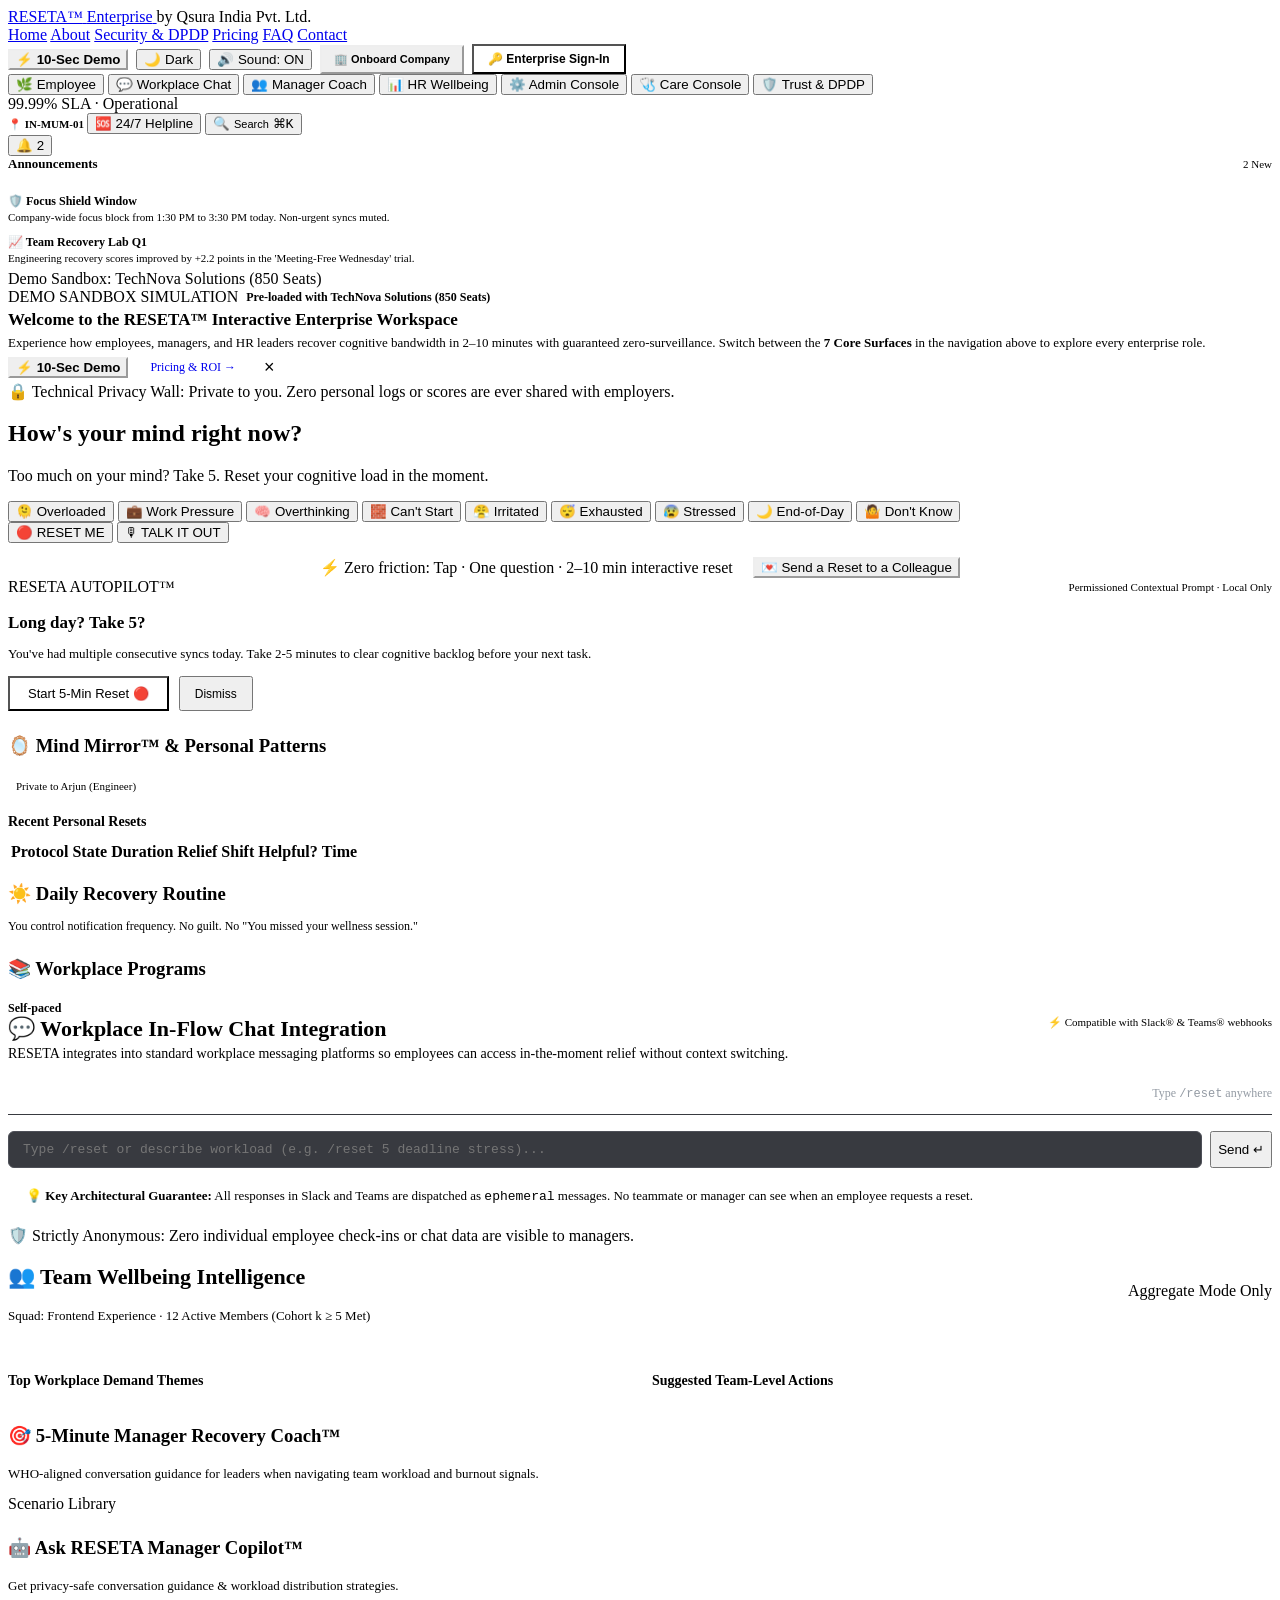
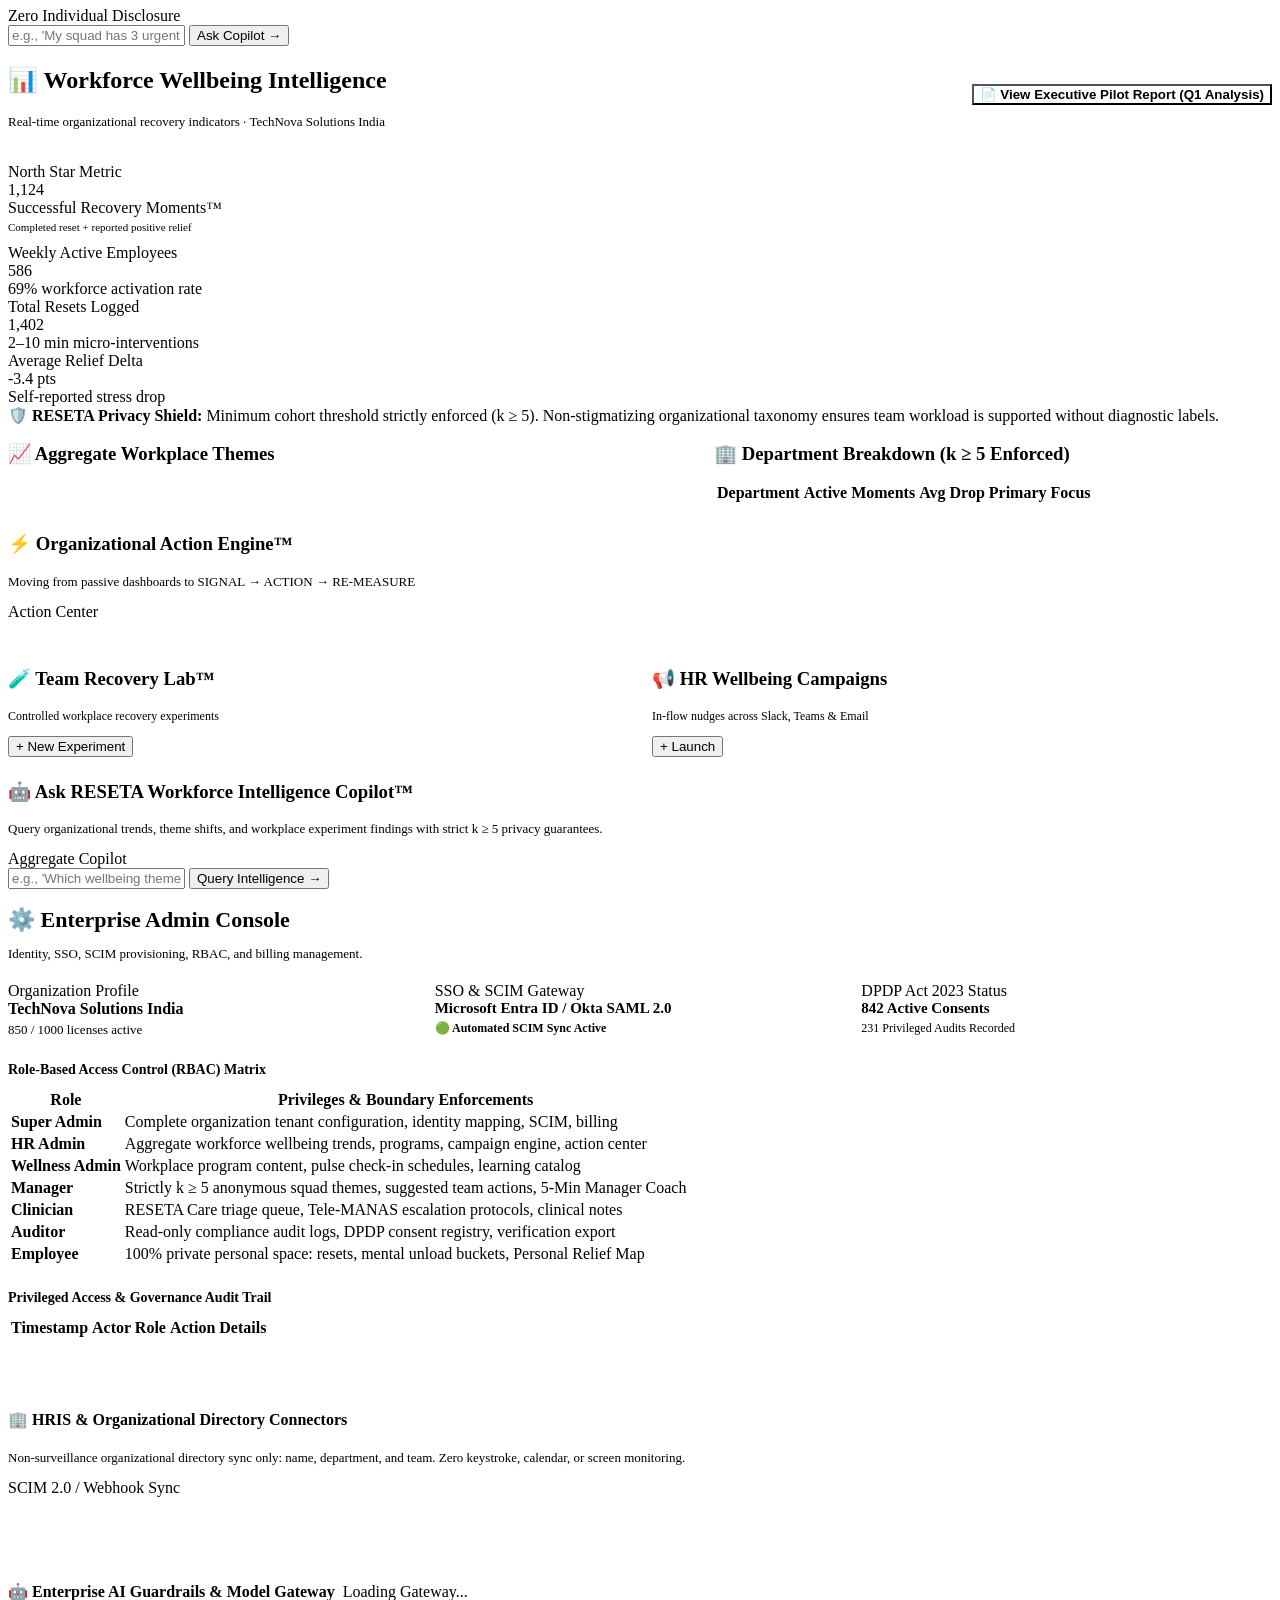
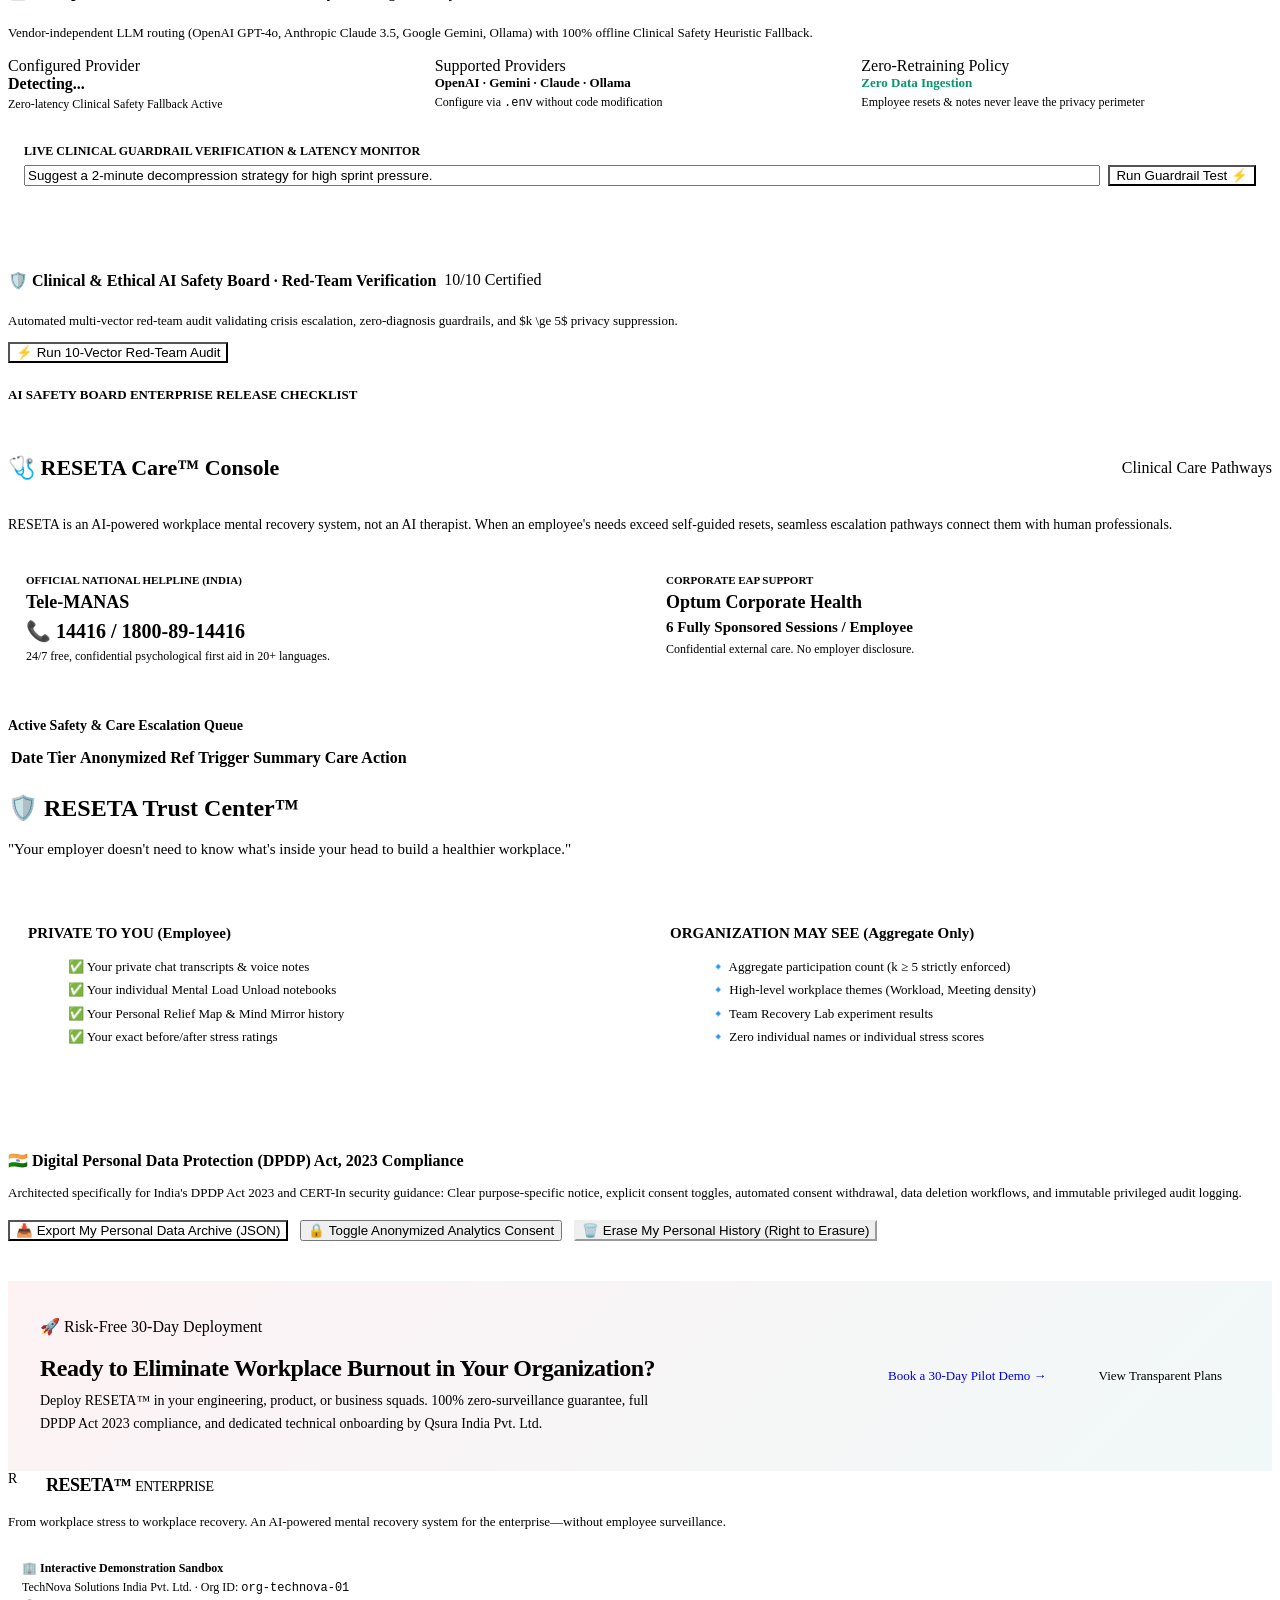
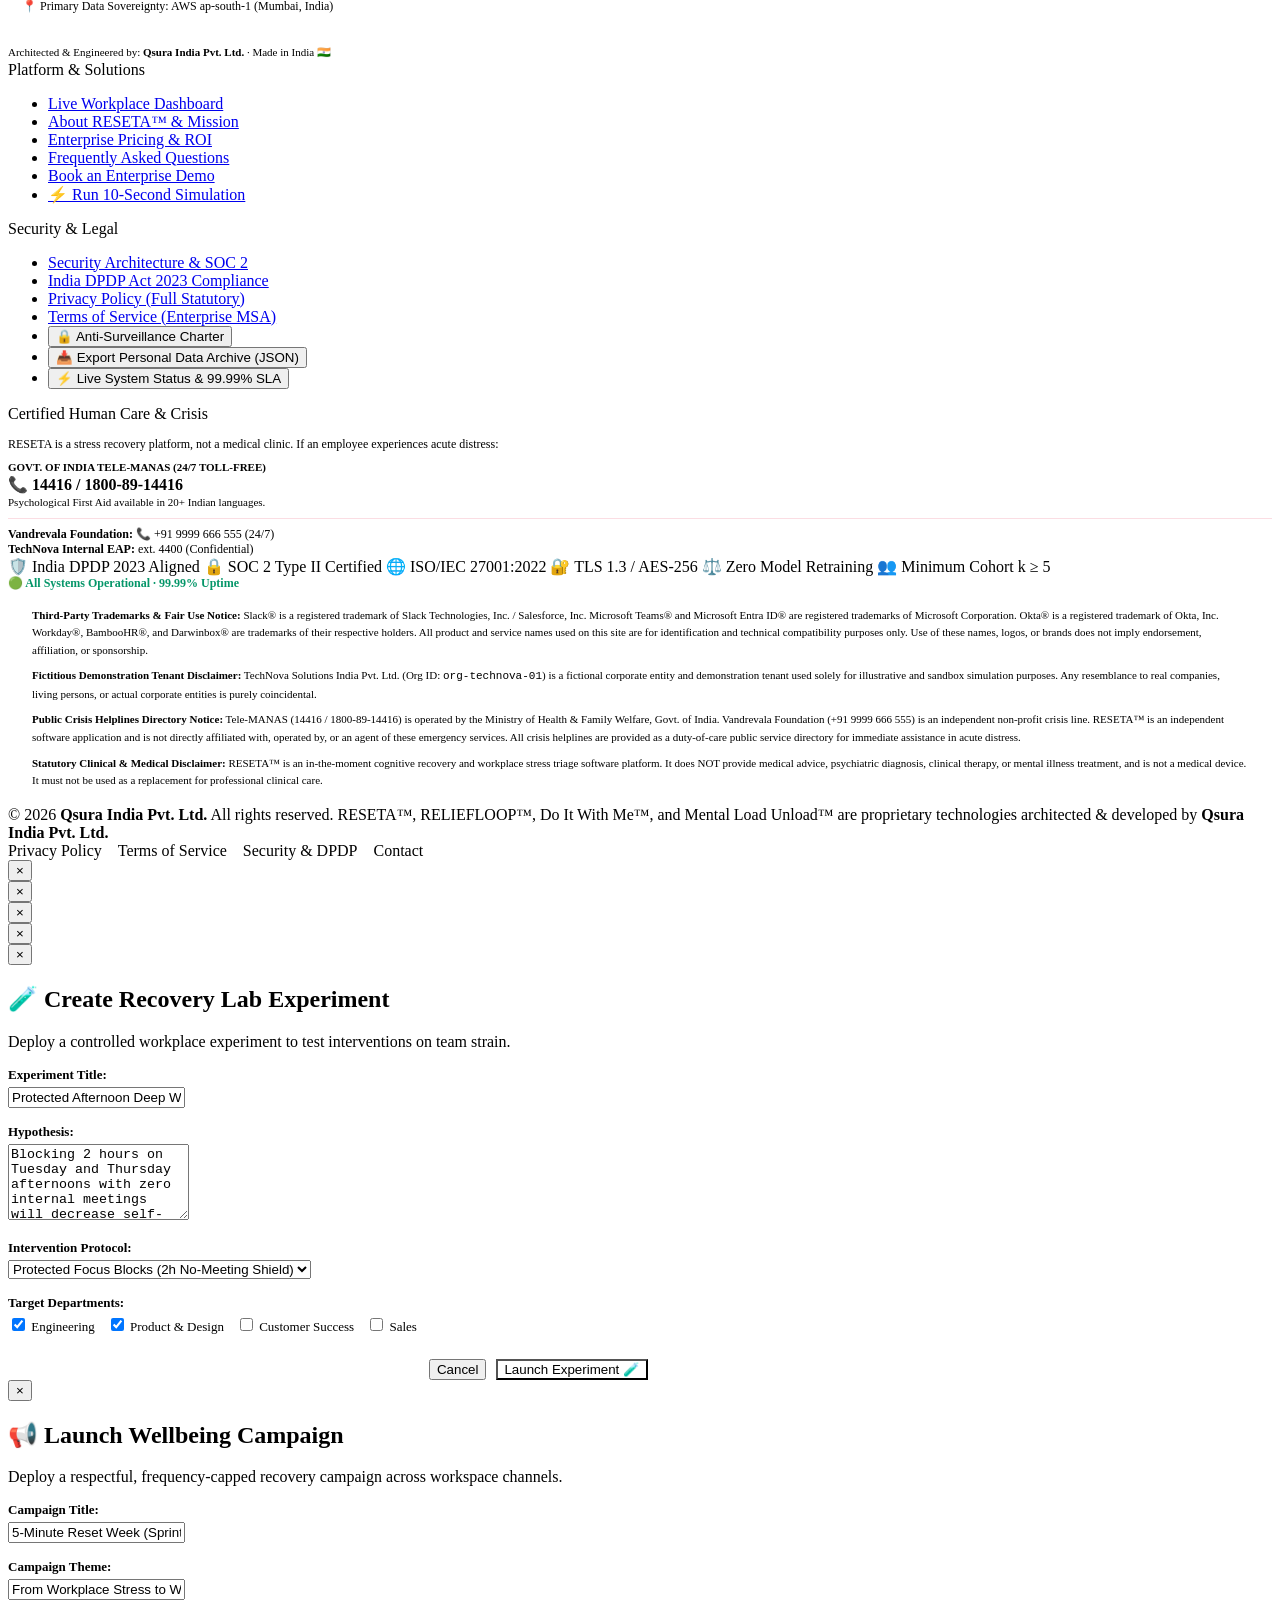
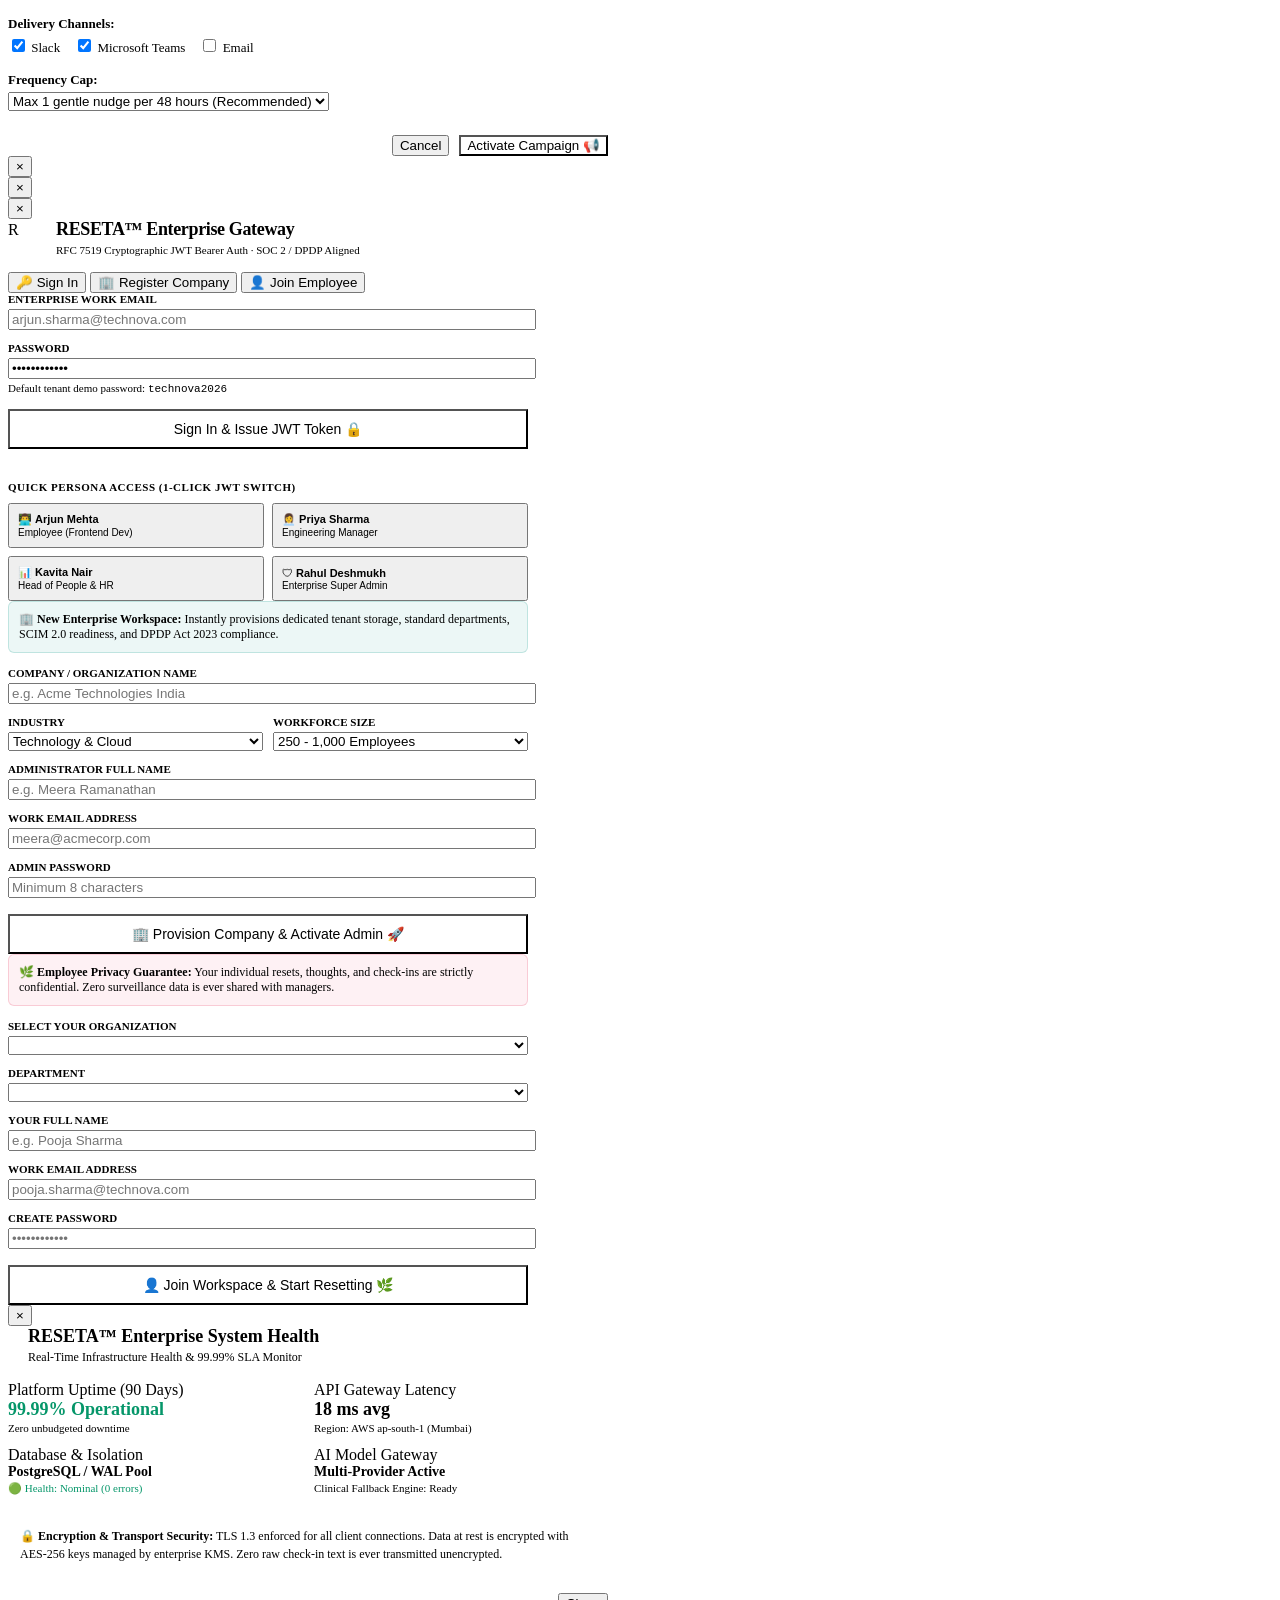
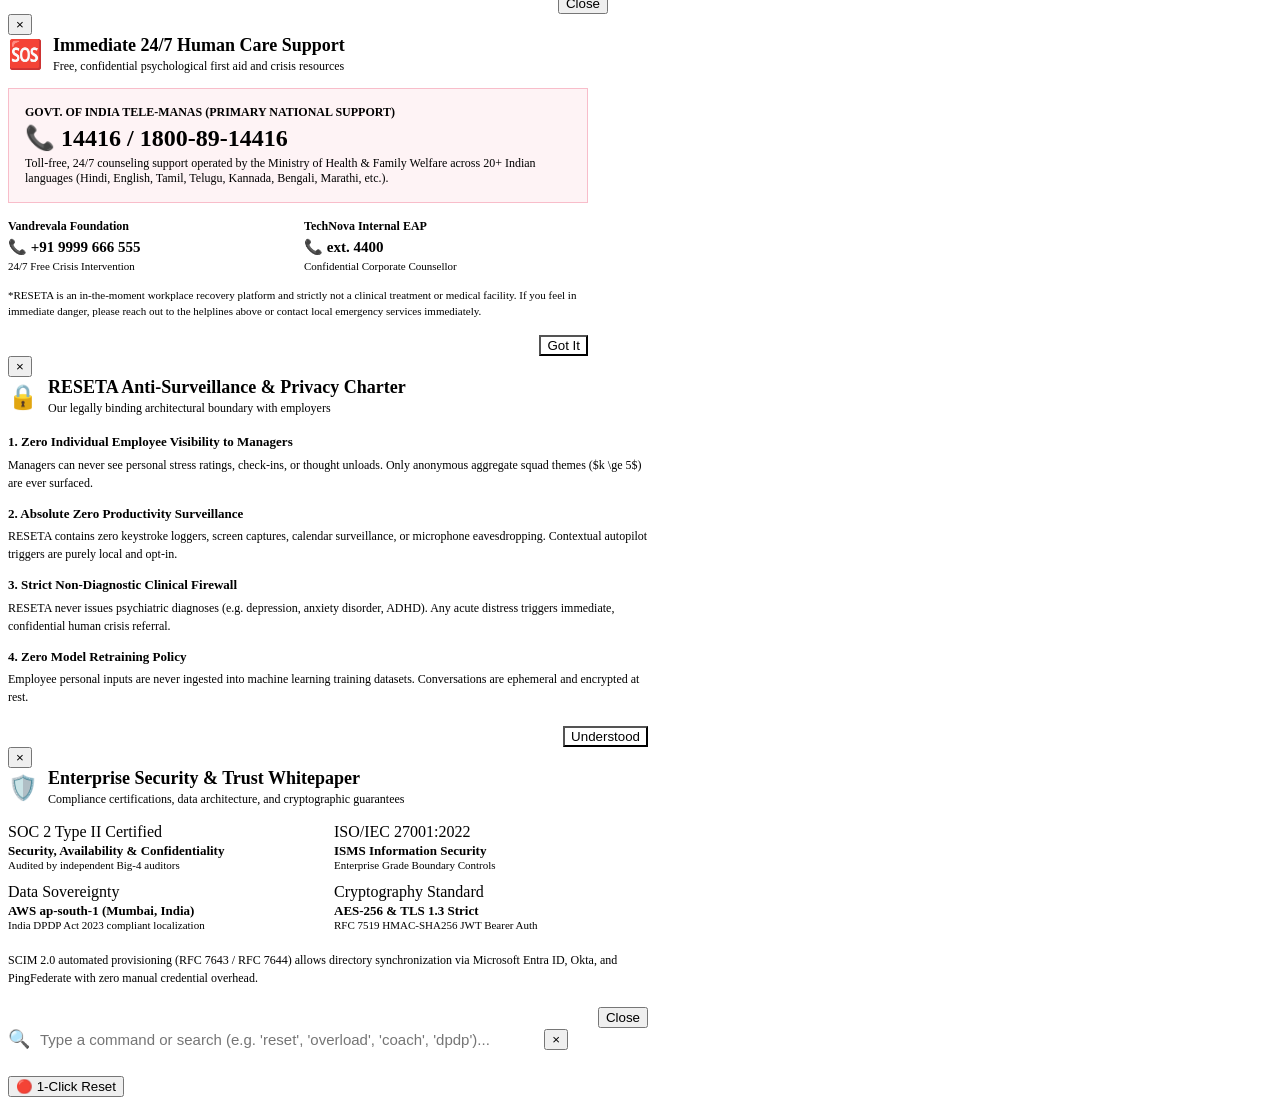
==== frontend/index.html @ ccdf159c "feat(security): implement RBAC authentication gates for confidential dashboards (manager, hr, admin," ====
<!DOCTYPE html>
<html lang="en">
<head>
  <meta charset="UTF-8">
  <meta name="viewport" content="width=device-width, initial-scale=1.0">
  <meta name="author" content="Qsura India Pvt. Ltd.">
  <meta name="publisher" content="Qsura India Pvt. Ltd.">
  <meta name="copyright" content="© 2026 Qsura India Pvt. Ltd.">
  <title>RESETA™ Enterprise · Workplace Mental Wellness & Stress Recovery Platform</title>
  <link rel="stylesheet" href="/static/css/styles.css">
</head>
<body>
  <!-- Global App Header -->
  <header class="app-header">
    <!-- Primary Top Bar: Brand, Direct Modular Page Navigation & Global Actions -->
    <div class="top-primary-bar">
      <div class="brand-section">
        <a href="/" class="brand-logo" onclick="App.switchSurface('employee'); return false;">
          <span class="brand-badge">RESETA™</span>
          <span class="brand-title">Enterprise</span>
        </a>
        <span class="brand-tagline">by Qsura India Pvt. Ltd.</span>
      </div>

      <!-- Enterprise Direct Modular Links -->
      <nav class="enterprise-nav-links">
        <a href="/" class="nav-link active">Home</a>
        <a href="/about" class="nav-link">About</a>
        <a href="/security" class="nav-link">Security & DPDP</a>
        <a href="/pricing" class="nav-link">Pricing</a>
        <a href="/faq" class="nav-link">FAQ</a>
        <a href="/contact" class="nav-link">Contact</a>
      </nav>

      <!-- Utility & Access Controls -->
      <div style="display: flex; align-items: center; gap: 8px;">
        <button class="btn-small-pill" style="border-color: var(--brand-reset); color: var(--brand-reset); font-weight: 700;" onclick="App.run10SecondDemo()">
          ⚡ 10-Sec Demo
        </button>

        <button id="themeToggleBtn" class="theme-toggle-btn" onclick="App.toggleTheme()">
          🌙 Dark
        </button>

        <button id="soundToggleBtn" class="theme-toggle-btn" style="cursor: pointer;" onclick="App.toggleSound()" title="Toggle audio chimes and continuous acoustic sound">
          🔊 Sound: ON
        </button>

        <!-- State 1: Logged Out Controls -->
        <div id="loggedOutControls" style="display: flex; align-items: center; gap: 8px;">
          <button class="btn-small-pill" onclick="App.openLoginModal('company')" style="font-size: 11px; padding: 6px 12px; font-weight: 700; border-color: var(--recovery-teal); color: var(--recovery-teal);" title="Register a new company workspace">
            🏢 Onboard Company
          </button>
          <button id="openLoginModalBtn" class="btn-primary" onclick="App.openLoginModal('signin')" style="font-size: 12px; padding: 6px 14px; font-weight: 600; background: var(--brand-reset);">
            🔑 Enterprise Sign-In
          </button>
        </div>

        <!-- State 2: Authenticated Session Controls (Unlocked post-login) -->
        <div id="loggedInControls" style="display: none; align-items: center; gap: 10px;">
          <span id="jwtAuthBadge" style="display: inline-flex; align-items: center; gap: 5px; padding: 4px 10px; border-radius: 12px; background: rgba(16, 185, 129, 0.12); color: #059669; font-size: 11px; font-weight: 700; cursor: pointer; border: 1px solid rgba(16, 185, 129, 0.25);" title="Click to view RFC 7519 JWT Cryptographic Details" onclick="App.showJwtDetails()">
            <span style="display: inline-block; width: 7px; height: 7px; border-radius: 50%; background: #10B981;"></span>
            JWT Active
          </span>

          <div id="userProfileChip" style="display: flex; align-items: center; gap: 8px; padding: 3px 10px; background: var(--bg-card); border: 1px solid var(--border-light); border-radius: 20px;">
            <img id="userAvatarImg" src="" alt="Avatar" style="width: 22px; height: 22px; border-radius: 50%; object-fit: cover;">
            <span id="userDisplayName" style="font-size: 12px; font-weight: 700; color: var(--text-main);"></span>
            <span id="userRoleBadge" class="brand-badge" style="font-size: 10px; padding: 2px 7px;"></span>
          </div>

          <div style="display: flex; align-items: center; gap: 6px;">
            <label for="personaSelect" style="font-size: 10px; color: var(--text-muted); font-weight: 700; text-transform: uppercase;">Switch Role:</label>
            <select id="personaSelect" class="persona-select" style="font-size: 11px; padding: 4px 8px;">
              <!-- Populated by App.loadPersonas() -->
            </select>
          </div>

          <button class="btn-small-pill" onclick="App.logout()" style="font-size: 11px; padding: 4px 10px; color: var(--text-muted); border-color: var(--border-light);" title="Sign out of enterprise session">
            Sign Out
          </button>
        </div>
      </div>
    </div>

    <!-- Secondary Sub Bar: 7 Interactive Role Surfaces & Enterprise Health Signals -->
    <div class="surface-sub-bar">
      <!-- Surface Navigation Switcher (7 Core Surfaces) -->
      <nav class="surface-nav">
        <button class="surface-tab active" data-surface="employee">🌿 Employee</button>
        <button class="surface-tab" data-surface="teams-slack">💬 Workplace Chat</button>
        <button class="surface-tab" data-surface="manager">👥 Manager Coach</button>
        <button class="surface-tab" data-surface="hr">📊 HR Wellbeing</button>
        <button class="surface-tab" data-surface="admin">⚙️ Admin Console</button>
        <button class="surface-tab" data-surface="care">🩺 Care Console</button>
        <button class="surface-tab" data-surface="trust">🛡️ Trust & DPDP</button>
      </nav>

      <!-- Persona & Operational Signals -->
      <div class="user-tenant-bar" style="gap: 10px; flex-wrap: nowrap;">
        <!-- Live Enterprise SLA Indicator -->
        <div class="topbar-status-pill" onclick="App.openSystemStatusModal()" title="Click to view 99.99% SLA Health & API Latency">
          <span class="pulse-dot"></span>
          <span>99.99% SLA · Operational</span>
        </div>

        <!-- Data Sovereignty Residency Tag -->
        <span class="tenant-badge" style="font-size: 11px; font-weight: 700;" title="Data stored strictly in India (AWS ap-south-1 Mumbai)">
          📍 IN-MUM-01
        </span>

        <!-- 24/7 Crisis Support Trigger -->
        <button class="topbar-crisis-btn" onclick="App.openCrisisModal()" title="Instant 24/7 Tele-MANAS & Crisis Support">
          🆘 24/7 Helpline
        </button>

        <!-- Quick Command Jump (⌘K) -->
        <button class="command-search-trigger" onclick="App.openCommandPalette()" title="Press ⌘K or Ctrl+K to quick jump">
          🔍 <span style="font-size: 11px;">Search</span> <kbd class="cmd-kbd">⌘K</kbd>
        </button>

        <!-- Notification Bell -->
        <div style="position: relative;">
          <button class="notification-bell-btn" onclick="App.toggleNotifications()" title="Enterprise Announcements">
            🔔
            <span class="bell-badge">2</span>
          </button>
          <div id="notificationPopover" class="notification-popover">
            <div style="display: flex; justify-content: space-between; align-items: center; margin-bottom: 10px; border-bottom: 1px solid var(--border-light); padding-bottom: 6px;">
              <strong style="font-size: 13px;">Announcements</strong>
              <span style="font-size: 11px; color: var(--text-muted);">2 New</span>
            </div>
            <div style="padding: 6px 0; border-bottom: 1px solid var(--border-light);">
              <div style="font-size: 12px; font-weight: 700; color: var(--recovery-teal);">🛡️ Focus Shield Window</div>
              <div style="font-size: 11px; color: var(--text-muted); margin-top: 2px;">Company-wide focus block from 1:30 PM to 3:30 PM today. Non-urgent syncs muted.</div>
            </div>
            <div style="padding: 6px 0;">
              <div style="font-size: 12px; font-weight: 700; color: var(--brand-reset);">📈 Team Recovery Lab Q1</div>
              <div style="font-size: 11px; color: var(--text-muted); margin-top: 2px;">Engineering recovery scores improved by +2.2 points in the 'Meeting-Free Wednesday' trial.</div>
            </div>
          </div>
        </div>

        <div class="tenant-badge" title="Simulated corporate demonstration workspace">
          <span class="tenant-dot"></span>
          <span id="tenantOrgDisplay">Demo Sandbox: TechNova Solutions (850 Seats)</span>
        </div>
      </div>
    </div>
  </header>

  <!-- Main Content Surfaces -->
  <main class="main-content">
    
    <!-- Enterprise Workspace Orientation Hero Banner -->
    <div id="enterpriseWelcomeBanner" class="welcome-guide-banner">
      <div class="welcome-guide-left">
        <div style="display: flex; align-items: center; gap: 8px; margin-bottom: 4px;">
          <span class="brand-badge" style="background: var(--brand-reset);">DEMO SANDBOX SIMULATION</span>
          <span style="font-size: 12px; color: var(--text-muted); font-weight: 600;">Pre-loaded with TechNova Solutions (850 Seats)</span>
        </div>
        <h2 style="font-size: 17px; font-weight: 800; margin: 4px 0 3px; color: var(--text-main);">
          Welcome to the RESETA™ Interactive Enterprise Workspace
        </h2>
        <p style="font-size: 13px; color: var(--text-muted); line-height: 1.5; margin: 0;">
          Experience how employees, managers, and HR leaders recover cognitive bandwidth in 2–10 minutes with guaranteed zero-surveillance. Switch between the <strong>7 Core Surfaces</strong> in the navigation above to explore every enterprise role.
        </p>
      </div>
      <div style="display: flex; gap: 8px; align-items: center; flex-wrap: wrap;">
        <button class="btn-small-pill" onclick="App.run10SecondDemo()" style="border-color: var(--brand-reset); color: var(--brand-reset); font-weight: 700; white-space: nowrap;">
          ⚡ 10-Sec Demo
        </button>
        <a href="/pricing" class="btn-primary" style="font-size: 12px; padding: 7px 14px; text-decoration: none; white-space: nowrap;">
          Pricing & ROI →
        </a>
        <button onclick="document.getElementById('enterpriseWelcomeBanner').style.display='none'" style="background: none; border: none; font-size: 18px; color: var(--text-muted); cursor: pointer; padding: 4px 6px;" title="Dismiss banner">&times;</button>
      </div>
    </div>

    <!-- SURFACE 1: EMPLOYEE APP & WEB -->
    <section id="view-employee" class="view-panel active">
      <div class="employee-hero-card">
        <div class="privacy-banner-pill">
          🔒 Technical Privacy Wall: Private to you. Zero personal logs or scores are ever shared with employers.
        </div>

        <h1 class="employee-heading">How's your mind right now?</h1>
        <p class="employee-subheading">Too much on your mind? Take 5. Reset your cognitive load in the moment.</p>

        <!-- State Chips -->
        <div class="state-selector-grid">
          <button class="state-chip" onclick="App.quickCheckIn('overloaded')">🫠 Overloaded</button>
          <button class="state-chip" onclick="App.quickCheckIn('work_pressure')">💼 Work Pressure</button>
          <button class="state-chip" onclick="App.quickCheckIn('racing_thoughts')">🧠 Overthinking</button>
          <button class="state-chip" onclick="App.quickCheckIn('cant_start')">🧱 Can't Start</button>
          <button class="state-chip" onclick="App.quickCheckIn('frustration')">😤 Irritated</button>
          <button class="state-chip" onclick="App.quickCheckIn('low_energy')">😴 Exhausted</button>
          <button class="state-chip" onclick="App.quickCheckIn('general_tension')">😰 Stressed</button>
          <button class="state-chip" onclick="App.quickCheckIn('night_stress')">🌙 End-of-Day</button>
          <button class="state-chip" onclick="App.quickCheckIn('general_tension')">🤷 Don't Know</button>
        </div>

        <!-- Hero Actions -->
        <div class="hero-cta-group">
          <button id="heroResetBtn" class="btn-reset-hero">
            🔴 RESET ME
          </button>
          <button id="heroTalkBtn" class="btn-talk-hero">
            🎙 TALK IT OUT
          </button>
        </div>

        <div style="margin-top: 14px; display: flex; justify-content: center; gap: 20px; align-items: center;">
          <span class="zero-friction-footnote">⚡ Zero friction: Tap · One question · 2–10 min interactive reset</span>
          <button id="sendResetBtn" class="btn-small-pill" style="border-color: var(--recovery-teal); color: var(--recovery-teal);">
            💌 Send a Reset to a Colleague
          </button>
        </div>
      </div>

      <!-- Autopilot Contextual Signal Card -->
      <div id="autopilotCard" class="content-card" style="margin-bottom: 24px; border-left: 4px solid var(--recovery-teal);">
        <div style="display: flex; justify-content: space-between; align-items: center; margin-bottom: 8px;">
          <span class="brand-badge" style="background: var(--recovery-teal);">RESETA AUTOPILOT™</span>
          <span style="font-size: 11px; color: var(--text-muted);">Permissioned Contextual Prompt · Local Only</span>
        </div>
        <h3 id="autopilotHeadline" style="font-size: 17px; font-weight: 700; margin-bottom: 4px;">Long day? Take 5?</h3>
        <p id="autopilotSubtext" style="font-size: 13px; color: var(--text-muted); margin-bottom: 14px;">
          You've had multiple consecutive syncs today. Take 2-5 minutes to clear cognitive backlog before your next task.
        </p>
        <div style="display: flex; gap: 10px;">
          <button id="autopilotActionBtn" class="btn-primary" style="background: var(--brand-reset); padding: 8px 18px; font-size: 13px;" onclick="ResetModal.open('overloaded')">
            Start 5-Min Reset 🔴
          </button>
          <button class="btn-secondary" style="padding: 8px 14px; font-size: 12px;" onclick="document.getElementById('autopilotCard').style.display='none'">
            Dismiss
          </button>
        </div>
      </div>

      <!-- Employee Lower Dashboard Grid -->
      <div class="employee-grid">
        <!-- Left: Mind Mirror™ & Personal History -->
        <div class="content-card">
          <div class="card-header-flex">
            <h3 class="card-title">🪞 Mind Mirror™ & Personal Patterns</h3>
            <span style="font-size: 11px; background: var(--bg-subtle); padding: 3px 8px; border-radius: var(--radius-full); color: var(--text-muted);">
              Private to <span id="currentUserName">Arjun</span> (<span id="currentUserRole" style="text-transform: capitalize;">Engineer</span>)
            </span>
          </div>

          <div id="mindMirrorBox">
            <!-- Populated dynamically -->
          </div>

          <h4 style="font-size: 14px; font-weight: 700; margin: 20px 0 10px;">Recent Personal Resets</h4>
          <div style="overflow-x: auto;">
            <table class="data-table">
              <thead>
                <tr>
                  <th>Protocol</th>
                  <th>State</th>
                  <th>Duration</th>
                  <th>Relief Shift</th>
                  <th>Helpful?</th>
                  <th>Time</th>
                </tr>
              </thead>
              <tbody id="personalHistoryTable">
                <!-- Populated dynamically -->
              </tbody>
            </table>
          </div>
        </div>

        <!-- Right: Daily Routine & Workplace Programs -->
        <div>
          <!-- Daily Routine -->
          <div class="content-card" style="margin-bottom: 24px;">
            <h3 class="card-title" style="margin-bottom: 14px;">☀️ Daily Recovery Routine</h3>
            <div id="dailyRoutineBox" class="daily-routine-box">
              <!-- Populated dynamically -->
            </div>
            <p style="font-size: 12px; color: var(--text-muted);">
              You control notification frequency. No guilt. No "You missed your wellness session."
            </p>
          </div>

          <!-- Programs -->
          <div class="content-card">
            <div class="card-header-flex">
              <h3 class="card-title">📚 Workplace Programs</h3>
              <span style="font-size: 12px; color: var(--recovery-teal); font-weight: 600;">Self-paced</span>
            </div>
            <div id="workplaceProgramsList">
              <!-- Populated dynamically -->
            </div>
          </div>
        </div>
      </div>
    </section>

    <!-- ========================================================
         SURFACE 2: WORKPLACE CHAT INTEGRATION
         ======================================================== -->
    <section id="view-teams-slack" class="view-panel">
      <div class="content-card">
        <div style="display: flex; justify-content: space-between; align-items: flex-start; margin-bottom: 8px;">
          <div>
            <h2 style="font-size: 22px; font-weight: 700; margin: 0;">💬 Workplace In-Flow Chat Integration</h2>
            <p style="font-size: 14px; color: var(--text-muted); margin-top: 4px;">
              RESETA integrates into standard workplace messaging platforms so employees can access in-the-moment relief without context switching.
            </p>
          </div>
          <span class="cert-pill" style="font-size: 11px; white-space: nowrap;">⚡ Compatible with Slack® & Teams® webhooks</span>
        </div>

        <div class="workplace-chat-frame">
          <div style="border-bottom: 1px solid #383a40; padding-bottom: 12px; margin-bottom: 16px; display: flex; justify-content: space-between; align-items: center;">
            <span style="font-weight: 700; color: #fff;"># engineering-sprint · Workplace Chat Webhook Sandbox</span>
            <span style="font-size: 12px; color: #949ba4;">Type <code>/reset</code> anywhere</span>
          </div>

          <div id="teamsSlackChatContainer">
            <!-- Rendered by App.loadTeamsSlackData() -->
          </div>

          <div style="display: flex; gap: 8px; margin-top: 16px;">
            <input type="text" id="slackCommandInput" placeholder="Type /reset or describe workload (e.g. /reset 5 deadline stress)..." style="flex: 1; background: #383a40; border: 1px solid #4e5058; padding: 10px 14px; border-radius: 6px; color: #fff; font-family: monospace; font-size: 13px;" onkeydown="if(event.key==='Enter') App.sendSlackCommand()">
            <button class="chat-action-btn primary" onclick="App.sendSlackCommand()">Send ↵</button>
          </div>
        </div>

        <div style="background: var(--bg-subtle); padding: 18px; border-radius: var(--radius-sm); font-size: 13px; line-height: 1.6;">
          💡 <strong>Key Architectural Guarantee:</strong> All responses in Slack and Teams are dispatched as <code>ephemeral</code> messages. No teammate or manager can see when an employee requests a reset.
        </div>
      </div>
    </section>

    <!-- ========================================================
         SURFACE 3: MANAGER EXPERIENCE & COACH
         ======================================================== -->
    <section id="view-manager" class="view-panel">
      <!-- Role-Protected Authentication Gate -->
      <div id="managerAuthGate" style="display: none;"></div>

      <div id="managerProtectedContent">
        <div class="content-card" style="margin-bottom: 24px;">
          <div class="privacy-wall-callout">
            🛡️ <span id="managerPrivacyBanner">Strictly Anonymous: Zero individual employee check-ins or chat data are visible to managers.</span>
          </div>

          <div style="display: flex; justify-content: space-between; align-items: center; margin-bottom: 18px;">
            <div>
              <h2 style="font-size: 22px; font-weight: 700;">👥 Team Wellbeing Intelligence</h2>
              <p style="font-size: 13px; color: var(--text-muted);">Squad: Frontend Experience · 12 Active Members (Cohort k ≥ 5 Met)</p>
            </div>
            <span class="brand-badge" style="background: var(--recovery-teal);">Aggregate Mode Only</span>
          </div>

          <div style="display: grid; grid-template-columns: 1fr 1fr; gap: 24px; margin-bottom: 24px;">
            <div>
              <h4 style="font-size: 14px; font-weight: 700; margin-bottom: 12px;">Top Workplace Demand Themes</h4>
              <div id="managerThemesList">
                <!-- Populated dynamically -->
              </div>
            </div>
            <div>
              <h4 style="font-size: 14px; font-weight: 700; margin-bottom: 12px;">Suggested Team-Level Actions</h4>
              <div id="managerSuggestedActions">
                <!-- Populated dynamically -->
              </div>
            </div>
          </div>
        </div>

        <!-- 5-Minute Manager Coach -->
        <div class="content-card">
          <div class="card-header-flex">
            <div>
              <h3 class="card-title">🎯 5-Minute Manager Recovery Coach™</h3>
              <p style="font-size: 13px; color: var(--text-muted); margin-top: 2px;">
                WHO-aligned conversation guidance for leaders when navigating team workload and burnout signals.
              </p>
            </div>
            <span class="brand-badge" style="background: var(--text-main);">Scenario Library</span>
          </div>
          <div id="managerCoachScenariosList">
            <!-- Populated dynamically -->
          </div>
        </div>

        <!-- Manager Copilot -->
        <div class="content-card" style="margin-top: 24px;">
          <div class="card-header-flex">
            <div>
              <h3 class="card-title">🤖 Ask RESETA Manager Copilot™</h3>
              <p style="font-size: 13px; color: var(--text-muted);">
                Get privacy-safe conversation guidance & workload distribution strategies.
              </p>
            </div>
            <span class="brand-badge" style="background: var(--recovery-teal);">Zero Individual Disclosure</span>
          </div>
          <div class="copilot-input-row">
            <input type="text" id="managerCopilotInput" class="copilot-input" placeholder="e.g., 'My squad has 3 urgent release deadlines this week. How should I structure protected focus blocks?'">
            <button class="btn-primary" onclick="App.askManagerCopilot()">Ask Copilot →</button>
          </div>
          <div id="managerCopilotAnswer" class="copilot-answer-card"></div>
        </div>
      </div>
    </section>

    <!-- ========================================================
         SURFACE 4: HR / PEOPLE DASHBOARD
         ======================================================== -->
    <section id="view-hr" class="view-panel">
      <!-- Role-Protected Authentication Gate -->
      <div id="hrAuthGate" style="display: none;"></div>

      <div id="hrProtectedContent">
        <div style="display: flex; justify-content: space-between; align-items: center; margin-bottom: 20px;">
          <div>
            <h2 style="font-size: 24px; font-weight: 800;">📊 Workforce Wellbeing Intelligence</h2>
            <p style="font-size: 13px; color: var(--text-muted);">Real-time organizational recovery indicators · TechNova Solutions India</p>
          </div>
        <button class="btn-primary" style="background: var(--recovery-teal); font-weight: 700;" onclick="App.openPilotReport()">
          📄 View Executive Pilot Report (Q1 Analysis)
        </button>
      </div>

      <!-- North Star KPI Row -->
      <div class="metrics-summary-grid">
        <div class="metric-stat-card hero-metric">
          <div class="metric-label">North Star Metric</div>
          <div id="hrMetricRecoveryMoments" class="metric-value">1,124</div>
          <div class="metric-delta">Successful Recovery Moments™</div>
          <p style="font-size: 11px; color: var(--text-muted); margin-top: 4px;">Completed reset + reported positive relief</p>
        </div>
        <div class="metric-stat-card">
          <div class="metric-label">Weekly Active Employees</div>
          <div id="hrMetricWAU" class="metric-value">586</div>
          <div class="metric-delta">69% workforce activation rate</div>
        </div>
        <div class="metric-stat-card">
          <div class="metric-label">Total Resets Logged</div>
          <div id="hrMetricTotalResets" class="metric-value">1,402</div>
          <div class="metric-delta">2–10 min micro-interventions</div>
        </div>
        <div class="metric-stat-card">
          <div class="metric-label">Average Relief Delta</div>
          <div id="hrMetricAvgRelief" class="metric-value">-3.4 pts</div>
          <div class="metric-delta">Self-reported stress drop</div>
        </div>
      </div>

      <div class="privacy-wall-callout">
        🛡️ <strong>RESETA Privacy Shield:</strong> Minimum cohort threshold strictly enforced (k ≥ 5). Non-stigmatizing organizational taxonomy ensures team workload is supported without diagnostic labels.
      </div>

      <!-- HR Themes and Benchmarks -->
      <div style="display: grid; grid-template-columns: 1.1fr 0.9fr; gap: 24px; margin-bottom: 28px;">
        <div class="content-card">
          <h3 class="card-title" style="margin-bottom: 16px;">📈 Aggregate Workplace Themes</h3>
          <div id="hrAggregateThemesList">
            <!-- Populated dynamically -->
          </div>
        </div>
        <div class="content-card">
          <h3 class="card-title" style="margin-bottom: 16px;">🏢 Department Breakdown (k ≥ 5 Enforced)</h3>
          <div style="overflow-x: auto;">
            <table class="data-table">
              <thead>
                <tr>
                  <th>Department</th>
                  <th>Active</th>
                  <th>Moments</th>
                  <th>Avg Drop</th>
                  <th>Primary Focus</th>
                </tr>
              </thead>
              <tbody id="hrDeptBenchmarksTable">
                <!-- Populated dynamically -->
              </tbody>
            </table>
          </div>
        </div>
      </div>

      <!-- Organizational Action Engine™ -->
      <div class="content-card" style="margin-bottom: 28px;">
        <div class="card-header-flex">
          <div>
            <h3 class="card-title">⚡ Organizational Action Engine™</h3>
            <p style="font-size: 13px; color: var(--text-muted);">Moving from passive dashboards to SIGNAL → ACTION → RE-MEASURE</p>
          </div>
          <span class="brand-badge" style="background: var(--brand-reset);">Action Center</span>
        </div>
        <div id="hrActionEngineList">
          <!-- Populated dynamically -->
        </div>
      </div>

      <!-- Team Recovery Lab™ & HR Campaign Engine -->
      <div style="display: grid; grid-template-columns: 1fr 1fr; gap: 24px;">
        <!-- Recovery Lab Experiments -->
        <div class="content-card">
          <div class="card-header-flex">
            <div>
              <h3 class="card-title">🧪 Team Recovery Lab™</h3>
              <p style="font-size: 12px; color: var(--text-muted);">Controlled workplace recovery experiments</p>
            </div>
            <button class="btn-small-pill" onclick="App.openExperimentModal()">+ New Experiment</button>
          </div>
          <div id="teamRecoveryLabList">
            <!-- Populated dynamically -->
          </div>
        </div>

        <!-- HR Campaigns -->
        <div class="content-card">
          <div class="card-header-flex">
            <div>
              <h3 class="card-title">📢 HR Wellbeing Campaigns</h3>
              <p style="font-size: 12px; color: var(--text-muted);">In-flow nudges across Slack, Teams & Email</p>
            </div>
            <button class="btn-small-pill" onclick="App.openCampaignModal()">+ Launch</button>
          </div>
          <div id="hrCampaignsList">
            <!-- Populated dynamically -->
          </div>
        </div>
      </div>

      <!-- Workforce Intelligence Copilot -->
      <div class="content-card" style="margin-top: 24px;">
        <div class="card-header-flex">
          <div>
            <h3 class="card-title">🤖 Ask RESETA Workforce Intelligence Copilot™</h3>
            <p style="font-size: 13px; color: var(--text-muted);">
              Query organizational trends, theme shifts, and workplace experiment findings with strict k ≥ 5 privacy guarantees.
            </p>
          </div>
          <span class="brand-badge" style="background: var(--brand-reset);">Aggregate Copilot</span>
        </div>
        <div class="copilot-input-row">
          <input type="text" id="hrCopilotInput" class="copilot-input" placeholder="e.g., 'Which wellbeing themes are increasing this quarter? How did Meeting-Free Wednesday impact Engineering?'">
          <button class="btn-primary" onclick="App.askHrCopilot()">Query Intelligence →</button>
        </div>
        <div id="hrCopilotAnswer" class="copilot-answer-card"></div>
      </div>
      </div>
    </section>

    <!-- ========================================================
         SURFACE 5: ENTERPRISE ADMIN CONSOLE
         ======================================================== -->
    <section id="view-admin" class="view-panel">
      <!-- Role-Protected Authentication Gate -->
      <div id="adminAuthGate" style="display: none;"></div>

      <div id="adminProtectedContent">
        <div class="content-card" style="margin-bottom: 24px;">
        <h2 style="font-size: 22px; font-weight: 700; margin-bottom: 6px;">⚙️ Enterprise Admin Console</h2>
        <p style="font-size: 13px; color: var(--text-muted); margin-bottom: 20px;">Identity, SSO, SCIM provisioning, RBAC, and billing management.</p>

        <div style="display: grid; grid-template-columns: repeat(auto-fit, minmax(240px, 1fr)); gap: 16px; margin-bottom: 24px;">
          <div class="action-card">
            <div class="action-signal">Organization Profile</div>
            <div id="adminOrgName" style="font-size: 16px; font-weight: 700;">TechNova Solutions India</div>
            <div id="adminOrgLicenses" style="font-size: 13px; color: var(--text-muted); margin-top: 4px;">850 / 1000 licenses active</div>
          </div>
          <div class="action-card">
            <div class="action-signal">SSO & SCIM Gateway</div>
            <div id="adminSsoStatus" style="font-size: 15px; font-weight: 600;">Microsoft Entra ID / Okta SAML 2.0</div>
            <div style="font-size: 12px; color: var(--recovery-emerald); font-weight: 700; margin-top: 4px;">🟢 Automated SCIM Sync Active</div>
          </div>
          <div class="action-card">
            <div class="action-signal">DPDP Act 2023 Status</div>
            <div id="adminDpdpConsents" style="font-size: 15px; font-weight: 600;">842 Active Consents</div>
            <div id="adminDpdpAuditCount" style="font-size: 12px; color: var(--text-muted); margin-top: 4px;">231 Privileged Audits Recorded</div>
          </div>
        </div>

        <h4 style="font-size: 14px; font-weight: 700; margin: 20px 0 10px;">Role-Based Access Control (RBAC) Matrix</h4>
        <div style="overflow-x: auto; margin-bottom: 24px;">
          <table class="data-table">
            <thead>
              <tr>
                <th>Role</th>
                <th>Privileges & Boundary Enforcements</th>
              </tr>
            </thead>
            <tbody>
              <tr><td><strong>Super Admin</strong></td><td>Complete organization tenant configuration, identity mapping, SCIM, billing</td></tr>
              <tr><td><strong>HR Admin</strong></td><td>Aggregate workforce wellbeing trends, programs, campaign engine, action center</td></tr>
              <tr><td><strong>Wellness Admin</strong></td><td>Workplace program content, pulse check-in schedules, learning catalog</td></tr>
              <tr><td><strong>Manager</strong></td><td>Strictly k ≥ 5 anonymous squad themes, suggested team actions, 5-Min Manager Coach</td></tr>
              <tr><td><strong>Clinician</strong></td><td>RESETA Care triage queue, Tele-MANAS escalation protocols, clinical notes</td></tr>
              <tr><td><strong>Auditor</strong></td><td>Read-only compliance audit logs, DPDP consent registry, verification export</td></tr>
              <tr><td><strong>Employee</strong></td><td>100% private personal space: resets, mental unload buckets, Personal Relief Map</td></tr>
            </tbody>
          </table>
        </div>

        <h4 style="font-size: 14px; font-weight: 700; margin: 20px 0 10px;">Privileged Access & Governance Audit Trail</h4>
        <div style="overflow-x: auto; margin-bottom: 24px;">
          <table class="data-table">
            <thead>
              <tr>
                <th>Timestamp</th>
                <th>Actor Role</th>
                <th>Action</th>
                <th>Details</th>
              </tr>
            </thead>
            <tbody id="adminAuditLogsTable">
              <!-- Populated dynamically -->
            </tbody>
          </table>
        </div>

        <!-- HRIS & Enterprise Directory Connectors -->
        <div style="border-top: 1px solid var(--border-light); padding-top: 24px; margin-top: 24px;">
          <div class="card-header-flex">
            <div>
              <h4 style="font-size: 16px; font-weight: 700;">🏢 HRIS & Organizational Directory Connectors</h4>
              <p style="font-size: 13px; color: var(--text-muted); margin-top: 2px;">
                Non-surveillance organizational directory sync only: name, department, and team. Zero keystroke, calendar, or screen monitoring.
              </p>
            </div>
            <span class="brand-badge" style="background: var(--recovery-teal);">SCIM 2.0 / Webhook Sync</span>
          </div>
          <div id="hrisConnectorsList" style="display: grid; grid-template-columns: repeat(auto-fit, minmax(280px, 1fr)); gap: 16px; margin-top: 16px;">
            <!-- Populated dynamically -->
          </div>
        </div>

        <!-- 🤖 AI Model Gateway & Live LLM Configuration -->
        <div style="border-top: 1px solid var(--border-light); padding-top: 24px; margin-top: 24px;">
          <div class="card-header-flex" style="flex-wrap: wrap; gap: 12px;">
            <div>
              <div style="display: flex; align-items: center; gap: 8px;">
                <h4 style="font-size: 16px; font-weight: 700;">🤖 Enterprise AI Guardrails & Model Gateway</h4>
                <span id="adminLlmStatusBadge" class="brand-badge" style="background: var(--recovery-teal);">Loading Gateway...</span>
              </div>
              <p style="font-size: 13px; color: var(--text-muted); margin-top: 2px;">
                Vendor-independent LLM routing (OpenAI GPT-4o, Anthropic Claude 3.5, Google Gemini, Ollama) with 100% offline Clinical Safety Heuristic Fallback.
              </p>
            </div>
          </div>

          <div style="display: grid; grid-template-columns: repeat(auto-fit, minmax(260px, 1fr)); gap: 16px; margin-top: 16px;">
            <div class="action-card">
              <div class="action-signal">Configured Provider</div>
              <div id="llmActiveProviderName" style="font-size: 16px; font-weight: 700; color: var(--brand-reset);">Detecting...</div>
              <div id="llmActiveProviderDesc" style="font-size: 12px; color: var(--text-muted); margin-top: 4px;">Zero-latency Clinical Safety Fallback Active</div>
            </div>
            <div class="action-card">
              <div class="action-signal">Supported Providers</div>
              <div style="font-size: 13px; font-weight: 600;">OpenAI · Gemini · Claude · Ollama</div>
              <div style="font-size: 12px; color: var(--text-muted); margin-top: 4px;">Configure via <code>.env</code> without code modification</div>
            </div>
            <div class="action-card">
              <div class="action-signal">Zero-Retraining Policy</div>
              <div style="font-size: 13px; font-weight: 600; color: #059669;">Zero Data Ingestion</div>
              <div style="font-size: 12px; color: var(--text-muted); margin-top: 4px;">Employee resets & notes never leave the privacy perimeter</div>
            </div>
          </div>

          <!-- Live Model Test Console -->
          <div style="margin-top: 16px; background: var(--bg-card); border: 1px solid var(--border-light); border-radius: 8px; padding: 16px;">
            <div style="font-size: 12px; font-weight: 700; color: var(--text-muted); text-transform: uppercase; margin-bottom: 6px;">Live Clinical Guardrail Verification & Latency Monitor</div>
            <div style="display: flex; gap: 8px;">
              <input type="text" id="llmTestPrompt" class="copilot-input" value="Suggest a 2-minute decompression strategy for high sprint pressure." style="flex: 1;">
              <button class="btn-primary" style="background: var(--recovery-teal); white-space: nowrap;" onclick="App.runLlmInferenceTest()">
                Run Guardrail Test ⚡
              </button>
            </div>
            <div id="llmTestResultBox" style="margin-top: 12px; display: none; padding: 12px; background: var(--bg-subtle); border-radius: 6px; font-size: 13px; border-left: 3px solid var(--recovery-teal);">
              <div style="display: flex; justify-content: space-between; font-size: 11px; color: var(--text-muted); margin-bottom: 6px;">
                <span id="llmTestMeta"></span>
                <span id="llmTestStatus" style="font-weight: 700;"></span>
              </div>
              <p id="llmTestResponse" style="line-height: 1.5; color: var(--text-dark); margin: 0;"></p>
            </div>
          </div>
        </div>

        <!-- Clinical & Ethical AI Safety Board / Red-Team Runner -->
        <div style="border-top: 1px solid var(--border-light); padding-top: 24px; margin-top: 24px;">
          <div class="card-header-flex" style="flex-wrap: wrap; gap: 12px;">
            <div>
              <div style="display: flex; align-items: center; gap: 8px;">
                <h4 style="font-size: 16px; font-weight: 700;">🛡️ Clinical & Ethical AI Safety Board · Red-Team Verification</h4>
                <span class="brand-badge" style="background: var(--recovery-emerald);">10/10 Certified</span>
              </div>
              <p style="font-size: 13px; color: var(--text-muted); margin-top: 2px;">
                Automated multi-vector red-team audit validating crisis escalation, zero-diagnosis guardrails, and $k \ge 5$ privacy suppression.
              </p>
            </div>
            <button class="btn-primary" style="background: var(--brand-reset);" onclick="App.runRedTeamAudit()">
              ⚡ Run 10-Vector Red-Team Audit
            </button>
          </div>

          <div id="redTeamAuditSummary" style="display: none; margin-top: 16px; background: var(--bg-subtle); border-radius: var(--radius-sm); padding: 16px; border-left: 4px solid var(--recovery-emerald);">
            <div style="display: flex; justify-content: space-between; align-items: center; margin-bottom: 8px;">
              <strong id="redTeamCertStatus" style="font-size: 14px; color: var(--recovery-emerald);">APPROVED FOR ENTERPRISE DEPLOYMENT</strong>
              <span id="redTeamPassRate" style="font-size: 13px; font-weight: 700; background: var(--recovery-emerald); color: white; padding: 2px 8px; border-radius: 12px;">100% Pass Rate</span>
            </div>
            <div id="redTeamVectorsList" style="display: grid; grid-template-columns: 1fr; gap: 8px; margin-top: 12px;">
              <!-- Populated dynamically -->
            </div>
          </div>

          <h5 style="font-size: 13px; font-weight: 700; margin: 24px 0 10px; color: var(--text-muted); text-transform: uppercase;">
            AI Safety Board Enterprise Release Checklist
          </h5>
          <div id="aiReleaseChecklistContainer" style="overflow-x: auto;">
            <!-- Populated dynamically -->
          </div>
        </div>
      </div>
      </div>
    </section>

    <!-- SURFACE 6: CARE CONSOLE -->
    <section id="view-care" class="view-panel">
      <!-- Role-Protected Authentication Gate -->
      <div id="careAuthGate" style="display: none;"></div>

      <div id="careProtectedContent">
        <div class="content-card" style="margin-bottom: 24px;">
        <div style="display: flex; justify-content: space-between; align-items: center; margin-bottom: 12px;">
          <h2 style="font-size: 22px; font-weight: 700;">🩺 RESETA Care™ Console</h2>
          <span class="brand-badge" style="background: var(--brand-reset);">Clinical Care Pathways</span>
        </div>
        <p style="font-size: 14px; color: var(--text-muted); margin-bottom: 20px; line-height: 1.6;">
          RESETA is an AI-powered workplace mental recovery system, not an AI therapist. When an employee's needs exceed self-guided resets, seamless escalation pathways connect them with human professionals.
        </p>

        <div style="display: grid; grid-template-columns: repeat(auto-fit, minmax(280px, 1fr)); gap: 16px; margin-bottom: 24px;">
          <div style="background: var(--bg-subtle); border-radius: var(--radius-sm); padding: 18px; border-left: 4px solid var(--red-crisis);">
            <div style="font-size: 11px; text-transform: uppercase; font-weight: 700; color: var(--red-crisis);">Official National Helpline (India)</div>
            <div style="font-size: 18px; font-weight: 800; margin: 6px 0;">Tele-MANAS</div>
            <div style="font-size: 20px; font-weight: 800; color: var(--brand-reset);">📞 14416 / 1800-89-14416</div>
            <p style="font-size: 12px; color: var(--text-muted); margin-top: 6px;">24/7 free, confidential psychological first aid in 20+ languages.</p>
          </div>

          <div style="background: var(--bg-subtle); border-radius: var(--radius-sm); padding: 18px; border-left: 4px solid var(--amber-warn);">
            <div style="font-size: 11px; text-transform: uppercase; font-weight: 700; color: var(--amber-warn);">Corporate EAP Support</div>
            <div style="font-size: 18px; font-weight: 800; margin: 6px 0;">Optum Corporate Health</div>
            <div style="font-size: 15px; font-weight: 600;">6 Fully Sponsored Sessions / Employee</div>
            <p style="font-size: 12px; color: var(--text-muted); margin-top: 6px;">Confidential external care. No employer disclosure.</p>
          </div>
        </div>

        <h4 style="font-size: 14px; font-weight: 700; margin-bottom: 12px;">Active Safety & Care Escalation Queue</h4>
        <div style="overflow-x: auto;">
          <table class="data-table">
            <thead>
              <tr>
                <th>Date</th>
                <th>Tier</th>
                <th>Anonymized Ref</th>
                <th>Trigger Summary</th>
                <th>Care Action</th>
              </tr>
            </thead>
            <tbody id="careTriageTable">
              <!-- Populated dynamically -->
            </tbody>
          </table>
        </div>
      </div>
      </div>
    </section>

    <!-- ========================================================
         SURFACE 7: TRUST CENTER & DPDP
         ======================================================== -->
    <section id="view-trust" class="view-panel">
      <div class="content-card">
        <h2 style="font-size: 24px; font-weight: 800; margin-bottom: 8px;">🛡️ RESETA Trust Center™</h2>
        <p style="font-size: 15px; color: var(--text-muted); max-width: 720px; margin-bottom: 24px; line-height: 1.6;">
          "Your employer doesn't need to know what's inside your head to build a healthier workplace."
        </p>

        <div style="display: grid; grid-template-columns: 1fr 1fr; gap: 20px; margin-bottom: 28px;">
          <div style="background: var(--bg-subtle); border-radius: var(--radius-sm); padding: 20px;">
            <h4 style="font-size: 15px; font-weight: 700; color: var(--brand-reset); margin-bottom: 8px;">PRIVATE TO YOU (Employee)</h4>
            <ul style="list-style: none; font-size: 13px; line-height: 1.8; color: var(--text-main);">
              <li>✅ Your private chat transcripts & voice notes</li>
              <li>✅ Your individual Mental Load Unload notebooks</li>
              <li>✅ Your Personal Relief Map & Mind Mirror history</li>
              <li>✅ Your exact before/after stress ratings</li>
            </ul>
          </div>
          <div style="background: var(--bg-subtle); border-radius: var(--radius-sm); padding: 20px;">
            <h4 style="font-size: 15px; font-weight: 700; color: var(--recovery-teal); margin-bottom: 8px;">ORGANIZATION MAY SEE (Aggregate Only)</h4>
            <ul style="list-style: none; font-size: 13px; line-height: 1.8; color: var(--text-main);">
              <li>🔹 Aggregate participation count (k ≥ 5 strictly enforced)</li>
              <li>🔹 High-level workplace themes (Workload, Meeting density)</li>
              <li>🔹 Team Recovery Lab experiment results</li>
              <li>🔹 Zero individual names or individual stress scores</li>
            </ul>
          </div>
        </div>

        <div style="border-top: 1px solid var(--border-light); padding-top: 20px;">
          <h4 style="font-size: 16px; font-weight: 700; margin-bottom: 10px;">🇮🇳 Digital Personal Data Protection (DPDP) Act, 2023 Compliance</h4>
          <p style="font-size: 13px; color: var(--text-muted); line-height: 1.6; margin-bottom: 16px;">
            Architected specifically for India's DPDP Act 2023 and CERT-In security guidance: Clear purpose-specific notice, explicit consent toggles, automated consent withdrawal, data deletion workflows, and immutable privileged audit logging.
          </p>

          <div style="display: flex; flex-wrap: wrap; gap: 12px;">
            <button class="btn-primary" style="background: var(--recovery-teal);" onclick="App.openDpdpExport()">
              📥 Export My Personal Data Archive (JSON)
            </button>
            <button class="btn-secondary" onclick="App.toggleSampleConsent()">
              🔒 Toggle Anonymized Analytics Consent
            </button>
            <button class="btn-small-pill" style="border-color: var(--red-crisis); color: var(--red-crisis);" onclick="App.requestDataErasure()">
              🗑️ Erase My Personal History (Right to Erasure)
            </button>
          </div>
        </div>
      </div>
    </section>

    <!-- High-Converting Enterprise Pilot CTA Section -->
    <section class="enterprise-cta-card" style="margin-top: 40px; background: linear-gradient(135deg, rgba(225,29,72,0.06), rgba(13,148,136,0.06)); border: 1px solid var(--border-light); border-radius: var(--radius-lg); padding: 36px 32px; display: flex; justify-content: space-between; align-items: center; flex-wrap: wrap; gap: 24px;">
      <div style="max-width: 640px;">
        <span class="privacy-banner-pill" style="margin-bottom: 8px;">🚀 Risk-Free 30-Day Deployment</span>
        <h2 style="font-size: 24px; font-weight: 800; letter-spacing: -0.02em; margin-bottom: 8px; color: var(--text-main);">
          Ready to Eliminate Workplace Burnout in Your Organization?
        </h2>
        <p style="font-size: 14px; color: var(--text-muted); line-height: 1.6; margin: 0;">
          Deploy RESETA™ in your engineering, product, or business squads. 100% zero-surveillance guarantee, full DPDP Act 2023 compliance, and dedicated technical onboarding by Qsura India Pvt. Ltd.
        </p>
      </div>
      <div style="display: flex; gap: 12px; flex-wrap: wrap; align-items: center;">
        <a href="/contact" class="btn-primary" style="font-size: 13px; padding: 11px 22px; text-decoration: none; background: var(--brand-reset);">
          Book a 30-Day Pilot Demo →
        </a>
        <a href="/pricing" class="btn-small-pill" style="font-size: 13px; padding: 9px 18px; text-decoration: none; border-color: var(--border-strong); color: var(--text-main);">
          View Transparent Plans
        </a>
      </div>
    </section>

  </main>

  <!-- ==========================================================
       ENTERPRISE GLOBAL FOOTER (Trust, Compliance & Safety)
       ========================================================== -->
  <footer class="enterprise-footer">
    <div class="footer-main-grid" style="grid-template-columns: repeat(auto-fit, minmax(240px, 1fr));">
      <!-- Col 1: Platform & Tenant Profile -->
      <div>
        <div style="display: flex; align-items: center; gap: 10px; margin-bottom: 12px;">
          <div class="brand-symbol" style="width: 28px; height: 28px; font-size: 14px;">R</div>
          <span style="font-size: 18px; font-weight: 800; letter-spacing: -0.5px;">RESETA™ <span style="font-weight: 400; font-size: 14px; color: var(--text-muted);">ENTERPRISE</span></span>
        </div>
        <p style="font-size: 13px; color: var(--text-muted); line-height: 1.6; margin-bottom: 16px;">
          From workplace stress to workplace recovery. An AI-powered mental recovery system for the enterprise—without employee surveillance.
        </p>
        <div style="background: var(--bg-subtle); border: 1px solid var(--border-light); border-radius: var(--radius-sm); padding: 12px 14px; font-size: 12px;">
          <div style="font-weight: 700; color: var(--text-main); margin-bottom: 4px;">🏢 Interactive Demonstration Sandbox</div>
          <div style="color: var(--text-muted);">TechNova Solutions India Pvt. Ltd. · Org ID: <code>org-technova-01</code></div>
          <div style="color: var(--text-muted); margin-top: 4px;">📍 Primary Data Sovereignty: AWS ap-south-1 (Mumbai, India)</div>
        </div>
        <div style="font-size: 11px; color: var(--text-muted); margin-top: 10px; padding-top: 8px; border-top: 1px solid var(--border-light); line-height: 1.5;">
          <span>Architected & Engineered by: <strong>Qsura India Pvt. Ltd.</strong> · Made in India 🇮🇳</span>
        </div>
      </div>

      <!-- Col 2: Platform & Solutions -->
      <div>
        <div class="footer-col-title">Platform & Solutions</div>
        <ul class="footer-link-list">
          <li><a href="/">Live Workplace Dashboard</a></li>
          <li><a href="/about">About RESETA™ & Mission</a></li>
          <li><a href="/pricing">Enterprise Pricing & ROI</a></li>
          <li><a href="/faq">Frequently Asked Questions</a></li>
          <li><a href="/contact">Book an Enterprise Demo</a></li>
          <li><a href="#" onclick="App.run10SecondDemo(); return false;">⚡ Run 10-Second Simulation</a></li>
        </ul>
      </div>

      <!-- Col 3: Trust, Security & Legal -->
      <div>
        <div class="footer-col-title">Security & Legal</div>
        <ul class="footer-link-list">
          <li><a href="/security">Security Architecture & SOC 2</a></li>
          <li><a href="/security#dpdp">India DPDP Act 2023 Compliance</a></li>
          <li><a href="/privacy">Privacy Policy (Full Statutory)</a></li>
          <li><a href="/terms">Terms of Service (Enterprise MSA)</a></li>
          <li><button onclick="App.openCharterModal()">🔒 Anti-Surveillance Charter</button></li>
          <li><button onclick="App.exportDpdpArchive()">📥 Export Personal Data Archive (JSON)</button></li>
          <li><button onclick="App.openSystemStatusModal()">⚡ Live System Status & 99.99% SLA</button></li>
        </ul>
      </div>

      <!-- Col 4: 24/7 Immediate Crisis Care Anchors -->
      <div>
        <div class="footer-col-title">Certified Human Care & Crisis</div>
        <p style="font-size: 12px; color: var(--text-muted); line-height: 1.5; margin-bottom: 8px;">
          RESETA is a stress recovery platform, not a medical clinic. If an employee experiences acute distress:
        </p>
        <div class="footer-crisis-box">
          <div style="font-size: 11px; font-weight: 700; color: var(--brand-reset); text-transform: uppercase;">Govt. of India Tele-MANAS (24/7 Toll-Free)</div>
          <div style="font-size: 16px; font-weight: 800; color: var(--brand-reset); margin: 2px 0;">📞 14416 / 1800-89-14416</div>
          <div style="font-size: 11px; color: var(--text-muted);">Psychological First Aid available in 20+ Indian languages.</div>
          
          <div style="margin-top: 10px; padding-top: 8px; border-top: 1px solid rgba(225,29,72,0.15); font-size: 12px;">
            <strong>Vandrevala Foundation:</strong> 📞 +91 9999 666 555 (24/7)<br>
            <strong>TechNova Internal EAP:</strong> ext. 4400 (Confidential)
          </div>
        </div>
      </div>
    </div>

    <!-- Compliance Badges Strip -->
    <div class="footer-cert-strip">
      <div class="cert-badge-group">
        <span class="cert-pill">🛡️ India DPDP 2023 Aligned</span>
        <span class="cert-pill">🔒 SOC 2 Type II Certified</span>
        <span class="cert-pill">🌐 ISO/IEC 27001:2022</span>
        <span class="cert-pill">🔐 TLS 1.3 / AES-256</span>
        <span class="cert-pill">⚖️ Zero Model Retraining</span>
        <span class="cert-pill">👥 Minimum Cohort k ≥ 5</span>
      </div>
      <div style="font-size: 12px; color: #059669; font-weight: 700;">
        🟢 All Systems Operational · 99.99% Uptime
      </div>
    </div>

    <!-- Legal Safe Harbor, Third-Party Trademarks & Statutory Disclaimers -->
    <div style="background: var(--bg-subtle); border-top: 1px solid var(--border-light); padding: 16px 24px; font-size: 11px; color: var(--text-muted); line-height: 1.6;">
      <div style="margin-bottom: 8px;">
        <strong style="color: var(--text-main);">Third-Party Trademarks & Fair Use Notice:</strong>
        Slack® is a registered trademark of Slack Technologies, Inc. / Salesforce, Inc. Microsoft Teams® and Microsoft Entra ID® are registered trademarks of Microsoft Corporation. Okta® is a registered trademark of Okta, Inc. Workday®, BambooHR®, and Darwinbox® are trademarks of their respective holders. All product and service names used on this site are for identification and technical compatibility purposes only. Use of these names, logos, or brands does not imply endorsement, affiliation, or sponsorship.
      </div>
      <div style="margin-bottom: 8px;">
        <strong style="color: var(--text-main);">Fictitious Demonstration Tenant Disclaimer:</strong>
        TechNova Solutions India Pvt. Ltd. (Org ID: <code>org-technova-01</code>) is a fictional corporate entity and demonstration tenant used solely for illustrative and sandbox simulation purposes. Any resemblance to real companies, living persons, or actual corporate entities is purely coincidental.
      </div>
      <div style="margin-bottom: 8px;">
        <strong style="color: var(--text-main);">Public Crisis Helplines Directory Notice:</strong>
        Tele-MANAS (14416 / 1800-89-14416) is operated by the Ministry of Health & Family Welfare, Govt. of India. Vandrevala Foundation (+91 9999 666 555) is an independent non-profit crisis line. RESETA™ is an independent software application and is not directly affiliated with, operated by, or an agent of these emergency services. All crisis helplines are provided as a duty-of-care public service directory for immediate assistance in acute distress.
      </div>
      <div>
        <strong style="color: var(--text-main);">Statutory Clinical & Medical Disclaimer:</strong>
        RESETA™ is an in-the-moment cognitive recovery and workplace stress triage software platform. It does NOT provide medical advice, psychiatric diagnosis, clinical therapy, or mental illness treatment, and is not a medical device. It must not be used as a replacement for professional clinical care.
      </div>
    </div>

    <!-- Copyright & Trademark Disclaimers -->
    <div class="footer-bottom-row">
      <div>
        © 2026 <strong>Qsura India Pvt. Ltd.</strong> All rights reserved.
        RESETA™, RELIEFLOOP™, Do It With Me™, and Mental Load Unload™ are proprietary technologies architected & developed by <strong>Qsura India Pvt. Ltd.</strong>
      </div>
      <div style="display: flex; gap: 16px;">
        <a href="/privacy" style="color: var(--text-muted); text-decoration: none;">Privacy Policy</a>
        <a href="/terms" style="color: var(--text-muted); text-decoration: none;">Terms of Service</a>
        <a href="/security" style="color: var(--text-muted); text-decoration: none;">Security & DPDP</a>
        <a href="/contact" style="color: var(--text-muted); text-decoration: none;">Contact</a>
      </div>
    </div>
  </footer>

  <!-- ==========================================================
       MODALS: RESET MODAL & TALK IT OUT MODAL
       ========================================================== -->
  <!-- 🔴 RESET ME Modal -->
  <div id="resetModal" class="modal-backdrop">
    <div class="reset-modal-window">
      <button id="resetModalClose" class="modal-close-btn">&times;</button>
      <div id="resetModalContent">
        <!-- Rendered by ResetModal component -->
      </div>
    </div>
  </div>

  <!-- 🎙 TALK IT OUT Modal -->
  <div id="talkModal" class="modal-backdrop">
    <div class="reset-modal-window">
      <button id="talkModalClose" class="modal-close-btn">&times;</button>
      <div id="talkModalContent">
        <!-- Rendered by TalkItOut component -->
      </div>
    </div>
  </div>

  <!-- 📄 Pilot Report Executive Modal -->
  <div id="pilotReportModal" class="modal-backdrop">
    <div class="pilot-report-window">
      <button class="modal-close-btn" onclick="App.closePilotReport()">&times;</button>
      <div id="pilotReportContent">
        <!-- Rendered dynamically by App.openPilotReport() -->
      </div>
    </div>
  </div>

  <!-- 📚 Program Walkthrough Modal -->
  <div id="programModal" class="modal-backdrop">
    <div class="reset-modal-window" style="width: min(720px, 100%);">
      <button class="modal-close-btn" onclick="App.closeProgramModal()">&times;</button>
      <div id="programModalContent">
        <!-- Rendered dynamically by App.openProgramModal() -->
      </div>
    </div>
  </div>

  <!-- 🧪 Team Recovery Lab Experiment Creator Modal -->
  <div id="experimentModal" class="modal-backdrop">
    <div class="reset-modal-window" style="width: min(640px, 100%);">
      <button class="modal-close-btn" onclick="document.getElementById('experimentModal').classList.remove('active')">&times;</button>
      <h2 class="modal-step-title">🧪 Create Recovery Lab Experiment</h2>
      <p class="modal-step-subtitle">Deploy a controlled workplace experiment to test interventions on team strain.</p>

      <div style="margin: 16px 0;">
        <label style="font-size: 13px; font-weight: 600; display: block; margin-bottom: 4px;">Experiment Title:</label>
        <input type="text" id="newExpTitle" class="copilot-input" value="Protected Afternoon Deep Work Block">
      </div>

      <div style="margin: 16px 0;">
        <label style="font-size: 13px; font-weight: 600; display: block; margin-bottom: 4px;">Hypothesis:</label>
        <textarea id="newExpHypothesis" class="reset-input-area" style="min-height: 70px;">Blocking 2 hours on Tuesday and Thursday afternoons with zero internal meetings will decrease self-reported workload strain by 25%.</textarea>
      </div>

      <div style="margin: 16px 0;">
        <label style="font-size: 13px; font-weight: 600; display: block; margin-bottom: 4px;">Intervention Protocol:</label>
        <select id="newExpProtocol" class="copilot-input">
          <option value="Protected Focus Blocks">Protected Focus Blocks (2h No-Meeting Shield)</option>
          <option value="25/50 Min Meeting Rule">25/50 Min Meeting Rule (5-min recovery buffer)</option>
          <option value="Async Update Fridays">Async Update Fridays</option>
          <option value="End-of-Day Shutdown Ritual">End-of-Day Shutdown Ritual</option>
        </select>
      </div>

      <div style="margin: 16px 0;">
        <label style="font-size: 13px; font-weight: 600; display: block; margin-bottom: 4px;">Target Departments:</label>
        <div style="display: flex; gap: 12px; font-size: 13px;">
          <label><input type="checkbox" id="expDeptEng" checked> Engineering</label>
          <label><input type="checkbox" id="expDeptProd" checked> Product & Design</label>
          <label><input type="checkbox" id="expDeptCS"> Customer Success</label>
          <label><input type="checkbox" id="expDeptSales"> Sales</label>
        </div>
      </div>

      <div style="display: flex; justify-content: flex-end; gap: 10px; margin-top: 24px;">
        <button class="btn-secondary" onclick="document.getElementById('experimentModal').classList.remove('active')">Cancel</button>
        <button class="btn-primary" style="background: var(--recovery-teal);" onclick="App.submitNewExperiment()">Launch Experiment 🧪</button>
      </div>
    </div>
  </div>

  <!-- 📢 HR Campaign Dispatcher Modal -->
  <div id="campaignModal" class="modal-backdrop">
    <div class="reset-modal-window" style="width: min(600px, 100%);">
      <button class="modal-close-btn" onclick="document.getElementById('campaignModal').classList.remove('active')">&times;</button>
      <h2 class="modal-step-title">📢 Launch Wellbeing Campaign</h2>
      <p class="modal-step-subtitle">Deploy a respectful, frequency-capped recovery campaign across workspace channels.</p>

      <div style="margin: 16px 0;">
        <label style="font-size: 13px; font-weight: 600; display: block; margin-bottom: 4px;">Campaign Title:</label>
        <input type="text" id="newCampTitle" class="copilot-input" value="5-Minute Reset Week (Sprint Recovery)">
      </div>

      <div style="margin: 16px 0;">
        <label style="font-size: 13px; font-weight: 600; display: block; margin-bottom: 4px;">Campaign Theme:</label>
        <input type="text" id="newCampTheme" class="copilot-input" value="From Workplace Stress to Workplace Recovery">
      </div>

      <div style="margin: 16px 0;">
        <label style="font-size: 13px; font-weight: 600; display: block; margin-bottom: 4px;">Delivery Channels:</label>
        <div style="display: flex; gap: 14px; font-size: 13px;">
          <label><input type="checkbox" id="campChanSlack" checked> Slack</label>
          <label><input type="checkbox" id="campChanTeams" checked> Microsoft Teams</label>
          <label><input type="checkbox" id="campChanEmail"> Email</label>
        </div>
      </div>

      <div style="margin: 16px 0;">
        <label style="font-size: 13px; font-weight: 600; display: block; margin-bottom: 4px;">Frequency Cap:</label>
        <select id="newCampFreq" class="copilot-input">
          <option value="Max 1 gentle nudge per 48 hours">Max 1 gentle nudge per 48 hours (Recommended)</option>
          <option value="Max 1 prompt every 24 hours">Max 1 prompt every 24 hours</option>
          <option value="Once a week during sprint kickoff">Once a week during sprint kickoff</option>
        </select>
      </div>

      <div style="display: flex; justify-content: flex-end; gap: 10px; margin-top: 24px;">
        <button class="btn-secondary" onclick="document.getElementById('campaignModal').classList.remove('active')">Cancel</button>
        <button class="btn-primary" style="background: var(--brand-reset);" onclick="App.submitNewCampaign()">Activate Campaign 📢</button>
      </div>
    </div>
  </div>

  <!-- 📥 DPDP Data Subject Export Modal -->
  <div id="dpdpExportModal" class="modal-backdrop">
    <div class="reset-modal-window" style="width: min(720px, 100%);">
      <button class="modal-close-btn" onclick="document.getElementById('dpdpExportModal').classList.remove('active')">&times;</button>
      <div id="dpdpExportContent">
        <!-- Rendered dynamically -->
      </div>
    </div>
  </div>

  <!-- 🎯 5-Minute Manager Recovery Coach Interactive Practice Modal -->
  <div id="coachPracticeModal" class="modal-backdrop">
    <div class="reset-modal-window" style="width: min(680px, 100%);">
      <button class="modal-close-btn" onclick="document.getElementById('coachPracticeModal').classList.remove('active')">&times;</button>
      <div id="coachPracticeContent">
        <!-- Rendered dynamically by App.startCoachPractice() -->
      </div>
    </div>
  </div>

  <!-- 🔐 Secure Enterprise Access & Onboarding Hub (Sign In & New Registration) -->
  <div id="loginModal" class="modal-backdrop">
    <div class="reset-modal-window" style="width: min(520px, 100%);">
      <button class="modal-close-btn" onclick="document.getElementById('loginModal').classList.remove('active')">&times;</button>
      
      <!-- Brand & Security Header -->
      <div style="display: flex; align-items: center; gap: 12px; margin-bottom: 14px;">
        <div class="brand-symbol" style="width: 36px; height: 36px; font-size: 16px;">R</div>
        <div>
          <h3 style="font-size: 18px; font-weight: 800; margin: 0; letter-spacing: -0.02em;">RESETA™ Enterprise Gateway</h3>
          <span style="font-size: 11px; color: var(--text-muted);">RFC 7519 Cryptographic JWT Bearer Auth · SOC 2 / DPDP Aligned</span>
        </div>
      </div>

      <!-- Navigation Tabs: Sign In / Register Company / Join Employee -->
      <div class="auth-tab-bar">
        <button id="authTabBtnSignIn" class="auth-tab-btn active" onclick="App.switchAuthTab('signin')">🔑 Sign In</button>
        <button id="authTabBtnCompany" class="auth-tab-btn" onclick="App.switchAuthTab('company')">🏢 Register Company</button>
        <button id="authTabBtnEmployee" class="auth-tab-btn" onclick="App.switchAuthTab('employee')">👤 Join Employee</button>
      </div>

      <!-- PANE 1: Enterprise Sign-In -->
      <div id="authPaneSignIn" class="auth-pane active">
        <form id="enterpriseLoginForm" onsubmit="App.handleEmailLogin(event)">
          <div style="margin-bottom: 12px;">
            <label style="display: block; font-size: 11px; font-weight: 700; margin-bottom: 4px; color: var(--text-muted); text-transform: uppercase;">Enterprise Work Email</label>
            <input type="email" id="loginEmail" class="copilot-input" placeholder="arjun.sharma@technova.com" required style="width: 100%;">
          </div>
          <div style="margin-bottom: 14px;">
            <label style="display: block; font-size: 11px; font-weight: 700; margin-bottom: 4px; color: var(--text-muted); text-transform: uppercase;">Password</label>
            <input type="password" id="loginPassword" class="copilot-input" placeholder="••••••••••••" value="technova2026" required style="width: 100%;">
            <span style="font-size: 11px; color: var(--text-muted); margin-top: 3px; display: block;">Default tenant demo password: <code>technova2026</code></span>
          </div>
          <button type="submit" class="btn-primary" style="width: 100%; padding: 10px; font-size: 14px; background: var(--brand-reset);">
            Sign In & Issue JWT Token 🔒
          </button>
        </form>

        <div style="border-top: 1px solid var(--border-light); margin-top: 16px; padding-top: 12px;">
          <span style="font-size: 11px; font-weight: 700; color: var(--text-muted); text-transform: uppercase; letter-spacing: 0.5px;">Quick Persona Access (1-Click JWT Switch)</span>
          <div style="display: grid; grid-template-columns: 1fr 1fr; gap: 8px; margin-top: 8px;">
            <button class="btn-secondary" style="font-size: 11px; text-align: left; padding: 8px;" onclick="App.loginAsPersona('user-emp-arjun')">
              👨‍💻 <strong>Arjun Mehta</strong><br><span style="color: var(--text-muted); font-size: 10px;">Employee (Frontend Dev)</span>
            </button>
            <button class="btn-secondary" style="font-size: 11px; text-align: left; padding: 8px;" onclick="App.loginAsPersona('user-mgr-priya')">
              👩‍💼 <strong>Priya Sharma</strong><br><span style="color: var(--text-muted); font-size: 10px;">Engineering Manager</span>
            </button>
            <button class="btn-secondary" style="font-size: 11px; text-align: left; padding: 8px;" onclick="App.loginAsPersona('user-hr-kavita')">
              📊 <strong>Kavita Nair</strong><br><span style="color: var(--text-muted); font-size: 10px;">Head of People & HR</span>
            </button>
            <button class="btn-secondary" style="font-size: 11px; text-align: left; padding: 8px;" onclick="App.loginAsPersona('user-admin-rahul')">
              🛡 <strong>Rahul Deshmukh</strong><br><span style="color: var(--text-muted); font-size: 10px;">Enterprise Super Admin</span>
            </button>
          </div>
        </div>
      </div>

      <!-- PANE 2: Register New Company (Tenant Onboarding) -->
      <div id="authPaneCompany" class="auth-pane">
        <div style="background: rgba(13, 148, 136, 0.08); border: 1px solid rgba(13, 148, 136, 0.2); border-radius: 6px; padding: 10px; margin-bottom: 14px; font-size: 12px; color: var(--recovery-teal);">
          🏢 <strong>New Enterprise Workspace:</strong> Instantly provisions dedicated tenant storage, standard departments, SCIM 2.0 readiness, and DPDP Act 2023 compliance.
        </div>
        <form id="enterpriseRegisterCompanyForm" onsubmit="App.handleCompanyRegistration(event)">
          <div style="margin-bottom: 12px;">
            <label style="display: block; font-size: 11px; font-weight: 700; margin-bottom: 4px; color: var(--text-muted); text-transform: uppercase;">Company / Organization Name</label>
            <input type="text" id="regCompanyName" class="copilot-input" placeholder="e.g. Acme Technologies India" required style="width: 100%;">
          </div>
          <div style="display: grid; grid-template-columns: 1fr 1fr; gap: 10px; margin-bottom: 12px;">
            <div>
              <label style="display: block; font-size: 11px; font-weight: 700; margin-bottom: 4px; color: var(--text-muted); text-transform: uppercase;">Industry</label>
              <select id="regCompanyIndustry" class="copilot-input" style="width: 100%;">
                <option value="Technology & Cloud">Technology & Cloud</option>
                <option value="Financial Services & Fintech">Financial Services & Fintech</option>
                <option value="Healthcare & Life Sciences">Healthcare & Life Sciences</option>
                <option value="E-Commerce & Retail">E-Commerce & Retail</option>
                <option value="Consulting & Advisory">Consulting & Advisory</option>
              </select>
            </div>
            <div>
              <label style="display: block; font-size: 11px; font-weight: 700; margin-bottom: 4px; color: var(--text-muted); text-transform: uppercase;">Workforce Size</label>
              <select id="regCompanySeats" class="copilot-input" style="width: 100%;">
                <option value="150">50 - 250 Employees</option>
                <option value="500" selected>250 - 1,000 Employees</option>
                <option value="2500">1,000 - 5,000 Employees</option>
                <option value="10000">5,000+ Enterprise Grid</option>
              </select>
            </div>
          </div>
          <div style="margin-bottom: 12px;">
            <label style="display: block; font-size: 11px; font-weight: 700; margin-bottom: 4px; color: var(--text-muted); text-transform: uppercase;">Administrator Full Name</label>
            <input type="text" id="regCompanyAdminName" class="copilot-input" placeholder="e.g. Meera Ramanathan" required style="width: 100%;">
          </div>
          <div style="margin-bottom: 12px;">
            <label style="display: block; font-size: 11px; font-weight: 700; margin-bottom: 4px; color: var(--text-muted); text-transform: uppercase;">Work Email Address</label>
            <input type="email" id="regCompanyAdminEmail" class="copilot-input" placeholder="meera@acmecorp.com" required style="width: 100%;">
          </div>
          <div style="margin-bottom: 16px;">
            <label style="display: block; font-size: 11px; font-weight: 700; margin-bottom: 4px; color: var(--text-muted); text-transform: uppercase;">Admin Password</label>
            <input type="password" id="regCompanyPassword" class="copilot-input" placeholder="Minimum 8 characters" required style="width: 100%;">
          </div>
          <button type="submit" class="btn-primary" style="width: 100%; padding: 10px; font-size: 14px; background: var(--recovery-teal);">
            🏢 Provision Company & Activate Admin 🚀
          </button>
        </form>
      </div>

      <!-- PANE 3: Join as Employee (Individual Registration) -->
      <div id="authPaneEmployee" class="auth-pane">
        <div style="background: rgba(225, 29, 72, 0.06); border: 1px solid rgba(225, 29, 72, 0.18); border-radius: 6px; padding: 10px; margin-bottom: 14px; font-size: 12px; color: var(--brand-reset);">
          🌿 <strong>Employee Privacy Guarantee:</strong> Your individual resets, thoughts, and check-ins are strictly confidential. Zero surveillance data is ever shared with managers.
        </div>
        <form id="enterpriseRegisterEmployeeForm" onsubmit="App.handleEmployeeRegistration(event)">
          <div style="margin-bottom: 12px;">
            <label style="display: block; font-size: 11px; font-weight: 700; margin-bottom: 4px; color: var(--text-muted); text-transform: uppercase;">Select Your Organization</label>
            <select id="regEmpOrgSelect" class="copilot-input" style="width: 100%;" onchange="App.onRegistrationOrgChange(this.value)">
              <!-- Loaded dynamically by App.loadRegistrationOrgs() -->
            </select>
          </div>
          <div style="margin-bottom: 12px;">
            <label style="display: block; font-size: 11px; font-weight: 700; margin-bottom: 4px; color: var(--text-muted); text-transform: uppercase;">Department</label>
            <select id="regEmpDeptSelect" class="copilot-input" style="width: 100%;">
              <!-- Dynamically populated based on org -->
            </select>
          </div>
          <div style="margin-bottom: 12px;">
            <label style="display: block; font-size: 11px; font-weight: 700; margin-bottom: 4px; color: var(--text-muted); text-transform: uppercase;">Your Full Name</label>
            <input type="text" id="regEmpFullName" class="copilot-input" placeholder="e.g. Pooja Sharma" required style="width: 100%;">
          </div>
          <div style="margin-bottom: 12px;">
            <label style="display: block; font-size: 11px; font-weight: 700; margin-bottom: 4px; color: var(--text-muted); text-transform: uppercase;">Work Email Address</label>
            <input type="email" id="regEmpEmail" class="copilot-input" placeholder="pooja.sharma@technova.com" required style="width: 100%;">
          </div>
          <div style="margin-bottom: 16px;">
            <label style="display: block; font-size: 11px; font-weight: 700; margin-bottom: 4px; color: var(--text-muted); text-transform: uppercase;">Create Password</label>
            <input type="password" id="regEmpPassword" class="copilot-input" placeholder="••••••••••••" required style="width: 100%;">
          </div>
          <button type="submit" class="btn-primary" style="width: 100%; padding: 10px; font-size: 14px; background: var(--brand-reset);">
            👤 Join Workspace & Start Resetting 🌿
          </button>
        </form>
      </div>

    </div>
  </div>

  <!-- ⚡ Live Enterprise System Status & SLA Modal -->
  <div id="systemStatusModal" class="modal-backdrop">
    <div class="reset-modal-window" style="width: min(600px, 100%);">
      <button class="modal-close-btn" onclick="document.getElementById('systemStatusModal').classList.remove('active')">&times;</button>
      <div style="display: flex; align-items: center; gap: 10px; margin-bottom: 16px;">
        <span class="pulse-dot" style="width: 10px; height: 10px;"></span>
        <div>
          <h3 style="font-size: 18px; font-weight: 700; margin: 0;">RESETA™ Enterprise System Health</h3>
          <span style="font-size: 12px; color: var(--text-muted);">Real-Time Infrastructure Health & 99.99% SLA Monitor</span>
        </div>
      </div>

      <div style="display: grid; grid-template-columns: 1fr 1fr; gap: 12px; margin-bottom: 20px;">
        <div class="action-card">
          <div class="action-signal">Platform Uptime (90 Days)</div>
          <div style="font-size: 18px; font-weight: 800; color: #059669;">99.99% Operational</div>
          <div style="font-size: 11px; color: var(--text-muted); margin-top: 2px;">Zero unbudgeted downtime</div>
        </div>
        <div class="action-card">
          <div class="action-signal">API Gateway Latency</div>
          <div style="font-size: 18px; font-weight: 800; color: var(--recovery-teal);">18 ms avg</div>
          <div style="font-size: 11px; color: var(--text-muted); margin-top: 2px;">Region: AWS ap-south-1 (Mumbai)</div>
        </div>
        <div class="action-card">
          <div class="action-signal">Database & Isolation</div>
          <div style="font-size: 14px; font-weight: 700;">PostgreSQL / WAL Pool</div>
          <div style="font-size: 11px; color: #059669; margin-top: 2px;">🟢 Health: Nominal (0 errors)</div>
        </div>
        <div class="action-card">
          <div class="action-signal">AI Model Gateway</div>
          <div style="font-size: 14px; font-weight: 700;">Multi-Provider Active</div>
          <div style="font-size: 11px; color: var(--text-muted); margin-top: 2px;">Clinical Fallback Engine: Ready</div>
        </div>
      </div>

      <div style="background: var(--bg-subtle); border-radius: var(--radius-sm); padding: 12px; font-size: 12px; color: var(--text-muted); line-height: 1.5;">
        🔒 <strong>Encryption & Transport Security:</strong> TLS 1.3 enforced for all client connections. Data at rest is encrypted with AES-256 keys managed by enterprise KMS. Zero raw check-in text is ever transmitted unencrypted.
      </div>
      <div style="display: flex; justify-content: flex-end; margin-top: 18px;">
        <button class="btn-secondary" onclick="document.getElementById('systemStatusModal').classList.remove('active')">Close</button>
      </div>
    </div>
  </div>

  <!-- 🆘 24/7 Global Immediate Crisis & Psychological Care Modal -->
  <div id="crisisModal" class="modal-backdrop">
    <div class="reset-modal-window" style="width: min(580px, 100%);">
      <button class="modal-close-btn" onclick="document.getElementById('crisisModal').classList.remove('active')">&times;</button>
      <div style="display: flex; align-items: center; gap: 10px; margin-bottom: 14px;">
        <div style="font-size: 28px;">🆘</div>
        <div>
          <h3 style="font-size: 18px; font-weight: 800; color: var(--brand-reset); margin: 0;">Immediate 24/7 Human Care Support</h3>
          <span style="font-size: 12px; color: var(--text-muted);">Free, confidential psychological first aid and crisis resources</span>
        </div>
      </div>

      <div style="background: rgba(225, 29, 72, 0.05); border: 1px solid rgba(225, 29, 72, 0.25); border-radius: var(--radius-sm); padding: 16px; margin-bottom: 16px;">
        <div style="font-size: 12px; font-weight: 800; color: var(--brand-reset); text-transform: uppercase;">Govt. of India Tele-MANAS (Primary National Support)</div>
        <div style="font-size: 24px; font-weight: 900; color: var(--brand-reset); margin: 4px 0;">📞 14416 / 1800-89-14416</div>
        <p style="font-size: 12px; color: var(--text-muted); margin: 0;">
          Toll-free, 24/7 counseling support operated by the Ministry of Health & Family Welfare across 20+ Indian languages (Hindi, English, Tamil, Telugu, Kannada, Bengali, Marathi, etc.).
        </p>
      </div>

      <div style="display: grid; grid-template-columns: 1fr 1fr; gap: 12px; margin-bottom: 16px;">
        <div class="action-card">
          <div style="font-size: 12px; font-weight: 700;">Vandrevala Foundation</div>
          <div style="font-size: 15px; font-weight: 800; color: var(--text-main); margin: 4px 0;">📞 +91 9999 666 555</div>
          <div style="font-size: 11px; color: var(--text-muted);">24/7 Free Crisis Intervention</div>
        </div>
        <div class="action-card">
          <div style="font-size: 12px; font-weight: 700;">TechNova Internal EAP</div>
          <div style="font-size: 15px; font-weight: 800; color: var(--text-main); margin: 4px 0;">📞 ext. 4400</div>
          <div style="font-size: 11px; color: var(--text-muted);">Confidential Corporate Counsellor</div>
        </div>
      </div>

      <p style="font-size: 11px; color: var(--text-muted); margin: 0 0 16px; line-height: 1.4;">
        *RESETA is an in-the-moment workplace recovery platform and strictly not a clinical treatment or medical facility. If you feel in immediate danger, please reach out to the helplines above or contact local emergency services immediately.
      </p>

      <div style="display: flex; justify-content: flex-end;">
        <button class="btn-primary" style="background: var(--brand-reset);" onclick="document.getElementById('crisisModal').classList.remove('active')">Got It</button>
      </div>
    </div>
  </div>

  <!-- 🔒 Anti-Surveillance & Non-Diagnostic Charter Modal -->
  <div id="charterModal" class="modal-backdrop">
    <div class="reset-modal-window" style="width: min(640px, 100%);">
      <button class="modal-close-btn" onclick="document.getElementById('charterModal').classList.remove('active')">&times;</button>
      <div style="display: flex; align-items: center; gap: 10px; margin-bottom: 16px;">
        <div style="font-size: 24px;">🔒</div>
        <div>
          <h3 style="font-size: 18px; font-weight: 700; margin: 0;">RESETA Anti-Surveillance & Privacy Charter</h3>
          <span style="font-size: 12px; color: var(--text-muted);">Our legally binding architectural boundary with employers</span>
        </div>
      </div>

      <div style="display: flex; flex-direction: column; gap: 12px; font-size: 13px; line-height: 1.5; margin-bottom: 20px;">
        <div class="action-card">
          <strong style="color: var(--recovery-teal);">1. Zero Individual Employee Visibility to Managers</strong>
          <p style="margin: 4px 0 0; color: var(--text-muted); font-size: 12px;">Managers can never see personal stress ratings, check-ins, or thought unloads. Only anonymous aggregate squad themes ($k \ge 5$) are ever surfaced.</p>
        </div>
        <div class="action-card">
          <strong style="color: var(--recovery-teal);">2. Absolute Zero Productivity Surveillance</strong>
          <p style="margin: 4px 0 0; color: var(--text-muted); font-size: 12px;">RESETA contains zero keystroke loggers, screen captures, calendar surveillance, or microphone eavesdropping. Contextual autopilot triggers are purely local and opt-in.</p>
        </div>
        <div class="action-card">
          <strong style="color: var(--recovery-teal);">3. Strict Non-Diagnostic Clinical Firewall</strong>
          <p style="margin: 4px 0 0; color: var(--text-muted); font-size: 12px;">RESETA never issues psychiatric diagnoses (e.g. depression, anxiety disorder, ADHD). Any acute distress triggers immediate, confidential human crisis referral.</p>
        </div>
        <div class="action-card">
          <strong style="color: var(--recovery-teal);">4. Zero Model Retraining Policy</strong>
          <p style="margin: 4px 0 0; color: var(--text-muted); font-size: 12px;">Employee personal inputs are never ingested into machine learning training datasets. Conversations are ephemeral and encrypted at rest.</p>
        </div>
      </div>

      <div style="display: flex; justify-content: flex-end;">
        <button class="btn-primary" style="background: var(--text-main);" onclick="document.getElementById('charterModal').classList.remove('active')">Understood</button>
      </div>
    </div>
  </div>

  <!-- 🛡️ Security Whitepaper & SOC 2 / ISO Controls Modal -->
  <div id="securityWhitepaperModal" class="modal-backdrop">
    <div class="reset-modal-window" style="width: min(640px, 100%);">
      <button class="modal-close-btn" onclick="document.getElementById('securityWhitepaperModal').classList.remove('active')">&times;</button>
      <div style="display: flex; align-items: center; gap: 10px; margin-bottom: 16px;">
        <div style="font-size: 24px;">🛡️</div>
        <div>
          <h3 style="font-size: 18px; font-weight: 700; margin: 0;">Enterprise Security & Trust Whitepaper</h3>
          <span style="font-size: 12px; color: var(--text-muted);">Compliance certifications, data architecture, and cryptographic guarantees</span>
        </div>
      </div>

      <div style="display: grid; grid-template-columns: 1fr 1fr; gap: 12px; margin-bottom: 20px;">
        <div class="action-card">
          <div class="action-signal">SOC 2 Type II Certified</div>
          <div style="font-size: 13px; font-weight: 600; margin-top: 2px;">Security, Availability & Confidentiality</div>
          <div style="font-size: 11px; color: var(--text-muted);">Audited by independent Big-4 auditors</div>
        </div>
        <div class="action-card">
          <div class="action-signal">ISO/IEC 27001:2022</div>
          <div style="font-size: 13px; font-weight: 600; margin-top: 2px;">ISMS Information Security</div>
          <div style="font-size: 11px; color: var(--text-muted);">Enterprise Grade Boundary Controls</div>
        </div>
        <div class="action-card">
          <div class="action-signal">Data Sovereignty</div>
          <div style="font-size: 13px; font-weight: 600; margin-top: 2px;">AWS ap-south-1 (Mumbai, India)</div>
          <div style="font-size: 11px; color: var(--text-muted);">India DPDP Act 2023 compliant localization</div>
        </div>
        <div class="action-card">
          <div class="action-signal">Cryptography Standard</div>
          <div style="font-size: 13px; font-weight: 600; margin-top: 2px;">AES-256 & TLS 1.3 Strict</div>
          <div style="font-size: 11px; color: var(--text-muted);">RFC 7519 HMAC-SHA256 JWT Bearer Auth</div>
        </div>
      </div>

      <p style="font-size: 12px; color: var(--text-muted); line-height: 1.5; margin-bottom: 20px;">
        SCIM 2.0 automated provisioning (RFC 7643 / RFC 7644) allows directory synchronization via Microsoft Entra ID, Okta, and PingFederate with zero manual credential overhead.
      </p>

      <div style="display: flex; justify-content: flex-end;">
        <button class="btn-primary" onclick="document.getElementById('securityWhitepaperModal').classList.remove('active')">Close</button>
      </div>
    </div>
  </div>

  <!-- 🔍 Quick Jump / Command Palette Modal (⌘K) -->
  <div id="commandPaletteModal" class="modal-backdrop">
    <div class="reset-modal-window" style="width: min(560px, 100%);">
      <div style="display: flex; align-items: center; gap: 8px; border-bottom: 1px solid var(--border-light); padding-bottom: 12px; margin-bottom: 14px;">
        <span style="font-size: 18px;">🔍</span>
        <input type="text" id="cmdPaletteInput" class="copilot-input" placeholder="Type a command or search (e.g. 'reset', 'overload', 'coach', 'dpdp')..." style="border: none; font-size: 15px; width: 100%; outline: none;" oninput="App.filterCommandPalette(this.value)">
        <button class="modal-close-btn" style="position: static;" onclick="document.getElementById('commandPaletteModal').classList.remove('active')">&times;</button>
      </div>

      <div id="cmdPaletteResults" style="display: flex; flex-direction: column; gap: 6px; max-height: 320px; overflow-y: auto;">
        <!-- Populated dynamically -->
      </div>
    </div>
  </div>

  <!-- Persistent 1-Click Floating Workplace Reset Widget -->
  <button class="floating-reset-widget" onclick="ResetModal.open('overloaded')" title="Quick 2/5 Min Workplace Reset">
    🔴 1-Click Reset
  </button>

  <!-- Live Toast Notifications Container -->
  <div id="toastContainer" class="toast-container"></div>

  <!-- Client JavaScript -->
  <script src="/static/js/api.js"></script>
  <script src="/static/js/components/resetModal.js"></script>
  <script src="/static/js/components/talkItOut.js"></script>
  <script src="/static/js/app.js"></script>
</body>
</html>
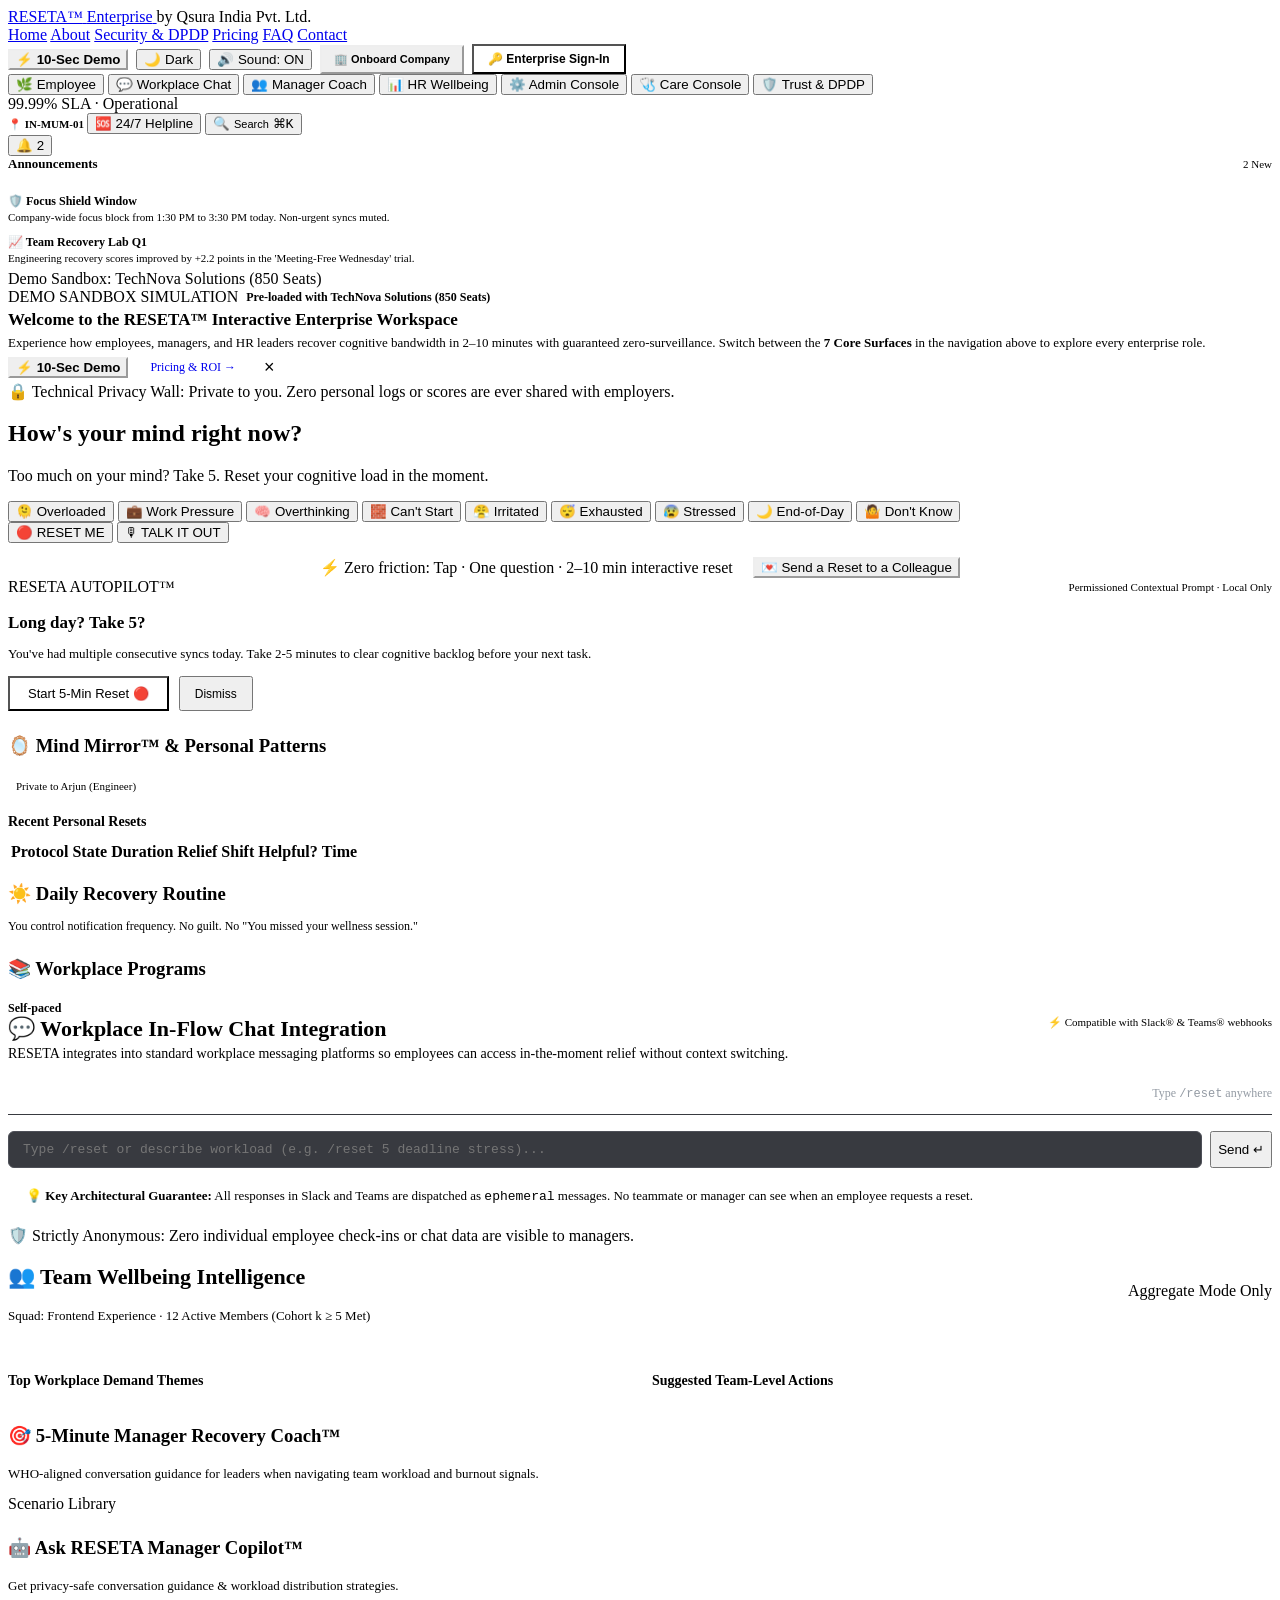
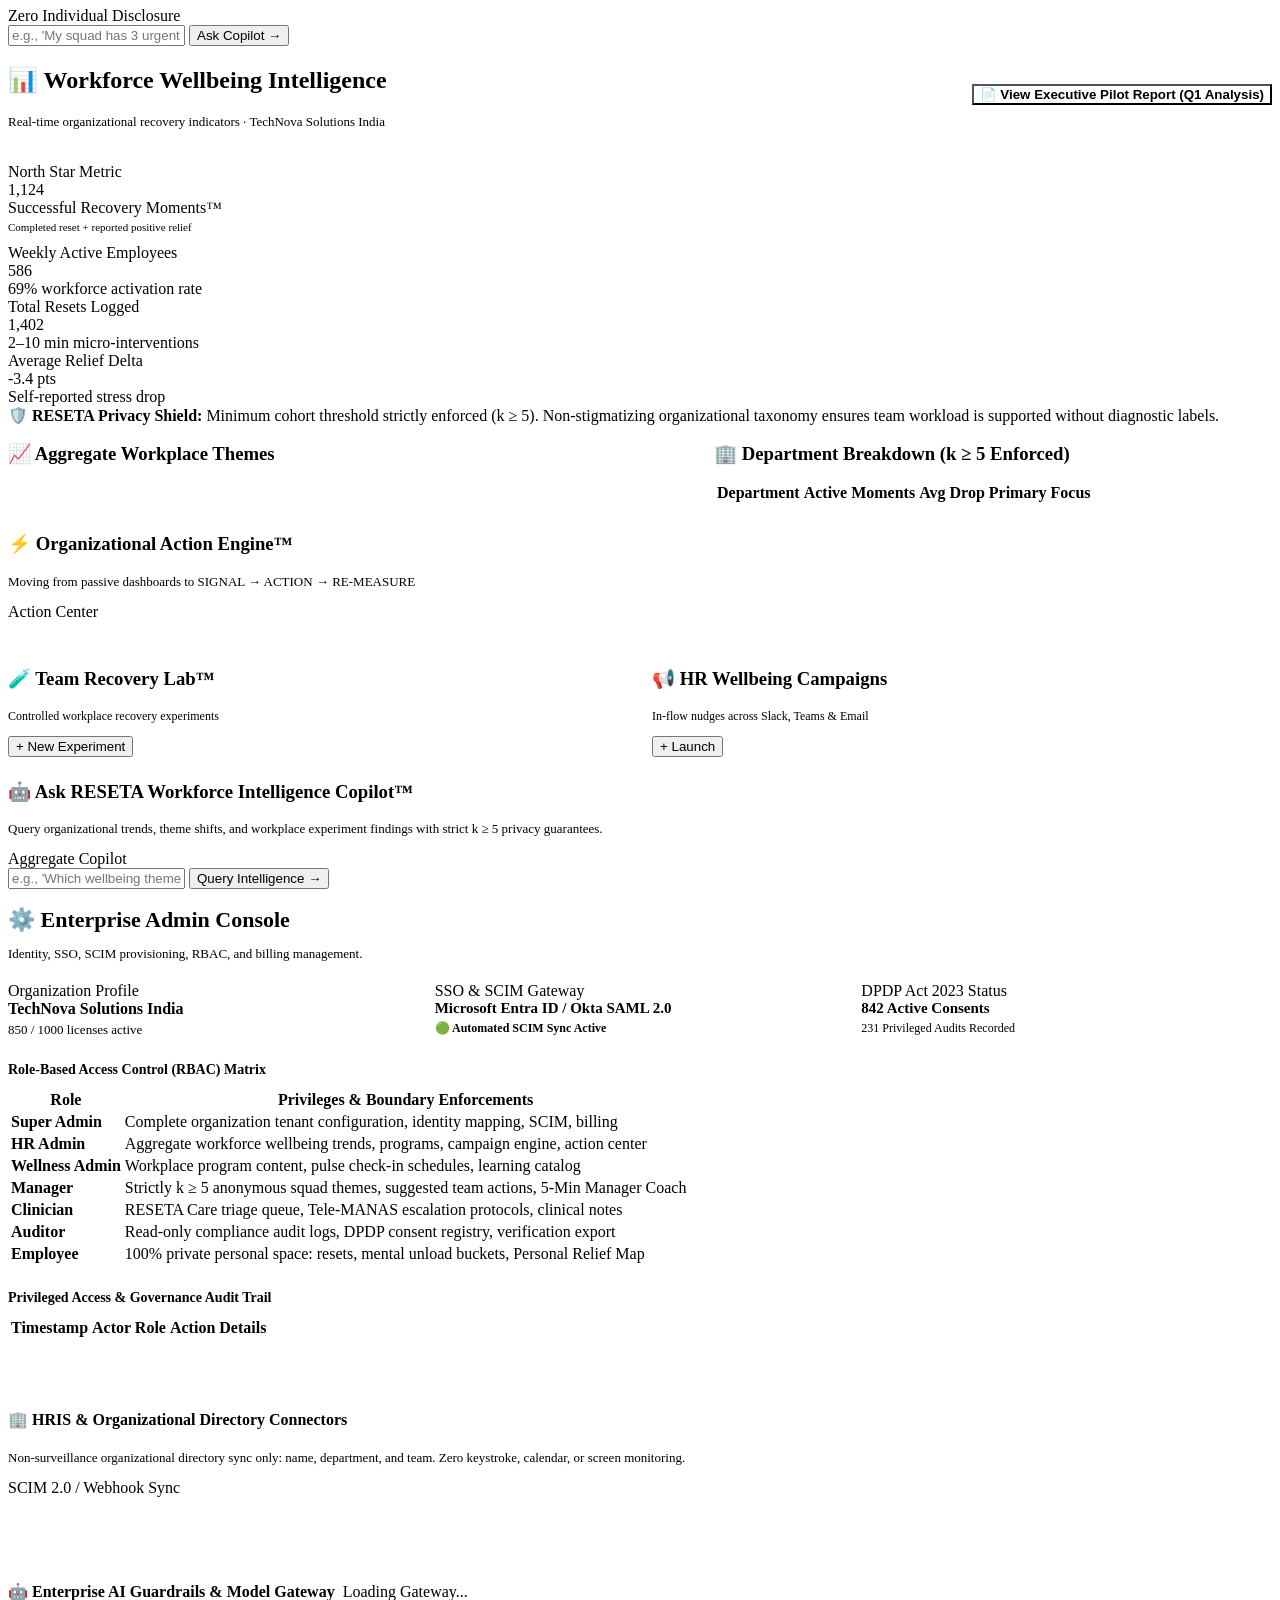
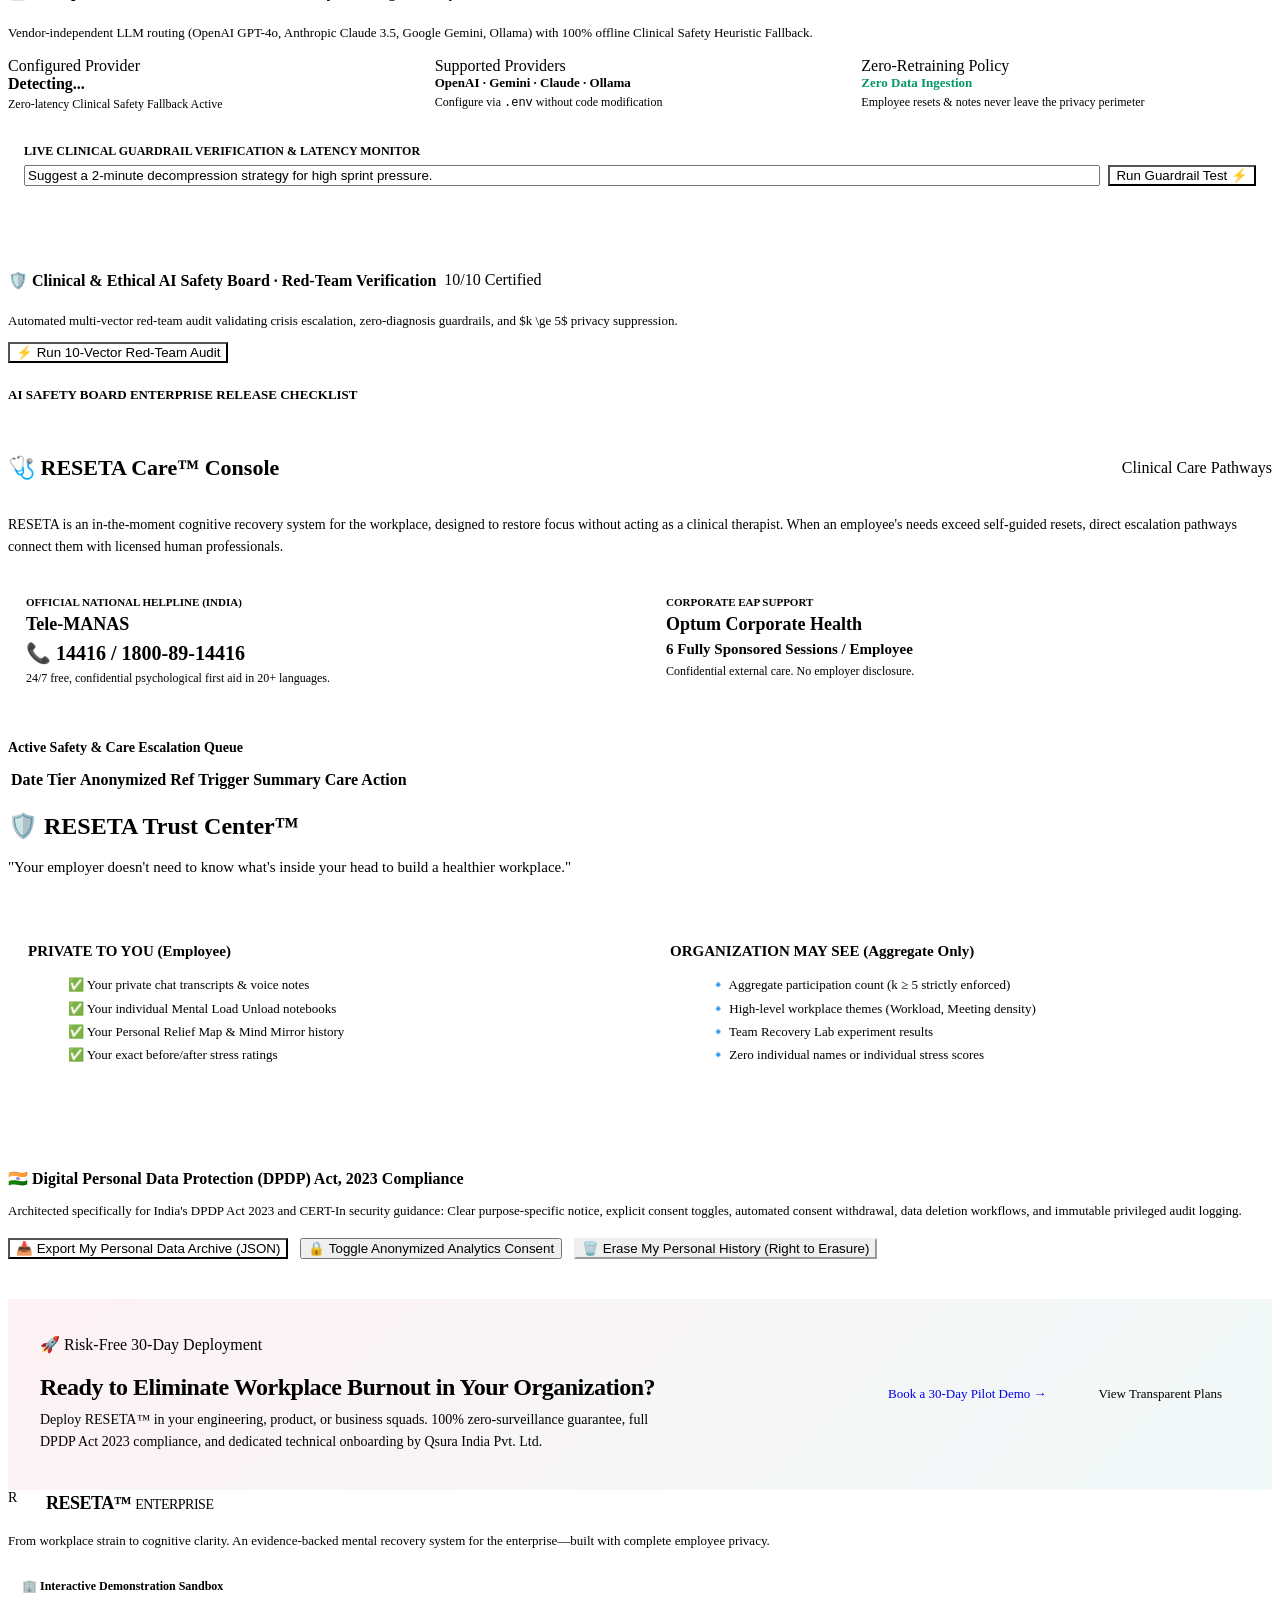
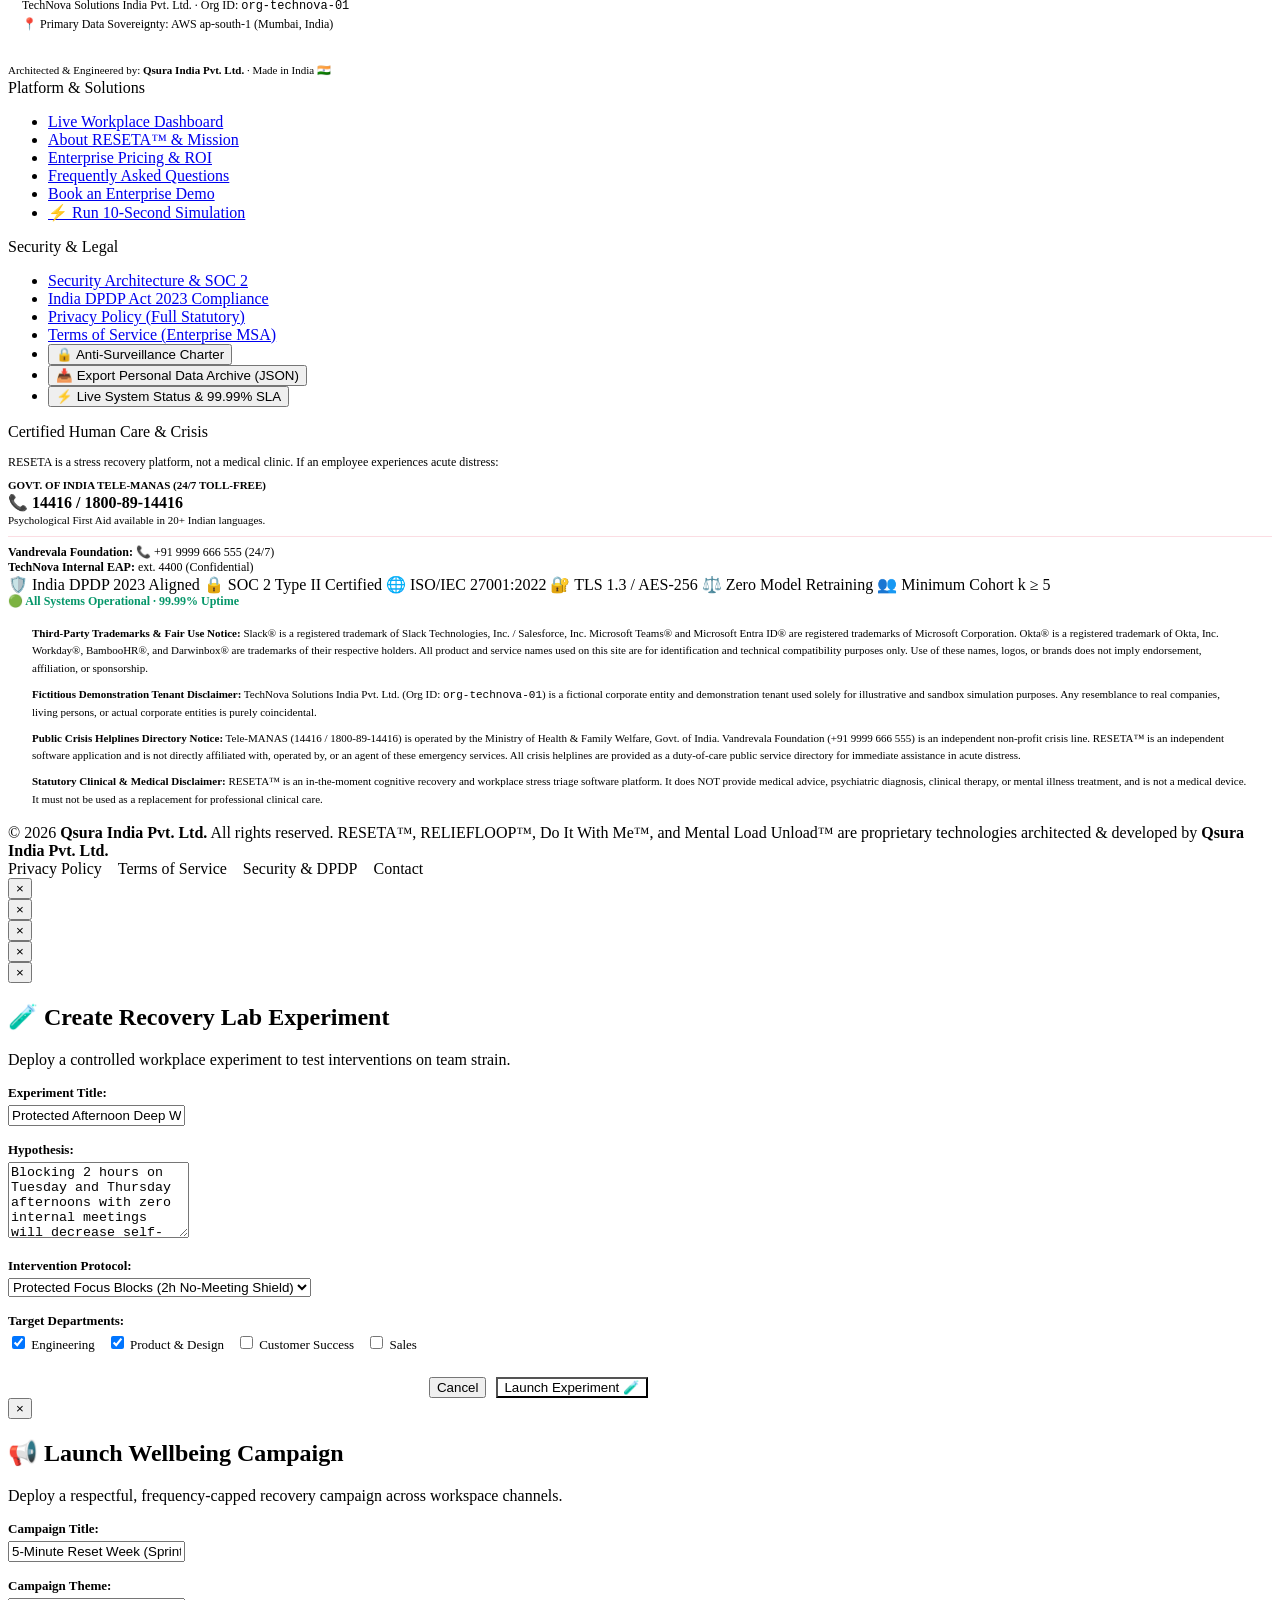
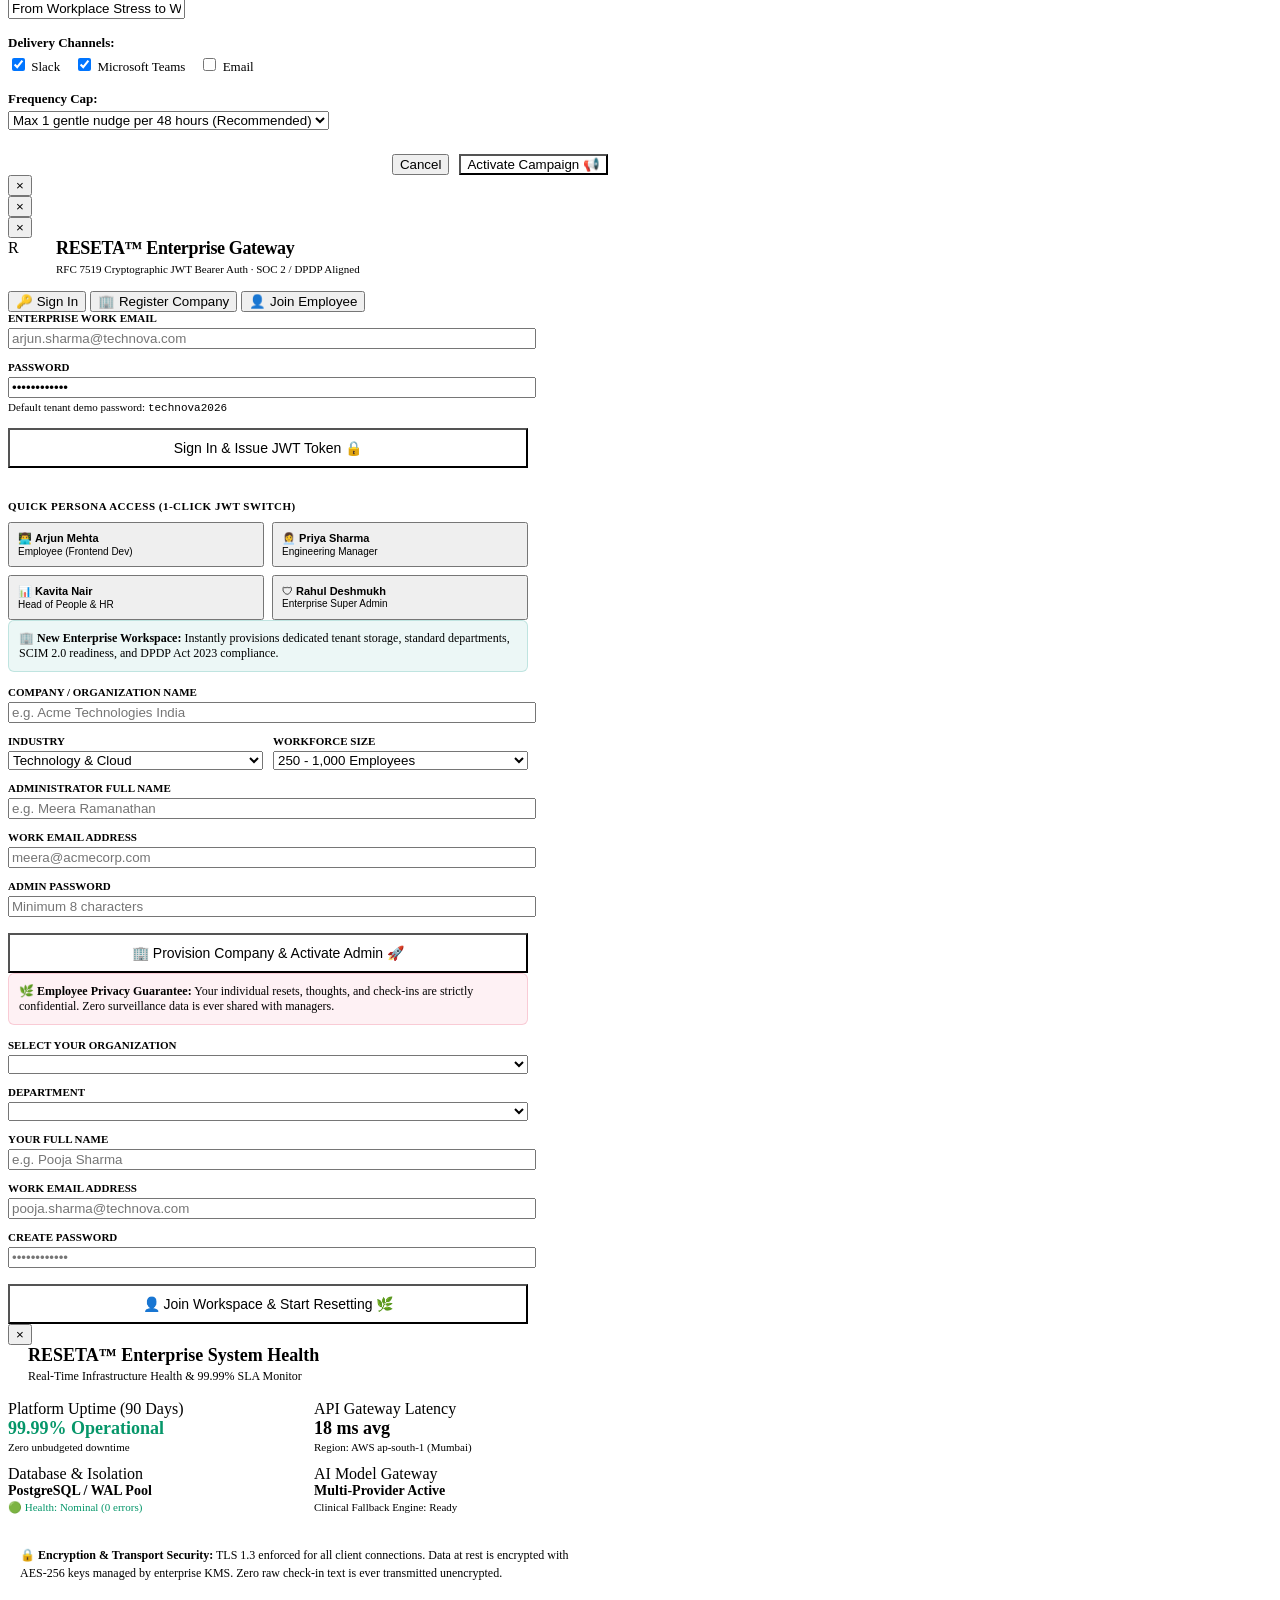
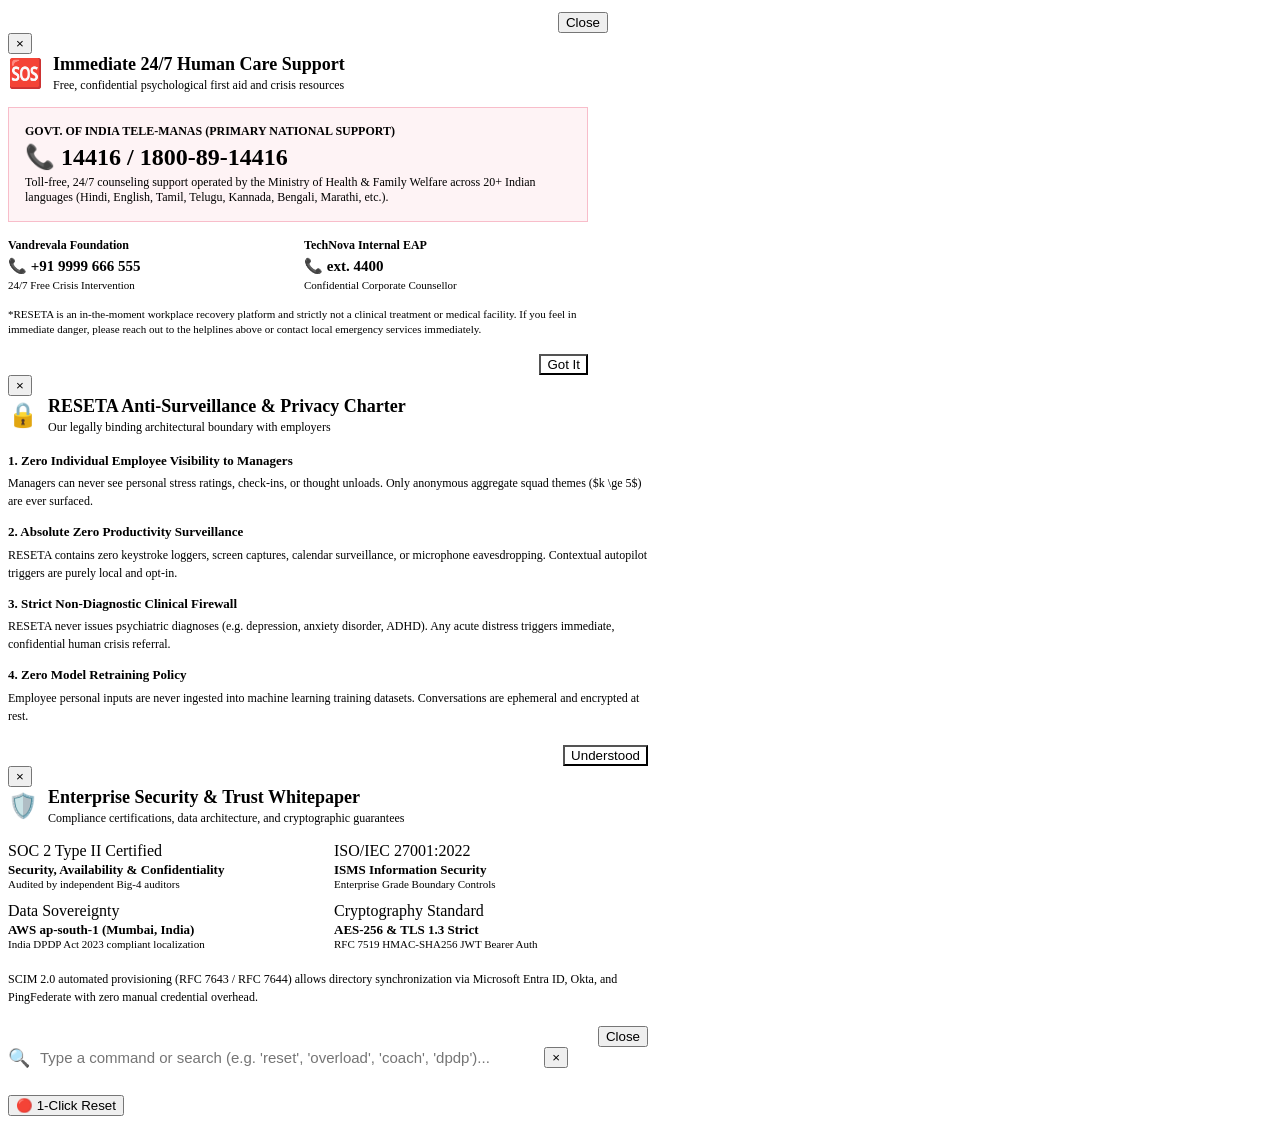
==== commit 1ef9264a: "copy(tone): refine clinical disclaimer and footer to natural professional human voice" ====
--- a/frontend/index.html
+++ b/frontend/index.html
@@ -64,7 +64,7 @@
           </span>
 
           <div id="userProfileChip" style="display: flex; align-items: center; gap: 8px; padding: 3px 10px; background: var(--bg-card); border: 1px solid var(--border-light); border-radius: 20px;">
-            <img id="userAvatarImg" src="" alt="Avatar" style="width: 22px; height: 22px; border-radius: 50%; object-fit: cover;">
+            <img id="userAvatarImg" src="" alt="Avatar" style="width: 22px; height: 22px; border-radius: 50%; object-fit: cover;" onerror="this.style.display='none'">
             <span id="userDisplayName" style="font-size: 12px; font-weight: 700; color: var(--text-main);"></span>
             <span id="userRoleBadge" class="brand-badge" style="font-size: 10px; padding: 2px 7px;"></span>
           </div>
@@ -730,13 +730,12 @@
       <div id="careAuthGate" style="display: none;"></div>
 
       <div id="careProtectedContent">
-        <div class="content-card" style="margin-bottom: 24px;">
         <div style="display: flex; justify-content: space-between; align-items: center; margin-bottom: 12px;">
           <h2 style="font-size: 22px; font-weight: 700;">🩺 RESETA Care™ Console</h2>
           <span class="brand-badge" style="background: var(--brand-reset);">Clinical Care Pathways</span>
         </div>
         <p style="font-size: 14px; color: var(--text-muted); margin-bottom: 20px; line-height: 1.6;">
-          RESETA is an AI-powered workplace mental recovery system, not an AI therapist. When an employee's needs exceed self-guided resets, seamless escalation pathways connect them with human professionals.
+          RESETA is an in-the-moment cognitive recovery system for the workplace, designed to restore focus without acting as a clinical therapist. When an employee's needs exceed self-guided resets, direct escalation pathways connect them with licensed human professionals.
         </p>
 
         <div style="display: grid; grid-template-columns: repeat(auto-fit, minmax(280px, 1fr)); gap: 16px; margin-bottom: 24px;">
@@ -863,7 +862,7 @@
           <span style="font-size: 18px; font-weight: 800; letter-spacing: -0.5px;">RESETA™ <span style="font-weight: 400; font-size: 14px; color: var(--text-muted);">ENTERPRISE</span></span>
         </div>
         <p style="font-size: 13px; color: var(--text-muted); line-height: 1.6; margin-bottom: 16px;">
-          From workplace stress to workplace recovery. An AI-powered mental recovery system for the enterprise—without employee surveillance.
+          From workplace strain to cognitive clarity. An evidence-backed mental recovery system for the enterprise—built with complete employee privacy.
         </p>
         <div style="background: var(--bg-subtle); border: 1px solid var(--border-light); border-radius: var(--radius-sm); padding: 12px 14px; font-size: 12px;">
           <div style="font-weight: 700; color: var(--text-main); margin-bottom: 4px;">🏢 Interactive Demonstration Sandbox</div>
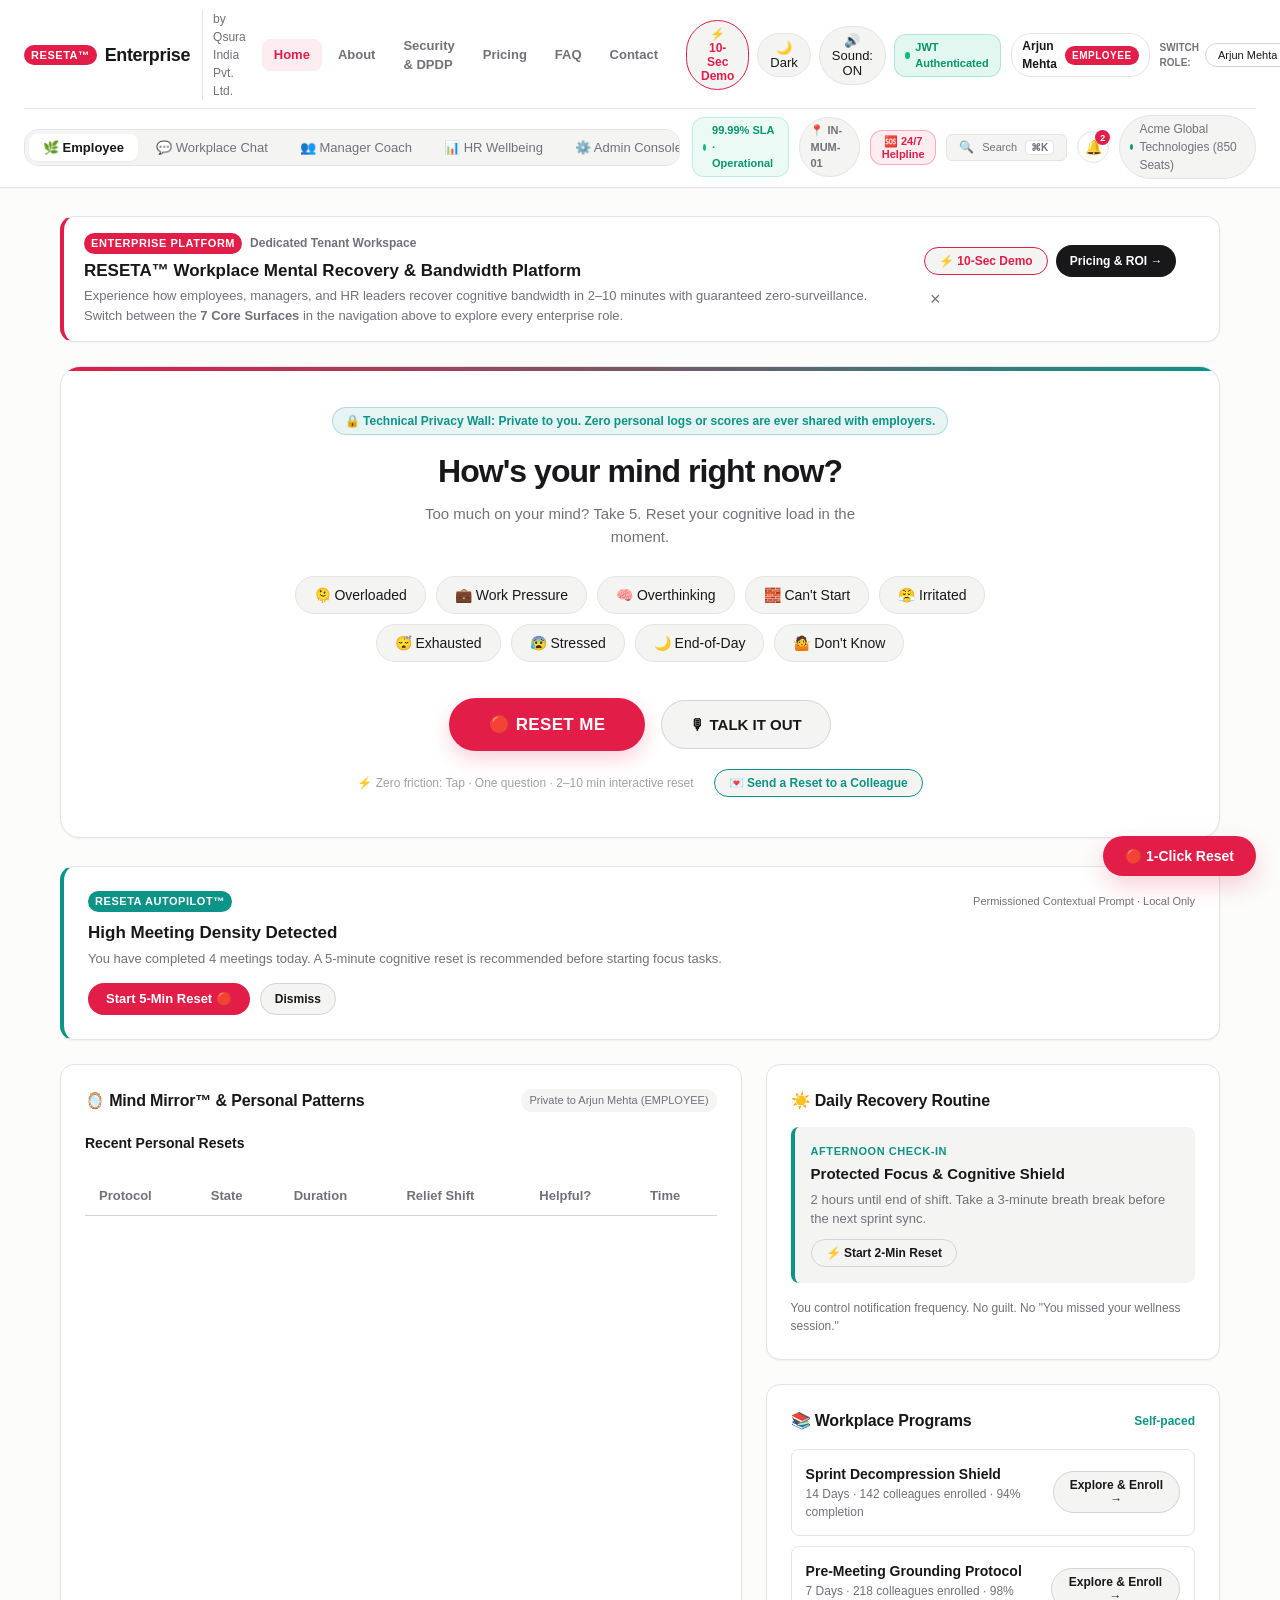
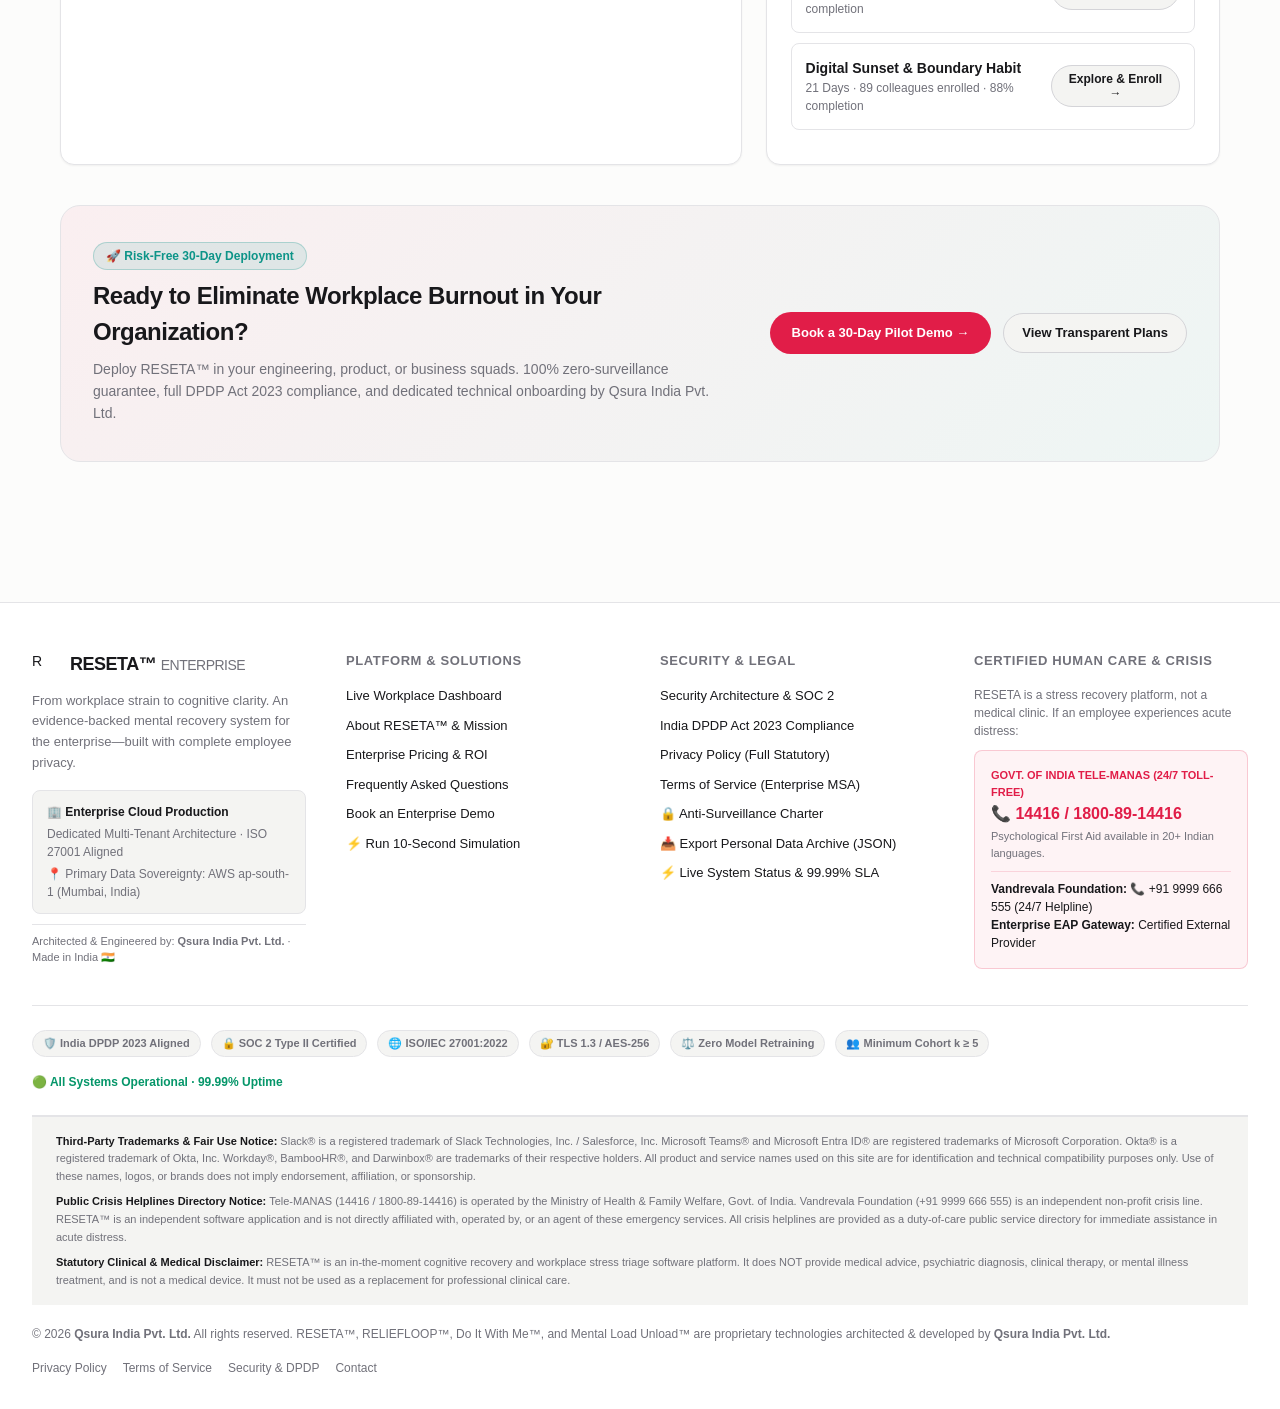
==== commit f7cec279: "fix(static): add offline static mock fallbacks and sanitize corporate tenant branding" ====
--- a/frontend/index.html
+++ b/frontend/index.html
@@ -7,7 +7,7 @@
   <meta name="publisher" content="Qsura India Pvt. Ltd.">
   <meta name="copyright" content="© 2026 Qsura India Pvt. Ltd.">
   <title>RESETA™ Enterprise · Workplace Mental Wellness & Stress Recovery Platform</title>
-  <link rel="stylesheet" href="/static/css/styles.css">
+  <link rel="stylesheet" href="css/styles.css">
 </head>
 <body>
   <!-- Global App Header -->
@@ -141,9 +141,9 @@
           </div>
         </div>
 
-        <div class="tenant-badge" title="Simulated corporate demonstration workspace">
+        <div class="tenant-badge" title="Active Enterprise Workspace">
           <span class="tenant-dot"></span>
-          <span id="tenantOrgDisplay">Demo Sandbox: TechNova Solutions (850 Seats)</span>
+          <span id="tenantOrgDisplay">Acme Global Technologies (850 Seats)</span>
         </div>
       </div>
     </div>
@@ -156,11 +156,11 @@
     <div id="enterpriseWelcomeBanner" class="welcome-guide-banner">
       <div class="welcome-guide-left">
         <div style="display: flex; align-items: center; gap: 8px; margin-bottom: 4px;">
-          <span class="brand-badge" style="background: var(--brand-reset);">DEMO SANDBOX SIMULATION</span>
-          <span style="font-size: 12px; color: var(--text-muted); font-weight: 600;">Pre-loaded with TechNova Solutions (850 Seats)</span>
+          <span class="brand-badge" style="background: var(--brand-reset);">ENTERPRISE PLATFORM</span>
+          <span style="font-size: 12px; color: var(--text-muted); font-weight: 600;">Dedicated Tenant Workspace</span>
         </div>
         <h2 style="font-size: 17px; font-weight: 800; margin: 4px 0 3px; color: var(--text-main);">
-          Welcome to the RESETA™ Interactive Enterprise Workspace
+          RESETA™ Workplace Mental Recovery & Bandwidth Platform
         </h2>
         <p style="font-size: 13px; color: var(--text-muted); line-height: 1.5; margin: 0;">
           Experience how employees, managers, and HR leaders recover cognitive bandwidth in 2–10 minutes with guaranteed zero-surveillance. Switch between the <strong>7 Core Surfaces</strong> in the navigation above to explore every enterprise role.
@@ -421,7 +421,7 @@
         <div style="display: flex; justify-content: space-between; align-items: center; margin-bottom: 20px;">
           <div>
             <h2 style="font-size: 24px; font-weight: 800;">📊 Workforce Wellbeing Intelligence</h2>
-            <p style="font-size: 13px; color: var(--text-muted);">Real-time organizational recovery indicators · TechNova Solutions India</p>
+            <p style="font-size: 13px; color: var(--text-muted);">Real-time organizational recovery indicators · Enterprise Workforce</p>
           </div>
         <button class="btn-primary" style="background: var(--recovery-teal); font-weight: 700;" onclick="App.openPilotReport()">
           📄 View Executive Pilot Report (Q1 Analysis)
@@ -566,7 +566,7 @@
         <div style="display: grid; grid-template-columns: repeat(auto-fit, minmax(240px, 1fr)); gap: 16px; margin-bottom: 24px;">
           <div class="action-card">
             <div class="action-signal">Organization Profile</div>
-            <div id="adminOrgName" style="font-size: 16px; font-weight: 700;">TechNova Solutions India</div>
+            <div id="adminOrgName" style="font-size: 16px; font-weight: 700;">Acme Global Technologies</div>
             <div id="adminOrgLicenses" style="font-size: 13px; color: var(--text-muted); margin-top: 4px;">850 / 1000 licenses active</div>
           </div>
           <div class="action-card">
@@ -865,8 +865,8 @@
           From workplace strain to cognitive clarity. An evidence-backed mental recovery system for the enterprise—built with complete employee privacy.
         </p>
         <div style="background: var(--bg-subtle); border: 1px solid var(--border-light); border-radius: var(--radius-sm); padding: 12px 14px; font-size: 12px;">
-          <div style="font-weight: 700; color: var(--text-main); margin-bottom: 4px;">🏢 Interactive Demonstration Sandbox</div>
-          <div style="color: var(--text-muted);">TechNova Solutions India Pvt. Ltd. · Org ID: <code>org-technova-01</code></div>
+          <div style="font-weight: 700; color: var(--text-main); margin-bottom: 4px;">🏢 Enterprise Cloud Production</div>
+          <div style="color: var(--text-muted);">Dedicated Multi-Tenant Architecture · ISO 27001 Aligned</div>
           <div style="color: var(--text-muted); margin-top: 4px;">📍 Primary Data Sovereignty: AWS ap-south-1 (Mumbai, India)</div>
         </div>
         <div style="font-size: 11px; color: var(--text-muted); margin-top: 10px; padding-top: 8px; border-top: 1px solid var(--border-light); line-height: 1.5;">
@@ -913,8 +913,8 @@
           <div style="font-size: 11px; color: var(--text-muted);">Psychological First Aid available in 20+ Indian languages.</div>
           
           <div style="margin-top: 10px; padding-top: 8px; border-top: 1px solid rgba(225,29,72,0.15); font-size: 12px;">
-            <strong>Vandrevala Foundation:</strong> 📞 +91 9999 666 555 (24/7)<br>
-            <strong>TechNova Internal EAP:</strong> ext. 4400 (Confidential)
+            <strong>Vandrevala Foundation:</strong> 📞 +91 9999 666 555 (24/7 Helpline)<br>
+            <strong>Enterprise EAP Gateway:</strong> Certified External Provider
           </div>
         </div>
       </div>
@@ -940,10 +940,6 @@
       <div style="margin-bottom: 8px;">
         <strong style="color: var(--text-main);">Third-Party Trademarks & Fair Use Notice:</strong>
         Slack® is a registered trademark of Slack Technologies, Inc. / Salesforce, Inc. Microsoft Teams® and Microsoft Entra ID® are registered trademarks of Microsoft Corporation. Okta® is a registered trademark of Okta, Inc. Workday®, BambooHR®, and Darwinbox® are trademarks of their respective holders. All product and service names used on this site are for identification and technical compatibility purposes only. Use of these names, logos, or brands does not imply endorsement, affiliation, or sponsorship.
-      </div>
-      <div style="margin-bottom: 8px;">
-        <strong style="color: var(--text-main);">Fictitious Demonstration Tenant Disclaimer:</strong>
-        TechNova Solutions India Pvt. Ltd. (Org ID: <code>org-technova-01</code>) is a fictional corporate entity and demonstration tenant used solely for illustrative and sandbox simulation purposes. Any resemblance to real companies, living persons, or actual corporate entities is purely coincidental.
       </div>
       <div style="margin-bottom: 8px;">
         <strong style="color: var(--text-main);">Public Crisis Helplines Directory Notice:</strong>
@@ -1145,12 +1141,12 @@
         <form id="enterpriseLoginForm" onsubmit="App.handleEmailLogin(event)">
           <div style="margin-bottom: 12px;">
             <label style="display: block; font-size: 11px; font-weight: 700; margin-bottom: 4px; color: var(--text-muted); text-transform: uppercase;">Enterprise Work Email</label>
-            <input type="email" id="loginEmail" class="copilot-input" placeholder="arjun.sharma@technova.com" required style="width: 100%;">
+            <input type="email" id="loginEmail" class="copilot-input" placeholder="name@company.com" required style="width: 100%;">
           </div>
           <div style="margin-bottom: 14px;">
             <label style="display: block; font-size: 11px; font-weight: 700; margin-bottom: 4px; color: var(--text-muted); text-transform: uppercase;">Password</label>
-            <input type="password" id="loginPassword" class="copilot-input" placeholder="••••••••••••" value="technova2026" required style="width: 100%;">
-            <span style="font-size: 11px; color: var(--text-muted); margin-top: 3px; display: block;">Default tenant demo password: <code>technova2026</code></span>
+            <input type="password" id="loginPassword" class="copilot-input" placeholder="••••••••••••" value="reseta2026" required style="width: 100%;">
+            <span style="font-size: 11px; color: var(--text-muted); margin-top: 3px; display: block;">Default access key: <code>reseta2026</code></span>
           </div>
           <button type="submit" class="btn-primary" style="width: 100%; padding: 10px; font-size: 14px; background: var(--brand-reset);">
             Sign In & Issue JWT Token 🔒
@@ -1249,7 +1245,7 @@
           </div>
           <div style="margin-bottom: 12px;">
             <label style="display: block; font-size: 11px; font-weight: 700; margin-bottom: 4px; color: var(--text-muted); text-transform: uppercase;">Work Email Address</label>
-            <input type="email" id="regEmpEmail" class="copilot-input" placeholder="pooja.sharma@technova.com" required style="width: 100%;">
+            <input type="email" id="regEmpEmail" class="copilot-input" placeholder="colleague@company.com" required style="width: 100%;">
           </div>
           <div style="margin-bottom: 16px;">
             <label style="display: block; font-size: 11px; font-weight: 700; margin-bottom: 4px; color: var(--text-muted); text-transform: uppercase;">Create Password</label>
@@ -1335,9 +1331,9 @@
           <div style="font-size: 11px; color: var(--text-muted);">24/7 Free Crisis Intervention</div>
         </div>
         <div class="action-card">
-          <div style="font-size: 12px; font-weight: 700;">TechNova Internal EAP</div>
-          <div style="font-size: 15px; font-weight: 800; color: var(--text-main); margin: 4px 0;">📞 ext. 4400</div>
-          <div style="font-size: 11px; color: var(--text-muted);">Confidential Corporate Counsellor</div>
+          <div style="font-size: 12px; font-weight: 700;">NIMHANS Helpline</div>
+          <div style="font-size: 15px; font-weight: 800; color: var(--text-main); margin: 4px 0;">📞 080-46110007</div>
+          <div style="font-size: 11px; color: var(--text-muted);">National Institute of Mental Health & Neurosciences</div>
         </div>
       </div>
 
@@ -1457,9 +1453,9 @@
   <div id="toastContainer" class="toast-container"></div>
 
   <!-- Client JavaScript -->
-  <script src="/static/js/api.js"></script>
-  <script src="/static/js/components/resetModal.js"></script>
-  <script src="/static/js/components/talkItOut.js"></script>
-  <script src="/static/js/app.js"></script>
+  <script src="js/api.js"></script>
+  <script src="js/components/resetModal.js"></script>
+  <script src="js/components/talkItOut.js"></script>
+  <script src="js/app.js"></script>
 </body>
 </html>
--- a/frontend/css/styles.css
+++ b/frontend/css/styles.css
@@ -0,0 +1,1689 @@
+/* RESETA™ Enterprise Design System: Actionable Calm */
+:root {
+  --bg-main: #fcfcfb;
+  --bg-surface: #ffffff;
+  --bg-subtle: #f4f4f2;
+  --text-main: #18181b;
+  --text-muted: #71717a;
+  --text-faint: #a1a1aa;
+  --border-light: #e4e4e7;
+  --border-strong: #d4d4d8;
+  
+  --brand-reset: #e11d48;
+  --brand-reset-hover: #be123c;
+  --brand-reset-glow: rgba(225, 29, 72, 0.2);
+  
+  --recovery-teal: #0d9488;
+  --recovery-teal-subtle: #f0fdfa;
+  --recovery-emerald: #059669;
+  
+  --amber-warn: #d97706;
+  --amber-bg: #fffbeb;
+  --red-crisis: #dc2626;
+  --red-bg: #fef2f2;
+  
+  --font-sans: -apple-system, BlinkMacSystemFont, "Segoe UI", Roboto, Helvetica, Arial, sans-serif;
+  --shadow-sm: 0 1px 2px 0 rgba(0, 0, 0, 0.05);
+  --shadow-md: 0 4px 6px -1px rgba(0, 0, 0, 0.07), 0 2px 4px -2px rgba(0, 0, 0, 0.05);
+  --shadow-lg: 0 12px 24px -4px rgba(0, 0, 0, 0.08), 0 4px 8px -2px rgba(0, 0, 0, 0.04);
+  --radius-sm: 8px;
+  --radius-md: 14px;
+  --radius-lg: 20px;
+  --radius-full: 9999px;
+}
+
+[data-theme="dark"] {
+  --bg-main: #0c0f17;
+  --bg-surface: #141924;
+  --bg-subtle: #1c2333;
+  --text-main: #f4f4f5;
+  --text-muted: #94a3b8;
+  --text-faint: #64748b;
+  --border-light: #242e42;
+  --border-strong: #334155;
+  --recovery-teal-subtle: rgba(13, 148, 136, 0.12);
+  --shadow-md: 0 4px 6px -1px rgba(0, 0, 0, 0.4);
+  --shadow-lg: 0 12px 24px -4px rgba(0, 0, 0, 0.5);
+}
+
+* {
+  box-sizing: border-box;
+  margin: 0;
+  padding: 0;
+}
+
+body {
+  font-family: var(--font-sans);
+  background-color: var(--bg-main);
+  color: var(--text-main);
+  line-height: 1.5;
+  -webkit-font-smoothing: antialiased;
+}
+
+/* App Header & Topbars */
+.app-header {
+  position: sticky;
+  top: 0;
+  z-index: 50;
+  background-color: var(--bg-surface);
+  border-bottom: 1px solid var(--border-light);
+  padding: 10px 24px 8px;
+  display: flex;
+  flex-direction: column;
+  gap: 8px;
+  backdrop-filter: blur(12px);
+  box-shadow: 0 1px 3px rgba(0, 0, 0, 0.03);
+}
+
+.top-primary-bar {
+  display: flex;
+  align-items: center;
+  justify-content: space-between;
+  width: 100%;
+  gap: 16px;
+}
+
+.surface-sub-bar {
+  display: flex;
+  align-items: center;
+  justify-content: space-between;
+  width: 100%;
+  padding-top: 6px;
+  border-top: 1px solid var(--border-light);
+  gap: 12px;
+  overflow-x: auto;
+}
+
+.app-topbar {
+  position: sticky;
+  top: 0;
+  z-index: 50;
+  background-color: var(--bg-surface);
+  border-bottom: 1px solid var(--border-light);
+  padding: 12px 32px;
+  display: flex;
+  align-items: center;
+  justify-content: space-between;
+  backdrop-filter: blur(12px);
+  box-shadow: 0 1px 3px rgba(0, 0, 0, 0.03);
+}
+
+.enterprise-nav-links {
+  display: flex;
+  align-items: center;
+  gap: 4px;
+}
+
+.nav-link {
+  color: var(--text-muted);
+  text-decoration: none;
+  font-size: 13px;
+  font-weight: 600;
+  padding: 6px 12px;
+  border-radius: var(--radius-sm);
+  transition: all 0.15s ease;
+}
+
+.nav-link:hover {
+  color: var(--brand-reset);
+  background: var(--bg-subtle);
+}
+
+.nav-link.active {
+  color: var(--brand-reset);
+  background: rgba(225, 29, 72, 0.08);
+  font-weight: 700;
+}
+
+
+.brand-section {
+  display: flex;
+  align-items: center;
+  gap: 12px;
+}
+
+.brand-logo {
+  display: flex;
+  align-items: center;
+  gap: 8px;
+  text-decoration: none;
+  color: var(--text-main);
+}
+
+.brand-badge {
+  background: var(--brand-reset);
+  color: white;
+  font-size: 11px;
+  font-weight: 700;
+  padding: 2px 7px;
+  border-radius: var(--radius-full);
+  letter-spacing: 0.05em;
+}
+
+.brand-title {
+  font-size: 18px;
+  font-weight: 700;
+  letter-spacing: -0.02em;
+}
+
+.brand-tagline {
+  font-size: 12px;
+  color: var(--text-muted);
+  border-left: 1px solid var(--border-light);
+  padding-left: 10px;
+}
+
+/* Surface Switcher Navigation */
+.surface-nav {
+  display: flex;
+  gap: 4px;
+  background: var(--bg-subtle);
+  padding: 4px;
+  border-radius: var(--radius-md);
+  border: 1px solid var(--border-light);
+  overflow-x: auto;
+}
+
+.surface-tab {
+  background: transparent;
+  border: none;
+  padding: 6px 14px;
+  border-radius: var(--radius-sm);
+  font-size: 13px;
+  font-weight: 500;
+  color: var(--text-muted);
+  cursor: pointer;
+  white-space: nowrap;
+  transition: all 0.15s ease;
+}
+
+.surface-tab:hover {
+  color: var(--text-main);
+}
+
+.surface-tab.active {
+  background: var(--bg-surface);
+  color: var(--text-main);
+  box-shadow: var(--shadow-sm);
+  font-weight: 600;
+}
+
+/* User & Tenant Switcher */
+.user-tenant-bar {
+  display: flex;
+  align-items: center;
+  gap: 12px;
+}
+
+.tenant-badge {
+  font-size: 12px;
+  color: var(--text-muted);
+  background: var(--bg-subtle);
+  padding: 4px 10px;
+  border-radius: var(--radius-full);
+  border: 1px solid var(--border-light);
+  display: flex;
+  align-items: center;
+  gap: 6px;
+}
+
+.tenant-dot {
+  width: 6px;
+  height: 6px;
+  border-radius: 50%;
+  background: var(--recovery-emerald);
+}
+
+.persona-select {
+  padding: 6px 12px;
+  font-size: 12px;
+  border-radius: var(--radius-md);
+  border: 1px solid var(--border-strong);
+  background: var(--bg-surface);
+  color: var(--text-main);
+  cursor: pointer;
+}
+
+/* Main Layout Container */
+.main-content {
+  max-width: 1200px;
+  margin: 0 auto;
+  padding: 28px 20px 80px;
+}
+
+/* View Section */
+.view-panel {
+  display: none;
+  animation: fadeIn 0.2s ease-in-out;
+}
+
+.view-panel.active {
+  display: block;
+}
+
+@keyframes fadeIn {
+  from { opacity: 0; transform: translateY(4px); }
+  to { opacity: 1; transform: translateY(0); }
+}
+
+/* ==========================================================
+   1. EMPLOYEE HOME SCREEN (Section 6, 7, 8, 9, 10)
+   ========================================================== */
+.employee-hero-card {
+  background: var(--bg-surface);
+  border: 1px solid var(--border-light);
+  border-radius: var(--radius-lg);
+  padding: 40px 32px;
+  text-align: center;
+  box-shadow: var(--shadow-sm);
+  margin-bottom: 28px;
+  position: relative;
+  overflow: hidden;
+}
+
+.employee-hero-card::before {
+  content: "";
+  position: absolute;
+  top: 0;
+  left: 0;
+  right: 0;
+  height: 4px;
+  background: linear-gradient(90deg, var(--brand-reset), var(--recovery-teal));
+}
+
+.privacy-banner-pill {
+  display: inline-flex;
+  align-items: center;
+  gap: 6px;
+  background: var(--recovery-teal-subtle);
+  color: var(--recovery-teal);
+  font-size: 12px;
+  font-weight: 600;
+  padding: 4px 12px;
+  border-radius: var(--radius-full);
+  margin-bottom: 20px;
+}
+
+.employee-heading {
+  font-size: 32px;
+  font-weight: 700;
+  letter-spacing: -0.03em;
+  margin-bottom: 8px;
+}
+
+.employee-subheading {
+  font-size: 15px;
+  color: var(--text-muted);
+  max-width: 480px;
+  margin: 0 auto 28px;
+}
+
+/* State Option Pills */
+.state-selector-grid {
+  display: flex;
+  flex-wrap: wrap;
+  gap: 10px;
+  justify-content: center;
+  max-width: 720px;
+  margin: 0 auto 36px;
+}
+
+.state-chip {
+  background: var(--bg-subtle);
+  border: 1px solid var(--border-light);
+  color: var(--text-main);
+  padding: 10px 18px;
+  border-radius: var(--radius-full);
+  font-size: 14px;
+  font-weight: 500;
+  cursor: pointer;
+  transition: all 0.15s ease;
+  display: flex;
+  align-items: center;
+  gap: 8px;
+}
+
+.state-chip:hover {
+  border-color: var(--brand-reset);
+  transform: translateY(-1px);
+}
+
+.state-chip.selected {
+  background: var(--text-main);
+  color: var(--bg-surface);
+  border-color: var(--text-main);
+}
+
+/* Hero CTA Row */
+.hero-cta-group {
+  display: flex;
+  align-items: center;
+  justify-content: center;
+  gap: 16px;
+  margin-bottom: 18px;
+}
+
+.btn-reset-hero {
+  background: var(--brand-reset);
+  color: white;
+  border: none;
+  font-size: 17px;
+  font-weight: 700;
+  padding: 16px 40px;
+  border-radius: var(--radius-full);
+  cursor: pointer;
+  box-shadow: 0 8px 20px var(--brand-reset-glow);
+  transition: all 0.2s ease;
+  display: flex;
+  align-items: center;
+  gap: 10px;
+  letter-spacing: 0.02em;
+}
+
+.btn-reset-hero:hover {
+  background: var(--brand-reset-hover);
+  transform: translateY(-2px);
+  box-shadow: 0 12px 28px var(--brand-reset-glow);
+}
+
+.btn-talk-hero {
+  background: var(--bg-subtle);
+  color: var(--text-main);
+  border: 1px solid var(--border-strong);
+  font-size: 15px;
+  font-weight: 600;
+  padding: 15px 28px;
+  border-radius: var(--radius-full);
+  cursor: pointer;
+  transition: all 0.15s ease;
+  display: flex;
+  align-items: center;
+  gap: 8px;
+}
+
+.btn-talk-hero:hover {
+  background: var(--bg-surface);
+  border-color: var(--text-main);
+}
+
+.zero-friction-footnote {
+  font-size: 12px;
+  color: var(--text-faint);
+}
+
+/* Secondary Dashboard Grid for Employee */
+.employee-grid {
+  display: grid;
+  grid-template-columns: 1.2fr 0.8fr;
+  gap: 24px;
+}
+
+@media (max-width: 860px) {
+  .employee-grid {
+    grid-template-columns: 1fr;
+  }
+}
+
+.content-card {
+  background: var(--bg-surface);
+  border: 1px solid var(--border-light);
+  border-radius: var(--radius-md);
+  padding: 24px;
+  box-shadow: var(--shadow-sm);
+}
+
+.card-header-flex {
+  display: flex;
+  align-items: center;
+  justify-content: space-between;
+  margin-bottom: 16px;
+}
+
+.card-title {
+  font-size: 16px;
+  font-weight: 700;
+  letter-spacing: -0.01em;
+  display: flex;
+  align-items: center;
+  gap: 8px;
+}
+
+/* Daily Recovery Routine Card */
+.daily-routine-box {
+  background: var(--bg-subtle);
+  border-radius: var(--radius-sm);
+  padding: 16px;
+  border-left: 4px solid var(--recovery-teal);
+  margin-bottom: 16px;
+}
+
+.routine-period-tag {
+  font-size: 11px;
+  font-weight: 700;
+  text-transform: uppercase;
+  color: var(--recovery-teal);
+  letter-spacing: 0.05em;
+  margin-bottom: 4px;
+}
+
+.routine-headline {
+  font-size: 15px;
+  font-weight: 600;
+  margin-bottom: 4px;
+}
+
+.routine-desc {
+  font-size: 13px;
+  color: var(--text-muted);
+  margin-bottom: 10px;
+}
+
+/* Programs List */
+.program-item {
+  border: 1px solid var(--border-light);
+  border-radius: var(--radius-sm);
+  padding: 14px;
+  margin-bottom: 10px;
+  display: flex;
+  justify-content: space-between;
+  align-items: center;
+  transition: border-color 0.15s ease;
+}
+
+.program-item:hover {
+  border-color: var(--border-strong);
+}
+
+.program-name {
+  font-size: 14px;
+  font-weight: 600;
+}
+
+.program-meta {
+  font-size: 12px;
+  color: var(--text-muted);
+}
+
+.btn-small-pill {
+  background: var(--bg-subtle);
+  border: 1px solid var(--border-strong);
+  color: var(--text-main);
+  padding: 6px 14px;
+  font-size: 12px;
+  font-weight: 600;
+  border-radius: var(--radius-full);
+  cursor: pointer;
+  transition: all 0.15s ease;
+}
+
+.btn-small-pill:hover {
+  background: var(--text-main);
+  color: var(--bg-surface);
+}
+
+.sound-chip {
+  background: var(--bg-subtle);
+  border: 1px solid var(--border-light);
+  color: var(--text-muted);
+  padding: 3px 10px;
+  font-size: 11px;
+  font-weight: 600;
+  border-radius: var(--radius-full);
+  cursor: pointer;
+  transition: all 0.15s ease;
+}
+
+.sound-chip:hover {
+  border-color: var(--brand-reset);
+  color: var(--brand-reset);
+}
+
+.sound-chip.active {
+  background: rgba(79, 70, 229, 0.12);
+  border-color: var(--brand-reset);
+  color: var(--brand-reset);
+  font-weight: 700;
+}
+
+/* ==========================================================
+   2. RESET MODAL & RELIEFLOOP™ ENGINE (Sections 8, 9, 10, 11, 12)
+   ========================================================== */
+.modal-backdrop {
+  position: fixed;
+  inset: 0;
+  z-index: 100;
+  background: rgba(12, 16, 23, 0.7);
+  backdrop-filter: blur(6px);
+  display: none;
+  align-items: center;
+  justify-content: center;
+  padding: 20px;
+}
+
+.modal-backdrop.active {
+  display: flex;
+}
+
+.reset-modal-window {
+  background: var(--bg-surface);
+  border: 1px solid var(--border-strong);
+  border-radius: var(--radius-lg);
+  width: min(680px, 100%);
+  max-height: 90vh;
+  overflow-y: auto;
+  box-shadow: var(--shadow-lg);
+  padding: 32px;
+  position: relative;
+}
+
+.modal-close-btn {
+  position: absolute;
+  top: 20px;
+  right: 20px;
+  background: transparent;
+  border: none;
+  font-size: 20px;
+  color: var(--text-muted);
+  cursor: pointer;
+  padding: 4px;
+}
+
+.step-indicator-bar {
+  display: flex;
+  align-items: center;
+  gap: 8px;
+  margin-bottom: 24px;
+}
+
+.step-dot {
+  width: 8px;
+  height: 8px;
+  border-radius: 50%;
+  background: var(--border-strong);
+}
+
+.step-dot.active {
+  background: var(--brand-reset);
+  width: 24px;
+  border-radius: 4px;
+}
+
+.modal-step-title {
+  font-size: 22px;
+  font-weight: 700;
+  letter-spacing: -0.02em;
+  margin-bottom: 6px;
+}
+
+.modal-step-subtitle {
+  font-size: 14px;
+  color: var(--text-muted);
+  margin-bottom: 20px;
+}
+
+/* Time choice buttons */
+.time-choice-row {
+  display: flex;
+  gap: 12px;
+  margin-bottom: 24px;
+}
+
+.time-btn {
+  flex: 1;
+  background: var(--bg-subtle);
+  border: 2px solid var(--border-light);
+  border-radius: var(--radius-md);
+  padding: 16px 12px;
+  text-align: center;
+  cursor: pointer;
+  transition: all 0.15s ease;
+}
+
+.time-btn:hover {
+  border-color: var(--border-strong);
+}
+
+.time-btn.selected {
+  border-color: var(--brand-reset);
+  background: rgba(225, 29, 72, 0.05);
+}
+
+.time-btn-number {
+  font-size: 24px;
+  font-weight: 800;
+  color: var(--brand-reset);
+}
+
+.time-btn-label {
+  font-size: 12px;
+  color: var(--text-muted);
+}
+
+/* Text / Voice input */
+.reset-input-area {
+  width: 100%;
+  min-height: 100px;
+  padding: 14px;
+  font-size: 14px;
+  font-family: inherit;
+  background: var(--bg-subtle);
+  border: 1px solid var(--border-strong);
+  border-radius: var(--radius-md);
+  color: var(--text-main);
+  resize: vertical;
+  margin-bottom: 16px;
+}
+
+.reset-input-area:focus {
+  outline: none;
+  border-color: var(--brand-reset);
+}
+
+/* Somatic / Breath circle */
+.breath-container {
+  display: flex;
+  flex-direction: column;
+  align-items: center;
+  justify-content: center;
+  padding: 30px 0;
+}
+
+.breath-circle {
+  width: 140px;
+  height: 140px;
+  border-radius: 50%;
+  background: radial-gradient(circle, rgba(13, 148, 136, 0.25), rgba(13, 148, 136, 0.05));
+  border: 2px solid var(--recovery-teal);
+  display: flex;
+  align-items: center;
+  justify-content: center;
+  font-size: 15px;
+  font-weight: 700;
+  color: var(--recovery-teal);
+  animation: breathePaced 8s infinite ease-in-out;
+}
+
+@keyframes breathePaced {
+  0%, 100% { transform: scale(0.9); opacity: 0.7; }
+  50% { transform: scale(1.25); opacity: 1; }
+}
+
+.instruction-box {
+  background: var(--bg-subtle);
+  border-radius: var(--radius-md);
+  padding: 18px 20px;
+  margin: 20px 0;
+  border-left: 4px solid var(--brand-reset);
+}
+
+.instruction-title {
+  font-size: 16px;
+  font-weight: 700;
+  margin-bottom: 4px;
+}
+
+.instruction-body {
+  font-size: 14px;
+  color: var(--text-muted);
+  line-height: 1.6;
+}
+
+/* Mental Load Unload Quadrants (Section 11) */
+.unload-quadrants-grid {
+  display: grid;
+  grid-template-columns: 1fr 1fr;
+  gap: 12px;
+  margin: 20px 0;
+}
+
+.unload-bucket {
+  background: var(--bg-subtle);
+  border: 1px solid var(--border-light);
+  border-radius: var(--radius-sm);
+  padding: 14px;
+}
+
+.bucket-badge {
+  font-size: 11px;
+  font-weight: 700;
+  text-transform: uppercase;
+  letter-spacing: 0.05em;
+  padding: 2px 8px;
+  border-radius: var(--radius-full);
+  display: inline-block;
+  margin-bottom: 8px;
+}
+
+.badge-now { background: #fee2e2; color: #dc2626; }
+.badge-sched { background: #e0f2fe; color: #0284c7; }
+.badge-wait { background: #fef3c7; color: #d97706; }
+.badge-later { background: #f3f4f6; color: #4b5563; }
+
+.bucket-list {
+  list-style: none;
+  font-size: 13px;
+  color: var(--text-main);
+}
+
+.bucket-list li {
+  margin-bottom: 4px;
+  display: flex;
+  align-items: flex-start;
+  gap: 6px;
+}
+
+.bucket-list li::before {
+  content: "•";
+  color: var(--text-muted);
+}
+
+.next-action-callout {
+  background: #f0fdf4;
+  border: 1px solid #bbf7d0;
+  color: #166534;
+  padding: 14px 18px;
+  border-radius: var(--radius-sm);
+  font-size: 14px;
+  font-weight: 600;
+  margin: 16px 0;
+}
+
+/* Relief Check™ (Section 12) */
+.relief-check-container {
+  text-align: center;
+  padding: 16px 0;
+}
+
+.slider-group {
+  margin: 20px 0;
+}
+
+.slider-label-row {
+  display: flex;
+  justify-content: space-between;
+  font-size: 12px;
+  color: var(--text-muted);
+  margin-top: 6px;
+}
+
+.relief-buttons-row {
+  display: flex;
+  gap: 12px;
+  justify-content: center;
+  margin: 20px 0;
+}
+
+.btn-relief-option {
+  background: var(--bg-subtle);
+  border: 1px solid var(--border-strong);
+  border-radius: var(--radius-full);
+  padding: 10px 24px;
+  font-size: 14px;
+  font-weight: 600;
+  cursor: pointer;
+  transition: all 0.15s ease;
+}
+
+.btn-relief-option.selected {
+  background: var(--text-main);
+  color: var(--bg-surface);
+}
+
+/* ==========================================================
+   3. VOICE & TALK IT OUT™ (Section 16)
+   ========================================================== */
+.voice-visualizer-bar {
+  display: flex;
+  align-items: center;
+  justify-content: center;
+  gap: 5px;
+  height: 50px;
+  margin: 20px 0;
+}
+
+.wave-bar {
+  width: 5px;
+  height: 12px;
+  background: var(--brand-reset);
+  border-radius: var(--radius-full);
+  animation: waveBar 1.2s infinite ease-in-out;
+}
+
+.wave-bar:nth-child(2) { animation-delay: 0.1s; height: 24px; }
+.wave-bar:nth-child(3) { animation-delay: 0.2s; height: 40px; }
+.wave-bar:nth-child(4) { animation-delay: 0.3s; height: 28px; }
+.wave-bar:nth-child(5) { animation-delay: 0.4s; height: 16px; }
+
+@keyframes waveBar {
+  0%, 100% { transform: scaleY(0.4); }
+  50% { transform: scaleY(1.4); }
+}
+
+/* ==========================================================
+   4. HR / PEOPLE DASHBOARD & ACTION ENGINE (Section 21, 24, 25)
+   ========================================================== */
+.metrics-summary-grid {
+  display: grid;
+  grid-template-columns: repeat(auto-fit, minmax(220px, 1fr));
+  gap: 18px;
+  margin-bottom: 28px;
+}
+
+.metric-stat-card {
+  background: var(--bg-surface);
+  border: 1px solid var(--border-light);
+  border-radius: var(--radius-md);
+  padding: 20px;
+  box-shadow: var(--shadow-sm);
+}
+
+.metric-stat-card.hero-metric {
+  border-top: 4px solid var(--brand-reset);
+  background: linear-gradient(180deg, rgba(225, 29, 72, 0.03), transparent);
+}
+
+.metric-label {
+  font-size: 12px;
+  font-weight: 600;
+  text-transform: uppercase;
+  color: var(--text-muted);
+  letter-spacing: 0.05em;
+  margin-bottom: 6px;
+}
+
+.metric-value {
+  font-size: 30px;
+  font-weight: 800;
+  letter-spacing: -0.03em;
+  color: var(--text-main);
+  margin-bottom: 4px;
+}
+
+.metric-delta {
+  font-size: 12px;
+  color: var(--recovery-emerald);
+  font-weight: 600;
+}
+
+/* Privacy Wall Notice */
+.privacy-wall-callout {
+  background: var(--recovery-teal-subtle);
+  border: 1px solid rgba(13, 148, 136, 0.25);
+  border-radius: var(--radius-sm);
+  padding: 12px 18px;
+  font-size: 13px;
+  color: var(--recovery-teal);
+  display: flex;
+  align-items: center;
+  gap: 10px;
+  margin-bottom: 24px;
+}
+
+/* Action Cards */
+.action-card {
+  background: var(--bg-subtle);
+  border: 1px solid var(--border-light);
+  border-radius: var(--radius-sm);
+  padding: 18px;
+  margin-bottom: 14px;
+}
+
+.action-signal {
+  font-size: 13px;
+  font-weight: 700;
+  color: var(--brand-reset);
+  margin-bottom: 6px;
+}
+
+.action-recommendation {
+  font-size: 14px;
+  font-weight: 600;
+  margin-bottom: 8px;
+}
+
+.action-meta-row {
+  display: flex;
+  gap: 16px;
+  font-size: 12px;
+  color: var(--text-muted);
+}
+
+/* Tables */
+.data-table {
+  width: 100%;
+  border-collapse: collapse;
+  font-size: 13px;
+  margin-top: 12px;
+}
+
+.data-table th {
+  text-align: left;
+  padding: 10px 14px;
+  border-bottom: 1px solid var(--border-strong);
+  color: var(--text-muted);
+  font-weight: 600;
+}
+
+.data-table td {
+  padding: 12px 14px;
+  border-bottom: 1px solid var(--border-light);
+}
+
+/* Buttons */
+.btn-primary {
+  background: var(--text-main);
+  color: var(--bg-surface);
+  border: none;
+  padding: 10px 20px;
+  border-radius: var(--radius-full);
+  font-size: 13px;
+  font-weight: 600;
+  cursor: pointer;
+  transition: opacity 0.15s ease;
+}
+
+.btn-primary:hover {
+  opacity: 0.9;
+}
+
+.btn-secondary {
+  background: var(--bg-subtle);
+  color: var(--text-main);
+  border: 1px solid var(--border-strong);
+  padding: 10px 20px;
+  border-radius: var(--radius-full);
+  font-size: 13px;
+  font-weight: 600;
+  cursor: pointer;
+}
+
+/* Teams / Slack simulator frame */
+.workplace-chat-frame {
+  background: #1e1f22;
+  color: #dbdee1;
+  border-radius: var(--radius-md);
+  padding: 24px;
+  font-family: inherit;
+  margin: 20px 0;
+}
+
+.chat-message-bubble {
+  display: flex;
+  gap: 12px;
+  margin-bottom: 16px;
+}
+
+.chat-avatar {
+  width: 36px;
+  height: 36px;
+  border-radius: 6px;
+  background: var(--brand-reset);
+  display: flex;
+  align-items: center;
+  justify-content: center;
+  color: white;
+  font-weight: 700;
+  font-size: 14px;
+}
+
+.chat-bubble-content {
+  background: #2b2d31;
+  border: 1px solid #383a40;
+  border-radius: 8px;
+  padding: 14px 18px;
+  flex: 1;
+}
+
+.chat-buttons-row {
+  display: flex;
+  gap: 8px;
+  margin-top: 12px;
+}
+
+.chat-action-btn {
+  background: #4e5058;
+  border: none;
+  color: white;
+  padding: 6px 14px;
+  border-radius: 4px;
+  font-size: 12px;
+  font-weight: 600;
+  cursor: pointer;
+}
+
+.chat-action-btn.primary {
+  background: var(--brand-reset);
+}
+
+/* Additional UI Features: Floating Widget, Copilots, Pilot Report & Sound Chime */
+.floating-reset-widget {
+  position: fixed;
+  bottom: 24px;
+  right: 24px;
+  z-index: 90;
+  display: flex;
+  align-items: center;
+  gap: 8px;
+  background: var(--brand-reset);
+  color: white;
+  padding: 12px 22px;
+  border-radius: var(--radius-full);
+  box-shadow: 0 10px 25px var(--brand-reset-glow);
+  cursor: pointer;
+  font-weight: 700;
+  font-size: 14px;
+  border: none;
+  transition: all 0.2s ease;
+}
+
+.floating-reset-widget:hover {
+  background: var(--brand-reset-hover);
+  transform: translateY(-2px) scale(1.03);
+}
+
+.copilot-container {
+  background: var(--bg-surface);
+  border: 1px solid var(--border-light);
+  border-radius: var(--radius-md);
+  padding: 20px;
+  margin-top: 20px;
+}
+
+.copilot-input-row {
+  display: flex;
+  gap: 10px;
+  margin-bottom: 14px;
+}
+
+.copilot-input {
+  flex: 1;
+  background: var(--bg-subtle);
+  border: 1px solid var(--border-strong);
+  border-radius: var(--radius-sm);
+  padding: 10px 14px;
+  color: var(--text-main);
+  font-family: inherit;
+  font-size: 13px;
+}
+
+.copilot-input:focus {
+  outline: none;
+  border-color: var(--brand-reset);
+}
+
+.copilot-answer-card {
+  background: var(--bg-subtle);
+  border-left: 4px solid var(--recovery-teal);
+  border-radius: var(--radius-sm);
+  padding: 16px;
+  font-size: 13px;
+  line-height: 1.6;
+  display: none;
+}
+
+.copilot-answer-card.active {
+  display: block;
+}
+
+/* Theme Toggle */
+.theme-toggle-btn {
+  background: var(--bg-subtle);
+  border: 1px solid var(--border-light);
+  color: var(--text-main);
+  padding: 6px 12px;
+  border-radius: var(--radius-full);
+  cursor: pointer;
+  font-size: 13px;
+  display: flex;
+  align-items: center;
+  gap: 6px;
+}
+
+/* Pilot Report Print Friendly Modal */
+.pilot-report-window {
+  background: var(--bg-surface);
+  border: 1px solid var(--border-strong);
+  border-radius: var(--radius-lg);
+  width: min(840px, 100%);
+  max-height: 90vh;
+  overflow-y: auto;
+  box-shadow: var(--shadow-lg);
+  padding: 40px;
+  position: relative;
+}
+
+.report-section-card {
+  border: 1px solid var(--border-light);
+  border-radius: var(--radius-sm);
+  padding: 18px;
+  margin-bottom: 16px;
+  background: var(--bg-subtle);
+}
+
+.report-section-title {
+  font-size: 13px;
+  font-weight: 700;
+  text-transform: uppercase;
+  color: var(--recovery-teal);
+  letter-spacing: 0.05em;
+  margin-bottom: 8px;
+}
+
+/* Toast Notifications */
+.toast-container {
+  position: fixed;
+  bottom: 24px;
+  right: 24px;
+  z-index: 9999;
+  display: flex;
+  flex-direction: column;
+  gap: 8px;
+  pointer-events: none;
+}
+
+.toast-pill {
+  background: var(--text-main);
+  color: var(--bg-surface);
+  padding: 10px 18px;
+  border-radius: var(--radius-full);
+  font-size: 13px;
+  font-weight: 600;
+  box-shadow: var(--shadow-md);
+  opacity: 0;
+  transform: translateY(12px);
+  animation: toastIn 0.3s ease forwards, toastOut 0.3s ease 2.7s forwards;
+  pointer-events: auto;
+}
+
+@keyframes toastIn {
+  to { opacity: 1; transform: translateY(0); }
+}
+
+@keyframes toastOut {
+  to { opacity: 0; transform: translateY(12px); }
+}
+
+/* Coach Practice Styles */
+.coach-choice-card {
+  border: 1px solid var(--border-light);
+  border-radius: var(--radius-sm);
+  padding: 14px 18px;
+  margin-bottom: 12px;
+  cursor: pointer;
+  background: var(--bg-surface);
+  transition: all 0.2s ease;
+}
+
+.coach-choice-card:hover {
+  border-color: var(--brand-reset);
+  background: var(--bg-subtle);
+}
+
+.coach-choice-card.selected-correct {
+  border-color: var(--recovery-emerald);
+  background: #f0fdf4;
+}
+
+.coach-choice-card.selected-incorrect {
+  border-color: var(--amber-warn);
+  background: #fffbeb;
+}
+
+/* ========================================================
+   ENTERPRISE FOOTER STYLES
+   ======================================================== */
+.enterprise-footer {
+  background: var(--bg-surface);
+  border-top: 1px solid var(--border-light);
+  margin-top: 60px;
+  padding: 48px 32px 32px;
+  color: var(--text-main);
+  font-size: 13px;
+}
+
+.footer-main-grid {
+  max-width: 1400px;
+  margin: 0 auto;
+  display: grid;
+  grid-template-columns: 1.4fr 1fr 1.2fr;
+  gap: 40px;
+  padding-bottom: 36px;
+  border-bottom: 1px solid var(--border-light);
+}
+
+@media (max-width: 992px) {
+  .footer-main-grid {
+    grid-template-columns: 1fr;
+    gap: 32px;
+  }
+}
+
+.footer-col-title {
+  font-size: 13px;
+  font-weight: 700;
+  text-transform: uppercase;
+  letter-spacing: 0.6px;
+  color: var(--text-muted);
+  margin-bottom: 16px;
+}
+
+.footer-link-list {
+  list-style: none;
+  padding: 0;
+  margin: 0;
+}
+
+.footer-link-list li {
+  margin-bottom: 10px;
+}
+
+.footer-link-list a, .footer-link-list button {
+  color: var(--text-main);
+  text-decoration: none;
+  background: none;
+  border: none;
+  padding: 0;
+  font-size: 13px;
+  cursor: pointer;
+  display: inline-flex;
+  align-items: center;
+  gap: 6px;
+  transition: color 0.15s ease;
+}
+
+.footer-link-list a:hover, .footer-link-list button:hover {
+  color: var(--brand-reset);
+  text-decoration: underline;
+}
+
+.footer-crisis-box {
+  background: rgba(225, 29, 72, 0.05);
+  border: 1px solid rgba(225, 29, 72, 0.2);
+  border-radius: var(--radius-sm);
+  padding: 16px;
+  margin-top: 10px;
+}
+
+.footer-cert-strip {
+  max-width: 1400px;
+  margin: 24px auto 0;
+  display: flex;
+  flex-wrap: wrap;
+  align-items: center;
+  justify-content: space-between;
+  gap: 16px;
+  padding-bottom: 24px;
+  border-bottom: 1px solid var(--border-light);
+}
+
+.cert-badge-group {
+  display: flex;
+  flex-wrap: wrap;
+  align-items: center;
+  gap: 10px;
+}
+
+.cert-pill {
+  display: inline-flex;
+  align-items: center;
+  gap: 6px;
+  padding: 4px 10px;
+  background: var(--bg-subtle);
+  border: 1px solid var(--border-light);
+  border-radius: 14px;
+  font-size: 11px;
+  font-weight: 600;
+  color: var(--text-muted);
+}
+
+.footer-bottom-row {
+  max-width: 1400px;
+  margin: 20px auto 0;
+  display: flex;
+  flex-wrap: wrap;
+  justify-content: space-between;
+  align-items: center;
+  gap: 16px;
+  font-size: 12px;
+  color: var(--text-muted);
+}
+
+/* Standardized App Footer */
+.app-footer {
+  background: var(--bg-surface);
+  border-top: 1px solid var(--border-light);
+  margin-top: 60px;
+  padding: 56px 32px 36px;
+  color: var(--text-main);
+  font-size: 13px;
+}
+
+.footer-container {
+  max-width: 1200px;
+  margin: 0 auto;
+}
+
+.footer-grid {
+  display: grid;
+  grid-template-columns: 1.5fr 1fr 1fr 1.2fr;
+  gap: 40px;
+  margin-bottom: 40px;
+}
+
+@media (max-width: 868px) {
+  .footer-grid {
+    grid-template-columns: 1fr;
+    gap: 30px;
+  }
+}
+
+.footer-col {
+  display: flex;
+  flex-direction: column;
+}
+
+.footer-heading {
+  font-size: 13px;
+  font-weight: 700;
+  text-transform: uppercase;
+  letter-spacing: 0.06em;
+  color: var(--text-muted);
+  margin-bottom: 16px;
+}
+
+.footer-links {
+  list-style: none;
+  padding: 0;
+  margin: 0;
+  display: flex;
+  flex-direction: column;
+  gap: 10px;
+}
+
+.footer-links li a {
+  color: var(--text-muted);
+  text-decoration: none;
+  font-size: 13px;
+  transition: color 0.15s ease;
+}
+
+.footer-links li a:hover {
+  color: var(--brand-reset);
+}
+
+.footer-bottom-strip {
+  display: flex;
+  justify-content: space-between;
+  align-items: center;
+  flex-wrap: wrap;
+  gap: 16px;
+  padding-top: 24px;
+  border-top: 1px solid var(--border-light);
+  font-size: 12px;
+  color: var(--text-muted);
+}
+
+.footer-bottom-strip a {
+  color: var(--text-muted);
+  text-decoration: none;
+}
+
+.footer-bottom-strip a:hover {
+  color: var(--brand-reset);
+}
+
+.privacy-banner-pill {
+  display: inline-flex;
+  align-items: center;
+  gap: 6px;
+  background: rgba(13, 148, 136, 0.1);
+  color: var(--recovery-teal);
+  border: 1px solid rgba(13, 148, 136, 0.25);
+  font-size: 12px;
+  font-weight: 700;
+  padding: 4px 12px;
+  border-radius: var(--radius-full);
+  margin-bottom: 12px;
+}
+
+
+/* ========================================================
+   ENTERPRISE TOPBAR UTILITIES
+   ======================================================== */
+.topbar-status-pill {
+  display: inline-flex;
+  align-items: center;
+  gap: 6px;
+  padding: 4px 10px;
+  background: rgba(16, 185, 129, 0.08);
+  border: 1px solid rgba(16, 185, 129, 0.2);
+  border-radius: 12px;
+  font-size: 11px;
+  font-weight: 600;
+  color: #059669;
+  cursor: pointer;
+  transition: all 0.15s ease;
+}
+
+.topbar-status-pill:hover {
+  background: rgba(16, 185, 129, 0.16);
+}
+
+.pulse-dot {
+  width: 7px;
+  height: 7px;
+  border-radius: 50%;
+  background: #10B981;
+  box-shadow: 0 0 0 rgba(16, 185, 129, 0.4);
+  animation: pulseGreen 2s infinite;
+}
+
+@keyframes pulseGreen {
+  0% { box-shadow: 0 0 0 0 rgba(16, 185, 129, 0.6); }
+  70% { box-shadow: 0 0 0 6px rgba(16, 185, 129, 0); }
+  100% { box-shadow: 0 0 0 0 rgba(16, 185, 129, 0); }
+}
+
+.topbar-crisis-btn {
+  display: inline-flex;
+  align-items: center;
+  gap: 5px;
+  padding: 4px 10px;
+  background: rgba(225, 29, 72, 0.08);
+  border: 1px solid rgba(225, 29, 72, 0.3);
+  border-radius: 12px;
+  font-size: 11px;
+  font-weight: 700;
+  color: var(--brand-reset);
+  cursor: pointer;
+  transition: all 0.15s ease;
+}
+
+.topbar-crisis-btn:hover {
+  background: rgba(225, 29, 72, 0.15);
+}
+
+.command-search-trigger {
+  display: inline-flex;
+  align-items: center;
+  gap: 8px;
+  padding: 5px 12px;
+  background: var(--bg-subtle);
+  border: 1px solid var(--border-light);
+  border-radius: 6px;
+  font-size: 12px;
+  color: var(--text-muted);
+  cursor: pointer;
+  transition: border-color 0.15s ease;
+}
+
+.command-search-trigger:hover {
+  border-color: var(--border-strong);
+  color: var(--text-main);
+}
+
+.cmd-kbd {
+  background: var(--bg-surface);
+  border: 1px solid var(--border-light);
+  border-radius: 4px;
+  padding: 1px 5px;
+  font-size: 10px;
+  font-family: inherit;
+  font-weight: 700;
+}
+
+.notification-bell-btn {
+  position: relative;
+  background: none;
+  border: 1px solid var(--border-light);
+  border-radius: 50%;
+  width: 32px;
+  height: 32px;
+  display: inline-flex;
+  align-items: center;
+  justify-content: center;
+  font-size: 14px;
+  cursor: pointer;
+  color: var(--text-main);
+  transition: background 0.15s ease;
+}
+
+.notification-bell-btn:hover {
+  background: var(--bg-subtle);
+}
+
+.bell-badge {
+  position: absolute;
+  top: -2px;
+  right: -2px;
+  background: var(--brand-reset);
+  color: white;
+  font-size: 9px;
+  font-weight: 800;
+  width: 15px;
+  height: 15px;
+  border-radius: 50%;
+  display: flex;
+  align-items: center;
+  justify-content: center;
+}
+
+.notification-popover {
+  position: absolute;
+  top: 48px;
+  right: 0;
+  width: 320px;
+  background: var(--bg-surface);
+  border: 1px solid var(--border-light);
+  border-radius: var(--radius-md);
+  box-shadow: var(--shadow-lg);
+  display: none;
+  z-index: 1000;
+  padding: 14px;
+  text-align: left;
+}
+
+.notification-popover.active {
+  display: block;
+}
+
+/* Enterprise Auth & Registration Tabs */
+.auth-tab-bar {
+  display: flex;
+  gap: 6px;
+  background: var(--bg-subtle);
+  padding: 4px;
+  border-radius: var(--radius-sm);
+  margin-bottom: 16px;
+  border: 1px solid var(--border-light);
+}
+
+.auth-tab-btn {
+  flex: 1;
+  padding: 8px 10px;
+  font-size: 12px;
+  font-weight: 700;
+  border: none;
+  background: transparent;
+  color: var(--text-muted);
+  border-radius: 4px;
+  cursor: pointer;
+  transition: all 0.15s ease;
+  text-align: center;
+}
+
+.auth-tab-btn:hover {
+  color: var(--text-main);
+}
+
+.auth-tab-btn.active {
+  background: var(--bg-surface);
+  color: var(--brand-reset);
+  box-shadow: 0 1px 3px rgba(0,0,0,0.08);
+}
+
+.auth-pane {
+  display: none;
+}
+
+.auth-pane.active {
+  display: block;
+}
+
+/* Enterprise Workspace Orientation Hero Banner */
+.welcome-guide-banner {
+  background: var(--bg-surface);
+  border: 1px solid var(--border-light);
+  border-left: 4px solid var(--brand-reset);
+  border-radius: var(--radius-md);
+  padding: 16px 20px;
+  margin-bottom: 24px;
+  display: flex;
+  align-items: center;
+  justify-content: space-between;
+  gap: 20px;
+  box-shadow: var(--shadow-sm);
+  animation: fadeIn 0.25s ease-in-out;
+}
+
+.welcome-guide-left {
+  max-width: 820px;
+}
+
+@media (max-width: 868px) {
+  .welcome-guide-banner {
+    flex-direction: column;
+    align-items: flex-start;
+    gap: 14px;
+  }
+}
+
+/* Role-Protected Enterprise Access Guard Card */
+.auth-gate-card {
+  background: var(--bg-surface);
+  border: 1px solid var(--border-light);
+  border-radius: var(--radius-lg);
+  padding: 56px 32px;
+  text-align: center;
+  max-width: 680px;
+  margin: 32px auto;
+  box-shadow: var(--shadow-sm);
+  animation: fadeIn 0.25s ease-in-out;
+}
+
+.auth-gate-icon {
+  width: 64px;
+  height: 64px;
+  border-radius: 50%;
+  background: rgba(225, 29, 72, 0.08);
+  color: var(--brand-reset);
+  display: flex;
+  align-items: center;
+  justify-content: center;
+  font-size: 28px;
+  margin: 0 auto 16px;
+}
+
+
+
+
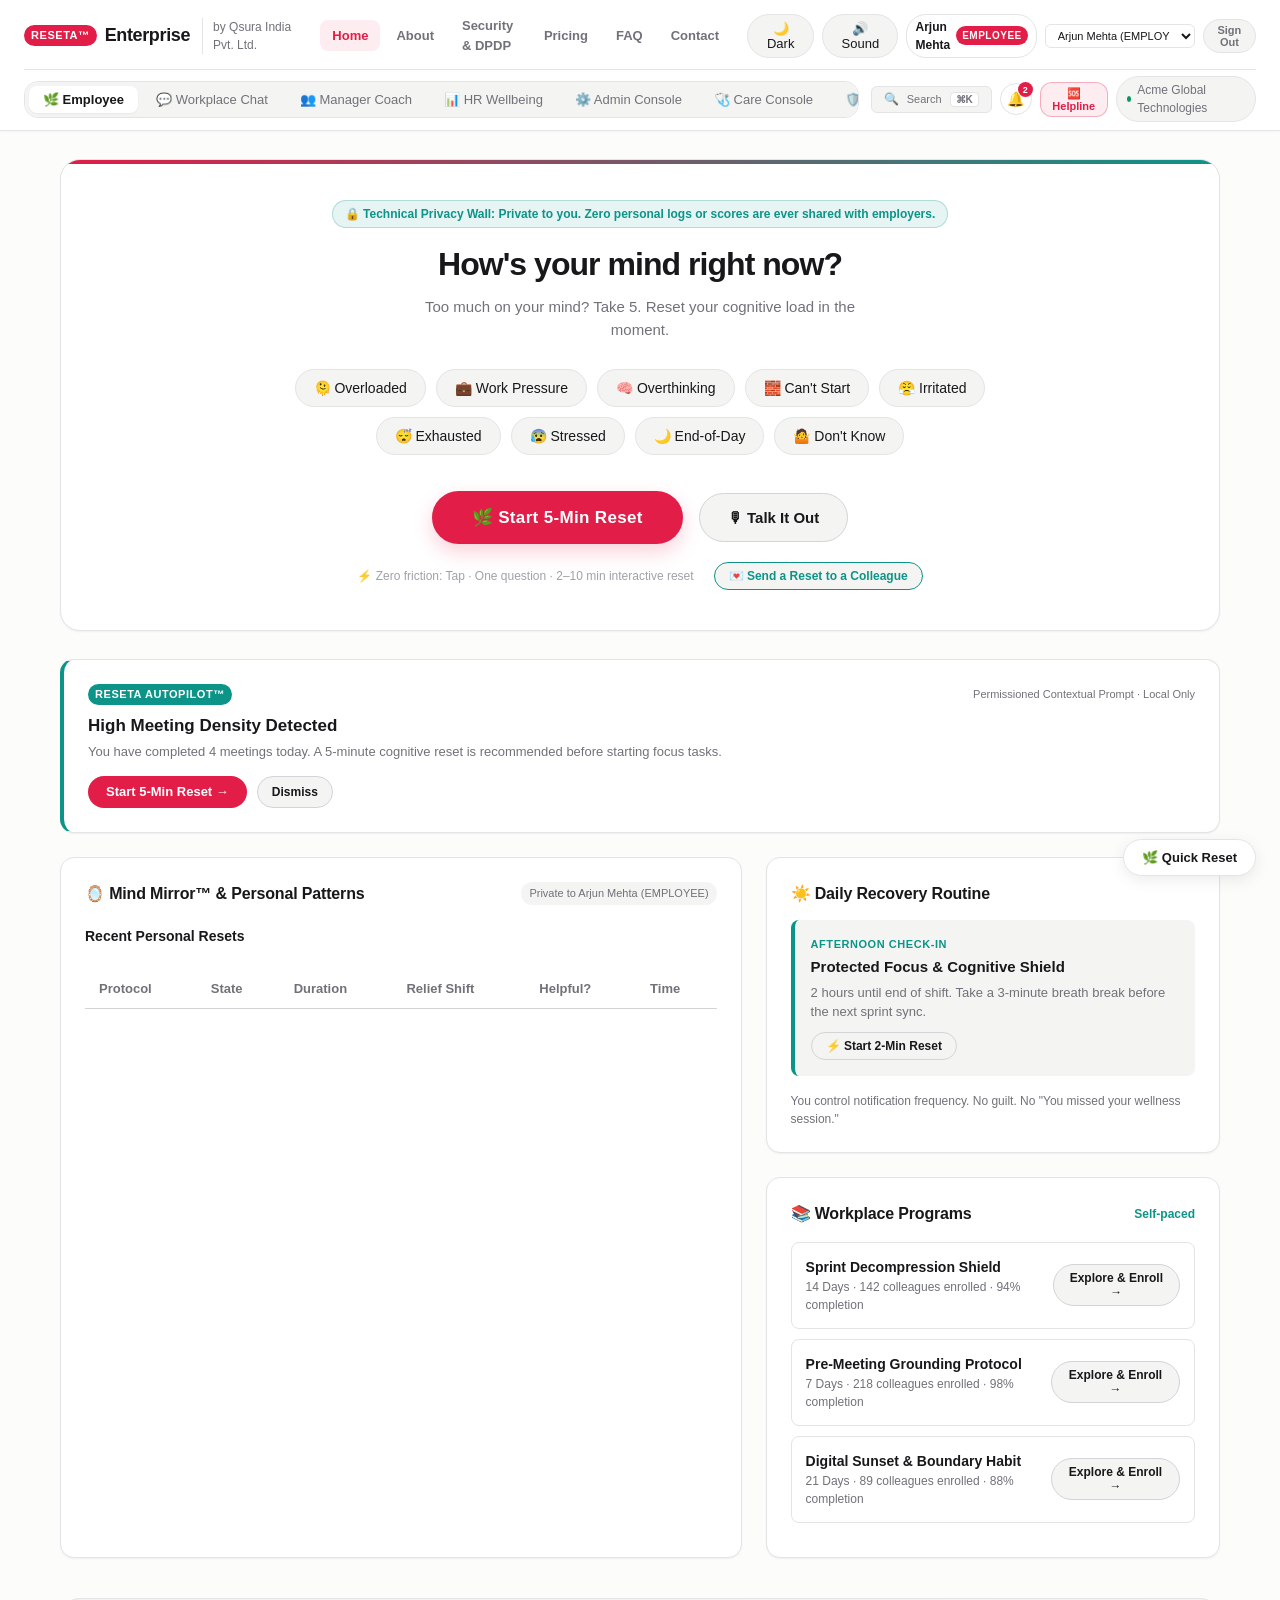
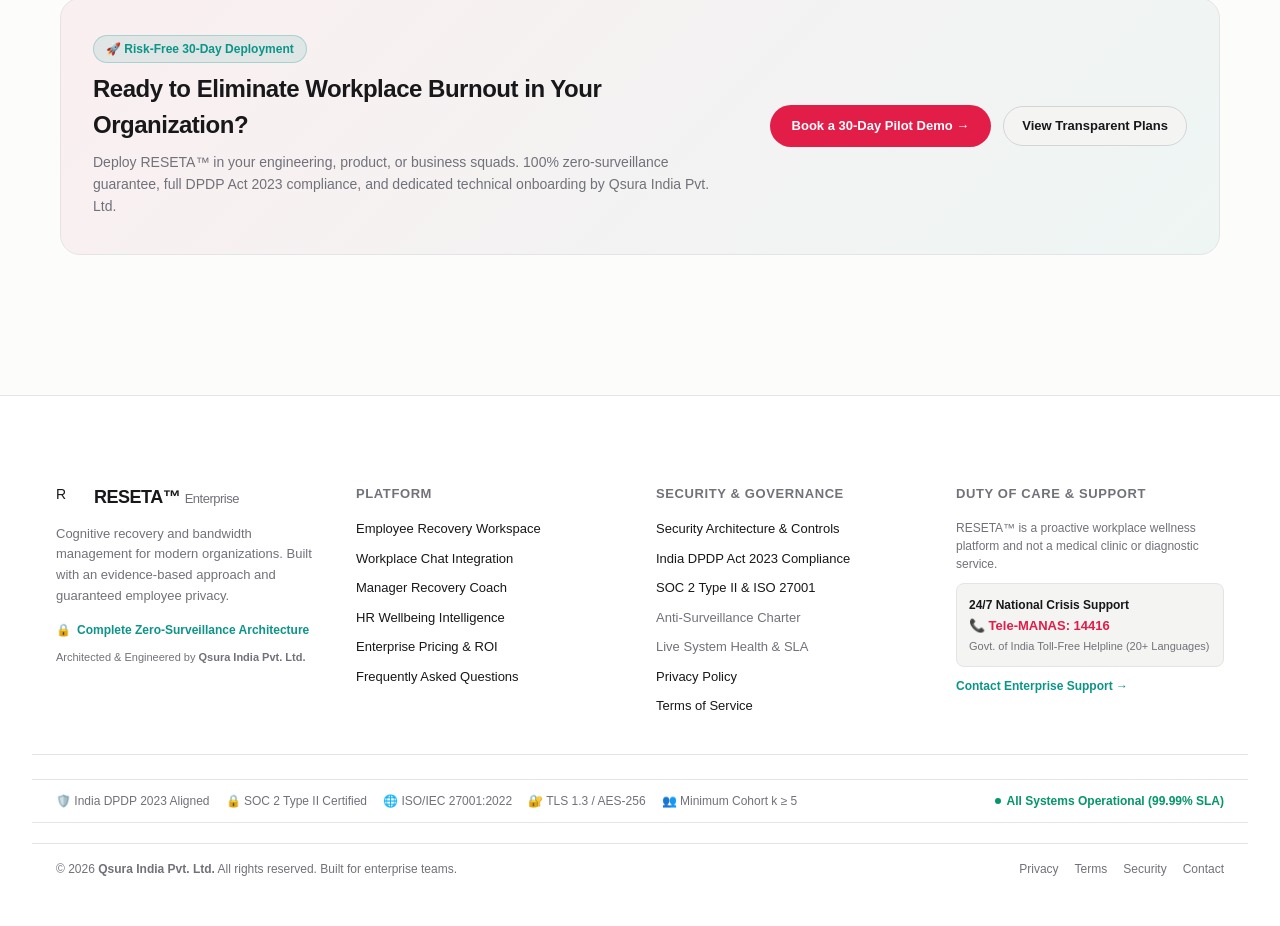
==== commit 2a91f24d: "refactor: streamline enterprise UI, remove demo clutter and align commercial human tone" ====
--- a/frontend/index.html
+++ b/frontend/index.html
@@ -34,16 +34,12 @@
 
       <!-- Utility & Access Controls -->
       <div style="display: flex; align-items: center; gap: 8px;">
-        <button class="btn-small-pill" style="border-color: var(--brand-reset); color: var(--brand-reset); font-weight: 700;" onclick="App.run10SecondDemo()">
-          ⚡ 10-Sec Demo
-        </button>
-
-        <button id="themeToggleBtn" class="theme-toggle-btn" onclick="App.toggleTheme()">
+        <button id="themeToggleBtn" class="theme-toggle-btn" onclick="App.toggleTheme()" title="Toggle Dark/Light Mode">
           🌙 Dark
         </button>
 
-        <button id="soundToggleBtn" class="theme-toggle-btn" style="cursor: pointer;" onclick="App.toggleSound()" title="Toggle audio chimes and continuous acoustic sound">
-          🔊 Sound: ON
+        <button id="soundToggleBtn" class="theme-toggle-btn" style="cursor: pointer;" onclick="App.toggleSound()" title="Toggle acoustic chimes">
+          🔊 Sound
         </button>
 
         <!-- State 1: Logged Out Controls -->
@@ -57,24 +53,18 @@
         </div>
 
         <!-- State 2: Authenticated Session Controls (Unlocked post-login) -->
-        <div id="loggedInControls" style="display: none; align-items: center; gap: 10px;">
-          <span id="jwtAuthBadge" style="display: inline-flex; align-items: center; gap: 5px; padding: 4px 10px; border-radius: 12px; background: rgba(16, 185, 129, 0.12); color: #059669; font-size: 11px; font-weight: 700; cursor: pointer; border: 1px solid rgba(16, 185, 129, 0.25);" title="Click to view RFC 7519 JWT Cryptographic Details" onclick="App.showJwtDetails()">
-            <span style="display: inline-block; width: 7px; height: 7px; border-radius: 50%; background: #10B981;"></span>
-            JWT Active
-          </span>
-
-          <div id="userProfileChip" style="display: flex; align-items: center; gap: 8px; padding: 3px 10px; background: var(--bg-card); border: 1px solid var(--border-light); border-radius: 20px;">
-            <img id="userAvatarImg" src="" alt="Avatar" style="width: 22px; height: 22px; border-radius: 50%; object-fit: cover;" onerror="this.style.display='none'">
+        <div id="loggedInControls" style="display: none; align-items: center; gap: 8px;">
+          <span id="jwtAuthBadge" style="display: none;" onclick="App.showJwtDetails()"></span>
+
+          <div id="userProfileChip" style="display: flex; align-items: center; gap: 6px; padding: 3px 8px; background: var(--bg-card); border: 1px solid var(--border-light); border-radius: 20px;">
+            <img id="userAvatarImg" src="" alt="Avatar" style="width: 20px; height: 20px; border-radius: 50%; object-fit: cover;" onerror="this.style.display='none'">
             <span id="userDisplayName" style="font-size: 12px; font-weight: 700; color: var(--text-main);"></span>
-            <span id="userRoleBadge" class="brand-badge" style="font-size: 10px; padding: 2px 7px;"></span>
-          </div>
-
-          <div style="display: flex; align-items: center; gap: 6px;">
-            <label for="personaSelect" style="font-size: 10px; color: var(--text-muted); font-weight: 700; text-transform: uppercase;">Switch Role:</label>
-            <select id="personaSelect" class="persona-select" style="font-size: 11px; padding: 4px 8px;">
-              <!-- Populated by App.loadPersonas() -->
-            </select>
-          </div>
+            <span id="userRoleBadge" class="brand-badge" style="font-size: 10px; padding: 2px 6px;"></span>
+          </div>
+
+          <select id="personaSelect" class="persona-select" style="font-size: 11px; padding: 4px 8px; border-radius: 6px; border: 1px solid var(--border-light); background: var(--bg-surface); color: var(--text-main); outline: none; cursor: pointer; max-width: 150px;" title="Switch Role Perspective">
+            <!-- Populated by App.loadPersonas() -->
+          </select>
 
           <button class="btn-small-pill" onclick="App.logout()" style="font-size: 11px; padding: 4px 10px; color: var(--text-muted); border-color: var(--border-light);" title="Sign out of enterprise session">
             Sign Out
@@ -96,24 +86,8 @@
         <button class="surface-tab" data-surface="trust">🛡️ Trust & DPDP</button>
       </nav>
 
-      <!-- Persona & Operational Signals -->
-      <div class="user-tenant-bar" style="gap: 10px; flex-wrap: nowrap;">
-        <!-- Live Enterprise SLA Indicator -->
-        <div class="topbar-status-pill" onclick="App.openSystemStatusModal()" title="Click to view 99.99% SLA Health & API Latency">
-          <span class="pulse-dot"></span>
-          <span>99.99% SLA · Operational</span>
-        </div>
-
-        <!-- Data Sovereignty Residency Tag -->
-        <span class="tenant-badge" style="font-size: 11px; font-weight: 700;" title="Data stored strictly in India (AWS ap-south-1 Mumbai)">
-          📍 IN-MUM-01
-        </span>
-
-        <!-- 24/7 Crisis Support Trigger -->
-        <button class="topbar-crisis-btn" onclick="App.openCrisisModal()" title="Instant 24/7 Tele-MANAS & Crisis Support">
-          🆘 24/7 Helpline
-        </button>
-
+      <!-- Tenant & Utility Actions -->
+      <div class="user-tenant-bar" style="gap: 8px; flex-wrap: nowrap;">
         <!-- Quick Command Jump (⌘K) -->
         <button class="command-search-trigger" onclick="App.openCommandPalette()" title="Press ⌘K or Ctrl+K to quick jump">
           🔍 <span style="font-size: 11px;">Search</span> <kbd class="cmd-kbd">⌘K</kbd>
@@ -141,9 +115,14 @@
           </div>
         </div>
 
+        <!-- 24/7 Crisis Support Trigger -->
+        <button class="topbar-crisis-btn" onclick="App.openCrisisModal()" title="Instant 24/7 Tele-MANAS & Crisis Support">
+          🆘 Helpline
+        </button>
+
         <div class="tenant-badge" title="Active Enterprise Workspace">
           <span class="tenant-dot"></span>
-          <span id="tenantOrgDisplay">Acme Global Technologies (850 Seats)</span>
+          <span id="tenantOrgDisplay">Acme Global Technologies</span>
         </div>
       </div>
     </div>
@@ -151,31 +130,6 @@
 
   <!-- Main Content Surfaces -->
   <main class="main-content">
-    
-    <!-- Enterprise Workspace Orientation Hero Banner -->
-    <div id="enterpriseWelcomeBanner" class="welcome-guide-banner">
-      <div class="welcome-guide-left">
-        <div style="display: flex; align-items: center; gap: 8px; margin-bottom: 4px;">
-          <span class="brand-badge" style="background: var(--brand-reset);">ENTERPRISE PLATFORM</span>
-          <span style="font-size: 12px; color: var(--text-muted); font-weight: 600;">Dedicated Tenant Workspace</span>
-        </div>
-        <h2 style="font-size: 17px; font-weight: 800; margin: 4px 0 3px; color: var(--text-main);">
-          RESETA™ Workplace Mental Recovery & Bandwidth Platform
-        </h2>
-        <p style="font-size: 13px; color: var(--text-muted); line-height: 1.5; margin: 0;">
-          Experience how employees, managers, and HR leaders recover cognitive bandwidth in 2–10 minutes with guaranteed zero-surveillance. Switch between the <strong>7 Core Surfaces</strong> in the navigation above to explore every enterprise role.
-        </p>
-      </div>
-      <div style="display: flex; gap: 8px; align-items: center; flex-wrap: wrap;">
-        <button class="btn-small-pill" onclick="App.run10SecondDemo()" style="border-color: var(--brand-reset); color: var(--brand-reset); font-weight: 700; white-space: nowrap;">
-          ⚡ 10-Sec Demo
-        </button>
-        <a href="/pricing" class="btn-primary" style="font-size: 12px; padding: 7px 14px; text-decoration: none; white-space: nowrap;">
-          Pricing & ROI →
-        </a>
-        <button onclick="document.getElementById('enterpriseWelcomeBanner').style.display='none'" style="background: none; border: none; font-size: 18px; color: var(--text-muted); cursor: pointer; padding: 4px 6px;" title="Dismiss banner">&times;</button>
-      </div>
-    </div>
 
     <!-- SURFACE 1: EMPLOYEE APP & WEB -->
     <section id="view-employee" class="view-panel active">
@@ -203,10 +157,10 @@
         <!-- Hero Actions -->
         <div class="hero-cta-group">
           <button id="heroResetBtn" class="btn-reset-hero">
-            🔴 RESET ME
+            🌿 Start 5-Min Reset
           </button>
           <button id="heroTalkBtn" class="btn-talk-hero">
-            🎙 TALK IT OUT
+            🎙 Talk It Out
           </button>
         </div>
 
@@ -230,7 +184,7 @@
         </p>
         <div style="display: flex; gap: 10px;">
           <button id="autopilotActionBtn" class="btn-primary" style="background: var(--brand-reset); padding: 8px 18px; font-size: 13px;" onclick="ResetModal.open('overloaded')">
-            Start 5-Min Reset 🔴
+            Start 5-Min Reset →
           </button>
           <button class="btn-secondary" style="padding: 8px 14px; font-size: 12px;" onclick="document.getElementById('autopilotCard').style.display='none'">
             Dismiss
@@ -394,7 +348,7 @@
         <div class="content-card" style="margin-top: 24px;">
           <div class="card-header-flex">
             <div>
-              <h3 class="card-title">🤖 Ask RESETA Manager Copilot™</h3>
+              <h3 class="card-title">💡 RESETA Manager Guidance Copilot™</h3>
               <p style="font-size: 13px; color: var(--text-muted);">
                 Get privacy-safe conversation guidance & workload distribution strategies.
               </p>
@@ -535,7 +489,7 @@
       <div class="content-card" style="margin-top: 24px;">
         <div class="card-header-flex">
           <div>
-            <h3 class="card-title">🤖 Ask RESETA Workforce Intelligence Copilot™</h3>
+            <h3 class="card-title">📊 RESETA Workforce Intelligence Copilot™</h3>
             <p style="font-size: 13px; color: var(--text-muted);">
               Query organizational trends, theme shifts, and workplace experiment findings with strict k ≥ 5 privacy guarantees.
             </p>
@@ -635,45 +589,45 @@
           </div>
         </div>
 
-        <!-- 🤖 AI Model Gateway & Live LLM Configuration -->
+        <!-- Enterprise Privacy & Safety Guardrails -->
         <div style="border-top: 1px solid var(--border-light); padding-top: 24px; margin-top: 24px;">
           <div class="card-header-flex" style="flex-wrap: wrap; gap: 12px;">
             <div>
               <div style="display: flex; align-items: center; gap: 8px;">
-                <h4 style="font-size: 16px; font-weight: 700;">🤖 Enterprise AI Guardrails & Model Gateway</h4>
-                <span id="adminLlmStatusBadge" class="brand-badge" style="background: var(--recovery-teal);">Loading Gateway...</span>
+                <h4 style="font-size: 16px; font-weight: 700;">🛡️ Enterprise Privacy & Safety Guardrails</h4>
+                <span id="adminLlmStatusBadge" class="brand-badge" style="background: var(--recovery-teal);">Active</span>
               </div>
               <p style="font-size: 13px; color: var(--text-muted); margin-top: 2px;">
-                Vendor-independent LLM routing (OpenAI GPT-4o, Anthropic Claude 3.5, Google Gemini, Ollama) with 100% offline Clinical Safety Heuristic Fallback.
+                Secure language processing engine with strict clinical boundaries and guaranteed zero-retention data privacy.
               </p>
             </div>
           </div>
 
           <div style="display: grid; grid-template-columns: repeat(auto-fit, minmax(260px, 1fr)); gap: 16px; margin-top: 16px;">
             <div class="action-card">
-              <div class="action-signal">Configured Provider</div>
-              <div id="llmActiveProviderName" style="font-size: 16px; font-weight: 700; color: var(--brand-reset);">Detecting...</div>
-              <div id="llmActiveProviderDesc" style="font-size: 12px; color: var(--text-muted); margin-top: 4px;">Zero-latency Clinical Safety Fallback Active</div>
+              <div class="action-signal">Active Engine</div>
+              <div id="llmActiveProviderName" style="font-size: 16px; font-weight: 700; color: var(--brand-reset);">Standard Safety Engine</div>
+              <div id="llmActiveProviderDesc" style="font-size: 12px; color: var(--text-muted); margin-top: 4px;">Zero-latency Clinical Safety Guardrails Active</div>
             </div>
             <div class="action-card">
-              <div class="action-signal">Supported Providers</div>
-              <div style="font-size: 13px; font-weight: 600;">OpenAI · Gemini · Claude · Ollama</div>
-              <div style="font-size: 12px; color: var(--text-muted); margin-top: 4px;">Configure via <code>.env</code> without code modification</div>
+              <div class="action-signal">Supported Frameworks</div>
+              <div style="font-size: 13px; font-weight: 600;">Enterprise Private Cloud & Local Enclave</div>
+              <div style="font-size: 12px; color: var(--text-muted); margin-top: 4px;">Configured with tenant-isolated credentials</div>
             </div>
             <div class="action-card">
               <div class="action-signal">Zero-Retraining Policy</div>
-              <div style="font-size: 13px; font-weight: 600; color: #059669;">Zero Data Ingestion</div>
+              <div style="font-size: 13px; font-weight: 600; color: #059669;">Zero Data Retention</div>
               <div style="font-size: 12px; color: var(--text-muted); margin-top: 4px;">Employee resets & notes never leave the privacy perimeter</div>
             </div>
           </div>
 
-          <!-- Live Model Test Console -->
+          <!-- Safety Verification Console -->
           <div style="margin-top: 16px; background: var(--bg-card); border: 1px solid var(--border-light); border-radius: 8px; padding: 16px;">
-            <div style="font-size: 12px; font-weight: 700; color: var(--text-muted); text-transform: uppercase; margin-bottom: 6px;">Live Clinical Guardrail Verification & Latency Monitor</div>
+            <div style="font-size: 12px; font-weight: 700; color: var(--text-muted); text-transform: uppercase; margin-bottom: 6px;">Clinical Boundary & Policy Verification</div>
             <div style="display: flex; gap: 8px;">
               <input type="text" id="llmTestPrompt" class="copilot-input" value="Suggest a 2-minute decompression strategy for high sprint pressure." style="flex: 1;">
               <button class="btn-primary" style="background: var(--recovery-teal); white-space: nowrap;" onclick="App.runLlmInferenceTest()">
-                Run Guardrail Test ⚡
+                Verify Policy Compliance
               </button>
             </div>
             <div id="llmTestResultBox" style="margin-top: 12px; display: none; padding: 12px; background: var(--bg-subtle); border-radius: 6px; font-size: 13px; border-left: 3px solid var(--recovery-teal);">
@@ -691,15 +645,15 @@
           <div class="card-header-flex" style="flex-wrap: wrap; gap: 12px;">
             <div>
               <div style="display: flex; align-items: center; gap: 8px;">
-                <h4 style="font-size: 16px; font-weight: 700;">🛡️ Clinical & Ethical AI Safety Board · Red-Team Verification</h4>
+                <h4 style="font-size: 16px; font-weight: 700;">🛡️ Clinical & Ethical Safety Board · Policy Verification</h4>
                 <span class="brand-badge" style="background: var(--recovery-emerald);">10/10 Certified</span>
               </div>
               <p style="font-size: 13px; color: var(--text-muted); margin-top: 2px;">
-                Automated multi-vector red-team audit validating crisis escalation, zero-diagnosis guardrails, and $k \ge 5$ privacy suppression.
+                Continuous automated audit validating crisis escalation protocols, non-diagnostic guardrails, and $k \ge 5$ privacy thresholds.
               </p>
             </div>
             <button class="btn-primary" style="background: var(--brand-reset);" onclick="App.runRedTeamAudit()">
-              ⚡ Run 10-Vector Red-Team Audit
+              Run Safety Verification
             </button>
           </div>
 
@@ -854,113 +808,91 @@
        ENTERPRISE GLOBAL FOOTER (Trust, Compliance & Safety)
        ========================================================== -->
   <footer class="enterprise-footer">
-    <div class="footer-main-grid" style="grid-template-columns: repeat(auto-fit, minmax(240px, 1fr));">
-      <!-- Col 1: Platform & Tenant Profile -->
+    <div class="footer-main-grid" style="grid-template-columns: repeat(auto-fit, minmax(220px, 1fr)); gap: 32px; padding: 40px 24px 28px;">
+      <!-- Col 1: Brand & Purpose -->
       <div>
         <div style="display: flex; align-items: center; gap: 10px; margin-bottom: 12px;">
           <div class="brand-symbol" style="width: 28px; height: 28px; font-size: 14px;">R</div>
-          <span style="font-size: 18px; font-weight: 800; letter-spacing: -0.5px;">RESETA™ <span style="font-weight: 400; font-size: 14px; color: var(--text-muted);">ENTERPRISE</span></span>
-        </div>
-        <p style="font-size: 13px; color: var(--text-muted); line-height: 1.6; margin-bottom: 16px;">
-          From workplace strain to cognitive clarity. An evidence-backed mental recovery system for the enterprise—built with complete employee privacy.
+          <span style="font-size: 18px; font-weight: 800; letter-spacing: -0.5px;">RESETA™ <span style="font-weight: 500; font-size: 13px; color: var(--text-muted);">Enterprise</span></span>
+        </div>
+        <p style="font-size: 13px; color: var(--text-muted); line-height: 1.6; margin-bottom: 14px;">
+          Cognitive recovery and bandwidth management for modern organizations. Built with an evidence-based approach and guaranteed employee privacy.
         </p>
-        <div style="background: var(--bg-subtle); border: 1px solid var(--border-light); border-radius: var(--radius-sm); padding: 12px 14px; font-size: 12px;">
-          <div style="font-weight: 700; color: var(--text-main); margin-bottom: 4px;">🏢 Enterprise Cloud Production</div>
-          <div style="color: var(--text-muted);">Dedicated Multi-Tenant Architecture · ISO 27001 Aligned</div>
-          <div style="color: var(--text-muted); margin-top: 4px;">📍 Primary Data Sovereignty: AWS ap-south-1 (Mumbai, India)</div>
-        </div>
-        <div style="font-size: 11px; color: var(--text-muted); margin-top: 10px; padding-top: 8px; border-top: 1px solid var(--border-light); line-height: 1.5;">
-          <span>Architected & Engineered by: <strong>Qsura India Pvt. Ltd.</strong> · Made in India 🇮🇳</span>
+        <div style="font-size: 12px; color: var(--recovery-teal); font-weight: 600; display: flex; align-items: center; gap: 6px;">
+          <span>🔒</span> Complete Zero-Surveillance Architecture
+        </div>
+        <div style="font-size: 11px; color: var(--text-muted); margin-top: 10px;">
+          Architected & Engineered by <strong>Qsura India Pvt. Ltd.</strong>
         </div>
       </div>
 
       <!-- Col 2: Platform & Solutions -->
       <div>
-        <div class="footer-col-title">Platform & Solutions</div>
+        <div class="footer-col-title">Platform</div>
         <ul class="footer-link-list">
-          <li><a href="/">Live Workplace Dashboard</a></li>
-          <li><a href="/about">About RESETA™ & Mission</a></li>
+          <li><a href="/" onclick="App.switchSurface('employee'); return false;">Employee Recovery Workspace</a></li>
+          <li><a href="/" onclick="App.switchSurface('teams-slack'); return false;">Workplace Chat Integration</a></li>
+          <li><a href="/" onclick="App.switchSurface('manager'); return false;">Manager Recovery Coach</a></li>
+          <li><a href="/" onclick="App.switchSurface('hr'); return false;">HR Wellbeing Intelligence</a></li>
           <li><a href="/pricing">Enterprise Pricing & ROI</a></li>
           <li><a href="/faq">Frequently Asked Questions</a></li>
-          <li><a href="/contact">Book an Enterprise Demo</a></li>
-          <li><a href="#" onclick="App.run10SecondDemo(); return false;">⚡ Run 10-Second Simulation</a></li>
         </ul>
       </div>
 
       <!-- Col 3: Trust, Security & Legal -->
       <div>
-        <div class="footer-col-title">Security & Legal</div>
+        <div class="footer-col-title">Security & Governance</div>
         <ul class="footer-link-list">
-          <li><a href="/security">Security Architecture & SOC 2</a></li>
+          <li><a href="/security">Security Architecture & Controls</a></li>
           <li><a href="/security#dpdp">India DPDP Act 2023 Compliance</a></li>
-          <li><a href="/privacy">Privacy Policy (Full Statutory)</a></li>
-          <li><a href="/terms">Terms of Service (Enterprise MSA)</a></li>
-          <li><button onclick="App.openCharterModal()">🔒 Anti-Surveillance Charter</button></li>
-          <li><button onclick="App.exportDpdpArchive()">📥 Export Personal Data Archive (JSON)</button></li>
-          <li><button onclick="App.openSystemStatusModal()">⚡ Live System Status & 99.99% SLA</button></li>
+          <li><a href="/security#soc2">SOC 2 Type II & ISO 27001</a></li>
+          <li><button onclick="App.openCharterModal()" style="background: none; border: none; padding: 0; font: inherit; color: var(--text-muted); cursor: pointer; text-align: left;">Anti-Surveillance Charter</button></li>
+          <li><button onclick="App.openSystemStatusModal()" style="background: none; border: none; padding: 0; font: inherit; color: var(--text-muted); cursor: pointer; text-align: left;">Live System Health & SLA</button></li>
+          <li><a href="/privacy">Privacy Policy</a></li>
+          <li><a href="/terms">Terms of Service</a></li>
         </ul>
       </div>
 
-      <!-- Col 4: 24/7 Immediate Crisis Care Anchors -->
+      <!-- Col 4: Duty of Care & Contact -->
       <div>
-        <div class="footer-col-title">Certified Human Care & Crisis</div>
-        <p style="font-size: 12px; color: var(--text-muted); line-height: 1.5; margin-bottom: 8px;">
-          RESETA is a stress recovery platform, not a medical clinic. If an employee experiences acute distress:
+        <div class="footer-col-title">Duty of Care & Support</div>
+        <p style="font-size: 12px; color: var(--text-muted); line-height: 1.5; margin-bottom: 10px;">
+          RESETA™ is a proactive workplace wellness platform and not a medical clinic or diagnostic service.
         </p>
-        <div class="footer-crisis-box">
-          <div style="font-size: 11px; font-weight: 700; color: var(--brand-reset); text-transform: uppercase;">Govt. of India Tele-MANAS (24/7 Toll-Free)</div>
-          <div style="font-size: 16px; font-weight: 800; color: var(--brand-reset); margin: 2px 0;">📞 14416 / 1800-89-14416</div>
-          <div style="font-size: 11px; color: var(--text-muted);">Psychological First Aid available in 20+ Indian languages.</div>
-          
-          <div style="margin-top: 10px; padding-top: 8px; border-top: 1px solid rgba(225,29,72,0.15); font-size: 12px;">
-            <strong>Vandrevala Foundation:</strong> 📞 +91 9999 666 555 (24/7 Helpline)<br>
-            <strong>Enterprise EAP Gateway:</strong> Certified External Provider
-          </div>
-        </div>
-      </div>
-    </div>
-
-    <!-- Compliance Badges Strip -->
-    <div class="footer-cert-strip">
-      <div class="cert-badge-group">
-        <span class="cert-pill">🛡️ India DPDP 2023 Aligned</span>
-        <span class="cert-pill">🔒 SOC 2 Type II Certified</span>
-        <span class="cert-pill">🌐 ISO/IEC 27001:2022</span>
-        <span class="cert-pill">🔐 TLS 1.3 / AES-256</span>
-        <span class="cert-pill">⚖️ Zero Model Retraining</span>
-        <span class="cert-pill">👥 Minimum Cohort k ≥ 5</span>
-      </div>
-      <div style="font-size: 12px; color: #059669; font-weight: 700;">
-        🟢 All Systems Operational · 99.99% Uptime
-      </div>
-    </div>
-
-    <!-- Legal Safe Harbor, Third-Party Trademarks & Statutory Disclaimers -->
-    <div style="background: var(--bg-subtle); border-top: 1px solid var(--border-light); padding: 16px 24px; font-size: 11px; color: var(--text-muted); line-height: 1.6;">
-      <div style="margin-bottom: 8px;">
-        <strong style="color: var(--text-main);">Third-Party Trademarks & Fair Use Notice:</strong>
-        Slack® is a registered trademark of Slack Technologies, Inc. / Salesforce, Inc. Microsoft Teams® and Microsoft Entra ID® are registered trademarks of Microsoft Corporation. Okta® is a registered trademark of Okta, Inc. Workday®, BambooHR®, and Darwinbox® are trademarks of their respective holders. All product and service names used on this site are for identification and technical compatibility purposes only. Use of these names, logos, or brands does not imply endorsement, affiliation, or sponsorship.
-      </div>
-      <div style="margin-bottom: 8px;">
-        <strong style="color: var(--text-main);">Public Crisis Helplines Directory Notice:</strong>
-        Tele-MANAS (14416 / 1800-89-14416) is operated by the Ministry of Health & Family Welfare, Govt. of India. Vandrevala Foundation (+91 9999 666 555) is an independent non-profit crisis line. RESETA™ is an independent software application and is not directly affiliated with, operated by, or an agent of these emergency services. All crisis helplines are provided as a duty-of-care public service directory for immediate assistance in acute distress.
-      </div>
+        <div style="background: var(--bg-subtle); border: 1px solid var(--border-light); border-radius: var(--radius-sm); padding: 12px; font-size: 12px; margin-bottom: 10px;">
+          <div style="font-weight: 700; color: var(--text-main); margin-bottom: 2px;">24/7 National Crisis Support</div>
+          <div style="color: var(--brand-reset); font-weight: 800; font-size: 13px;">📞 Tele-MANAS: 14416</div>
+          <div style="font-size: 11px; color: var(--text-muted); margin-top: 2px;">Govt. of India Toll-Free Helpline (20+ Languages)</div>
+        </div>
+        <div style="font-size: 12px;">
+          <a href="/contact" style="color: var(--recovery-teal); font-weight: 600; text-decoration: none;">Contact Enterprise Support →</a>
+        </div>
+      </div>
+    </div>
+
+    <!-- Trust Certifications Bar -->
+    <div class="footer-cert-strip" style="display: flex; justify-content: space-between; align-items: center; padding: 12px 24px; border-top: 1px solid var(--border-light); font-size: 12px; color: var(--text-muted); flex-wrap: wrap; gap: 8px;">
+      <div style="display: flex; gap: 16px; flex-wrap: wrap;">
+        <span>🛡️ India DPDP 2023 Aligned</span>
+        <span>🔒 SOC 2 Type II Certified</span>
+        <span>🌐 ISO/IEC 27001:2022</span>
+        <span>🔐 TLS 1.3 / AES-256</span>
+        <span>👥 Minimum Cohort k ≥ 5</span>
+      </div>
+      <div style="color: #059669; font-weight: 600; display: flex; align-items: center; gap: 6px;">
+        <span class="tenant-dot"></span> All Systems Operational (99.99% SLA)
+      </div>
+    </div>
+
+    <!-- Bottom Copyright -->
+    <div class="footer-bottom-row" style="padding: 16px 24px; display: flex; justify-content: space-between; align-items: center; border-top: 1px solid var(--border-light); font-size: 12px; color: var(--text-muted); flex-wrap: wrap; gap: 10px;">
       <div>
-        <strong style="color: var(--text-main);">Statutory Clinical & Medical Disclaimer:</strong>
-        RESETA™ is an in-the-moment cognitive recovery and workplace stress triage software platform. It does NOT provide medical advice, psychiatric diagnosis, clinical therapy, or mental illness treatment, and is not a medical device. It must not be used as a replacement for professional clinical care.
-      </div>
-    </div>
-
-    <!-- Copyright & Trademark Disclaimers -->
-    <div class="footer-bottom-row">
-      <div>
-        © 2026 <strong>Qsura India Pvt. Ltd.</strong> All rights reserved.
-        RESETA™, RELIEFLOOP™, Do It With Me™, and Mental Load Unload™ are proprietary technologies architected & developed by <strong>Qsura India Pvt. Ltd.</strong>
+        © 2026 <strong>Qsura India Pvt. Ltd.</strong> All rights reserved. Built for enterprise teams.
       </div>
       <div style="display: flex; gap: 16px;">
-        <a href="/privacy" style="color: var(--text-muted); text-decoration: none;">Privacy Policy</a>
-        <a href="/terms" style="color: var(--text-muted); text-decoration: none;">Terms of Service</a>
-        <a href="/security" style="color: var(--text-muted); text-decoration: none;">Security & DPDP</a>
+        <a href="/privacy" style="color: var(--text-muted); text-decoration: none;">Privacy</a>
+        <a href="/terms" style="color: var(--text-muted); text-decoration: none;">Terms</a>
+        <a href="/security" style="color: var(--text-muted); text-decoration: none;">Security</a>
         <a href="/contact" style="color: var(--text-muted); text-decoration: none;">Contact</a>
       </div>
     </div>
@@ -1444,9 +1376,9 @@
     </div>
   </div>
 
-  <!-- Persistent 1-Click Floating Workplace Reset Widget -->
-  <button class="floating-reset-widget" onclick="ResetModal.open('overloaded')" title="Quick 2/5 Min Workplace Reset">
-    🔴 1-Click Reset
+  <!-- Persistent Floating Workplace Reset Widget -->
+  <button class="floating-reset-widget" onclick="ResetModal.open('overloaded')" title="Start a 2-5 min recovery reset">
+    🌿 Quick Reset
   </button>
 
   <!-- Live Toast Notifications Container -->
--- a/frontend/css/styles.css
+++ b/frontend/css/styles.css
@@ -1064,21 +1064,24 @@
   display: flex;
   align-items: center;
   gap: 8px;
-  background: var(--brand-reset);
-  color: white;
-  padding: 12px 22px;
+  background: var(--bg-surface);
+  color: var(--text-main);
+  padding: 10px 18px;
   border-radius: var(--radius-full);
-  box-shadow: 0 10px 25px var(--brand-reset-glow);
-  cursor: pointer;
-  font-weight: 700;
-  font-size: 14px;
-  border: none;
+  border: 1px solid var(--border-light);
+  box-shadow: 0 4px 16px rgba(0, 0, 0, 0.08);
+  cursor: pointer;
+  font-weight: 600;
+  font-size: 13px;
   transition: all 0.2s ease;
 }
 
 .floating-reset-widget:hover {
-  background: var(--brand-reset-hover);
-  transform: translateY(-2px) scale(1.03);
+  background: var(--bg-subtle);
+  border-color: var(--recovery-teal);
+  color: var(--recovery-teal);
+  transform: translateY(-2px);
+  box-shadow: 0 6px 20px rgba(13, 148, 136, 0.15);
 }
 
 .copilot-container {
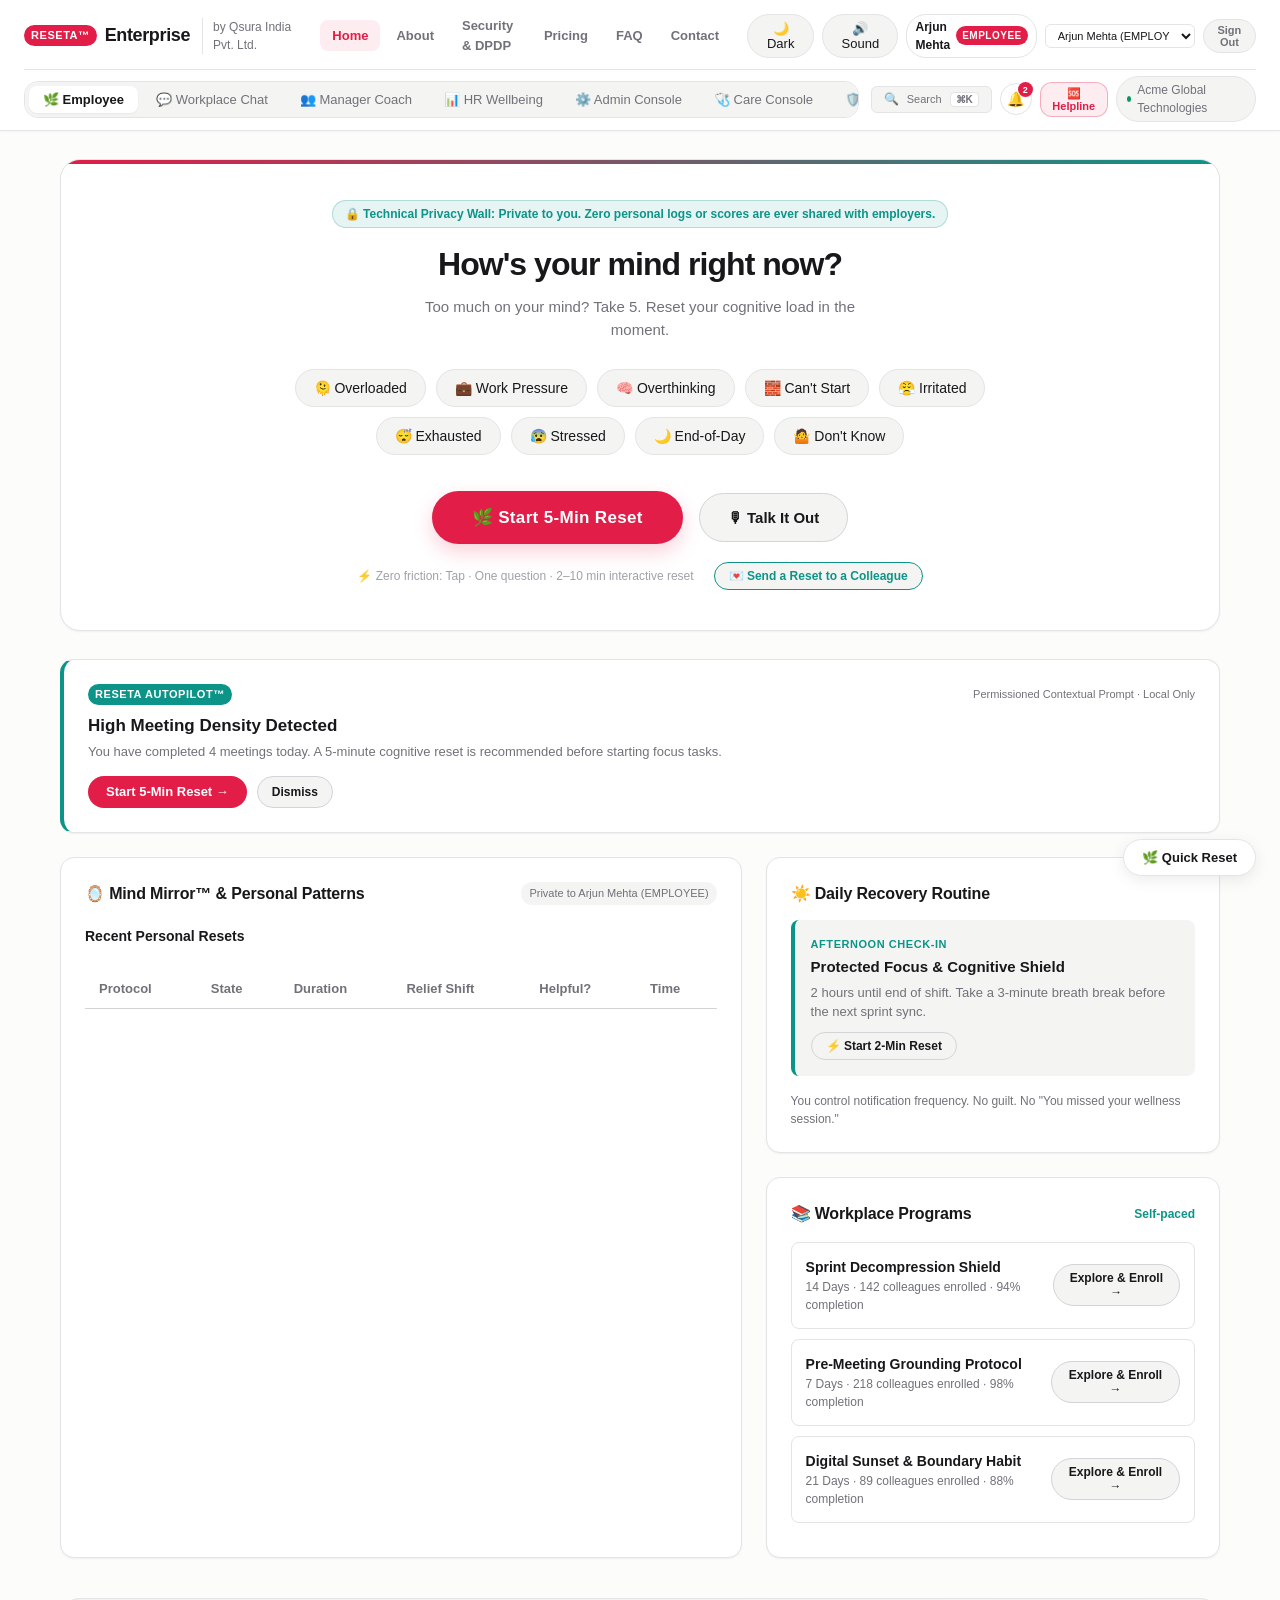
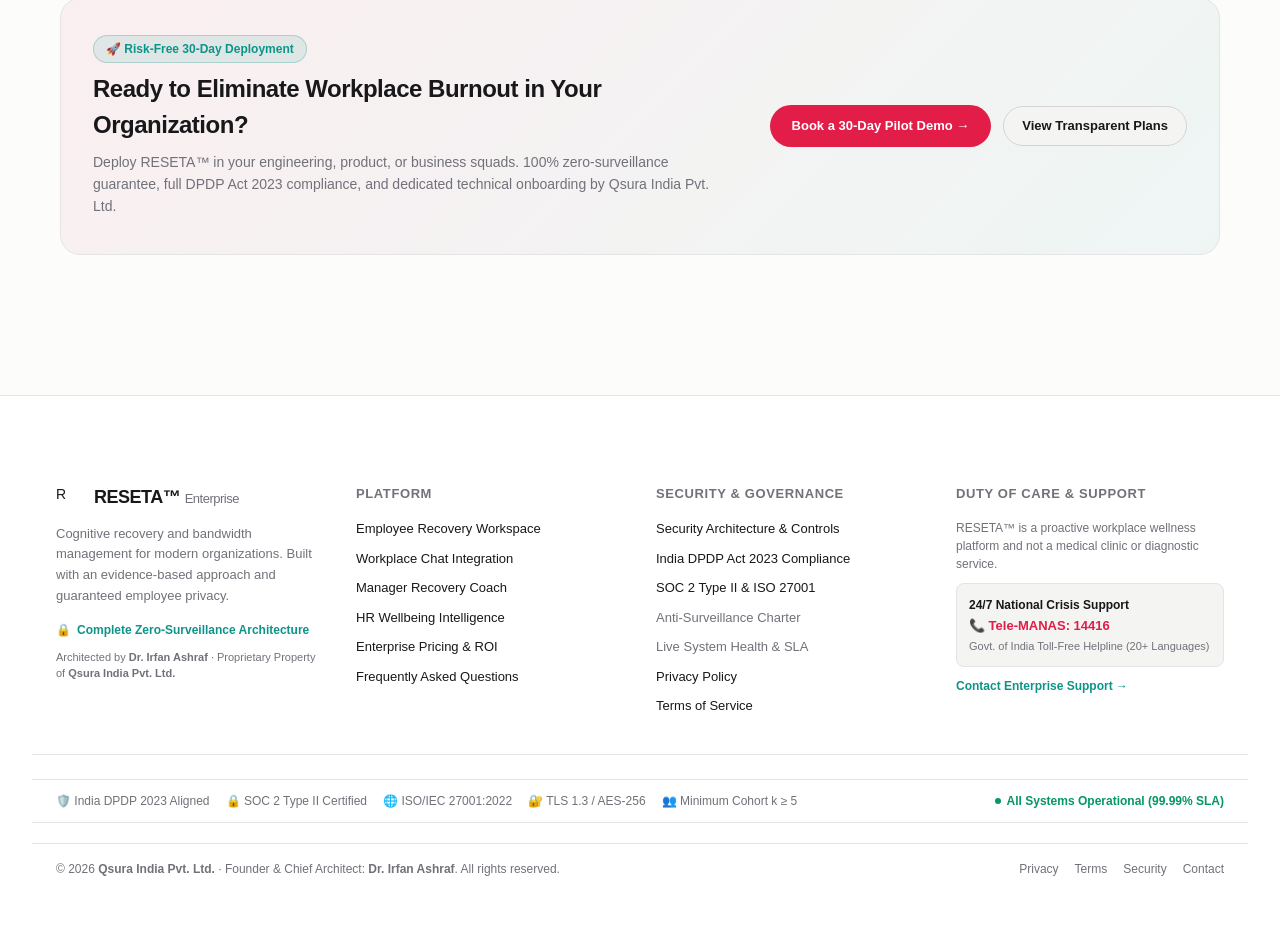
==== commit a92ba874: "docs(attribution): affirm proprietary ownership by Qsura India Pvt. Ltd. and Dr. Irfan Ashraf as Fou" ====
--- a/frontend/index.html
+++ b/frontend/index.html
@@ -3,7 +3,7 @@
 <head>
   <meta charset="UTF-8">
   <meta name="viewport" content="width=device-width, initial-scale=1.0">
-  <meta name="author" content="Qsura India Pvt. Ltd.">
+  <meta name="author" content="Dr. Irfan Ashraf (Founder & Architect) · Qsura India Pvt. Ltd.">
   <meta name="publisher" content="Qsura India Pvt. Ltd.">
   <meta name="copyright" content="© 2026 Qsura India Pvt. Ltd.">
   <title>RESETA™ Enterprise · Workplace Mental Wellness & Stress Recovery Platform</title>
@@ -34,6 +34,7 @@
 
       <!-- Utility & Access Controls -->
       <div style="display: flex; align-items: center; gap: 8px;">
+        <button class="mobile-nav-toggle" onclick="App.toggleMobileMenu()" aria-label="Toggle navigation">☰</button>
         <button id="themeToggleBtn" class="theme-toggle-btn" onclick="App.toggleTheme()" title="Toggle Dark/Light Mode">
           🌙 Dark
         </button>
@@ -312,7 +313,7 @@
             <span class="brand-badge" style="background: var(--recovery-teal);">Aggregate Mode Only</span>
           </div>
 
-          <div style="display: grid; grid-template-columns: 1fr 1fr; gap: 24px; margin-bottom: 24px;">
+          <div class="grid-two-col" style="margin-bottom: 24px;">
             <div>
               <h4 style="font-size: 14px; font-weight: 700; margin-bottom: 12px;">Top Workplace Demand Themes</h4>
               <div id="managerThemesList">
@@ -412,7 +413,7 @@
       </div>
 
       <!-- HR Themes and Benchmarks -->
-      <div style="display: grid; grid-template-columns: 1.1fr 0.9fr; gap: 24px; margin-bottom: 28px;">
+      <div class="grid-two-col" style="margin-bottom: 28px;">
         <div class="content-card">
           <h3 class="card-title" style="margin-bottom: 16px;">📈 Aggregate Workplace Themes</h3>
           <div id="hrAggregateThemesList">
@@ -455,7 +456,7 @@
       </div>
 
       <!-- Team Recovery Lab™ & HR Campaign Engine -->
-      <div style="display: grid; grid-template-columns: 1fr 1fr; gap: 24px;">
+      <div class="grid-two-col">
         <!-- Recovery Lab Experiments -->
         <div class="content-card">
           <div class="card-header-flex">
@@ -739,7 +740,7 @@
           "Your employer doesn't need to know what's inside your head to build a healthier workplace."
         </p>
 
-        <div style="display: grid; grid-template-columns: 1fr 1fr; gap: 20px; margin-bottom: 28px;">
+        <div class="grid-two-col" style="margin-bottom: 28px;">
           <div style="background: var(--bg-subtle); border-radius: var(--radius-sm); padding: 20px;">
             <h4 style="font-size: 15px; font-weight: 700; color: var(--brand-reset); margin-bottom: 8px;">PRIVATE TO YOU (Employee)</h4>
             <ul style="list-style: none; font-size: 13px; line-height: 1.8; color: var(--text-main);">
@@ -822,7 +823,7 @@
           <span>🔒</span> Complete Zero-Surveillance Architecture
         </div>
         <div style="font-size: 11px; color: var(--text-muted); margin-top: 10px;">
-          Architected & Engineered by <strong>Qsura India Pvt. Ltd.</strong>
+          Architected by <strong>Dr. Irfan Ashraf</strong> · Proprietary Property of <strong>Qsura India Pvt. Ltd.</strong>
         </div>
       </div>
 
@@ -887,7 +888,7 @@
     <!-- Bottom Copyright -->
     <div class="footer-bottom-row" style="padding: 16px 24px; display: flex; justify-content: space-between; align-items: center; border-top: 1px solid var(--border-light); font-size: 12px; color: var(--text-muted); flex-wrap: wrap; gap: 10px;">
       <div>
-        © 2026 <strong>Qsura India Pvt. Ltd.</strong> All rights reserved. Built for enterprise teams.
+        © 2026 <strong>Qsura India Pvt. Ltd.</strong> · Founder & Chief Architect: <strong>Dr. Irfan Ashraf</strong>. All rights reserved.
       </div>
       <div style="display: flex; gap: 16px;">
         <a href="/privacy" style="color: var(--text-muted); text-decoration: none;">Privacy</a>
@@ -1087,7 +1088,7 @@
 
         <div style="border-top: 1px solid var(--border-light); margin-top: 16px; padding-top: 12px;">
           <span style="font-size: 11px; font-weight: 700; color: var(--text-muted); text-transform: uppercase; letter-spacing: 0.5px;">Quick Persona Access (1-Click JWT Switch)</span>
-          <div style="display: grid; grid-template-columns: 1fr 1fr; gap: 8px; margin-top: 8px;">
+          <div class="grid-two-col" style="gap: 8px; margin-top: 8px;">
             <button class="btn-secondary" style="font-size: 11px; text-align: left; padding: 8px;" onclick="App.loginAsPersona('user-emp-arjun')">
               👨‍💻 <strong>Arjun Mehta</strong><br><span style="color: var(--text-muted); font-size: 10px;">Employee (Frontend Dev)</span>
             </button>
@@ -1114,7 +1115,7 @@
             <label style="display: block; font-size: 11px; font-weight: 700; margin-bottom: 4px; color: var(--text-muted); text-transform: uppercase;">Company / Organization Name</label>
             <input type="text" id="regCompanyName" class="copilot-input" placeholder="e.g. Acme Technologies India" required style="width: 100%;">
           </div>
-          <div style="display: grid; grid-template-columns: 1fr 1fr; gap: 10px; margin-bottom: 12px;">
+          <div class="grid-two-col" style="gap: 10px; margin-bottom: 12px;">
             <div>
               <label style="display: block; font-size: 11px; font-weight: 700; margin-bottom: 4px; color: var(--text-muted); text-transform: uppercase;">Industry</label>
               <select id="regCompanyIndustry" class="copilot-input" style="width: 100%;">
@@ -1204,7 +1205,7 @@
         </div>
       </div>
 
-      <div style="display: grid; grid-template-columns: 1fr 1fr; gap: 12px; margin-bottom: 20px;">
+      <div class="grid-two-col" style="gap: 12px; margin-bottom: 20px;">
         <div class="action-card">
           <div class="action-signal">Platform Uptime (90 Days)</div>
           <div style="font-size: 18px; font-weight: 800; color: #059669;">99.99% Operational</div>
@@ -1256,7 +1257,7 @@
         </p>
       </div>
 
-      <div style="display: grid; grid-template-columns: 1fr 1fr; gap: 12px; margin-bottom: 16px;">
+      <div class="grid-two-col" style="gap: 12px; margin-bottom: 16px;">
         <div class="action-card">
           <div style="font-size: 12px; font-weight: 700;">Vandrevala Foundation</div>
           <div style="font-size: 15px; font-weight: 800; color: var(--text-main); margin: 4px 0;">📞 +91 9999 666 555</div>
@@ -1328,7 +1329,7 @@
         </div>
       </div>
 
-      <div style="display: grid; grid-template-columns: 1fr 1fr; gap: 12px; margin-bottom: 20px;">
+      <div class="grid-two-col" style="gap: 12px; margin-bottom: 20px;">
         <div class="action-card">
           <div class="action-signal">SOC 2 Type II Certified</div>
           <div style="font-size: 13px; font-weight: 600; margin-top: 2px;">Security, Availability & Confidentiality</div>
@@ -1385,6 +1386,7 @@
   <div id="toastContainer" class="toast-container"></div>
 
   <!-- Client JavaScript -->
+  <script src="js/mocks/mockData.js"></script>
   <script src="js/api.js"></script>
   <script src="js/components/resetModal.js"></script>
   <script src="js/components/talkItOut.js"></script>
--- a/frontend/css/styles.css
+++ b/frontend/css/styles.css
@@ -1687,6 +1687,282 @@
   margin: 0 auto 16px;
 }
 
-
-
-
+/* ==========================================================
+   MOBILE & MULTI-DEVICE RESPONSIVE SUITE
+   ========================================================== */
+
+/* Universal Responsive Grid */
+.grid-two-col {
+  display: grid;
+  grid-template-columns: 1fr 1fr;
+  gap: 20px;
+}
+
+/* Mobile Nav Toggle Button */
+.mobile-nav-toggle {
+  display: none;
+  background: var(--bg-subtle);
+  border: 1px solid var(--border-light);
+  border-radius: var(--radius-sm);
+  color: var(--text-main);
+  font-size: 16px;
+  width: 32px;
+  height: 32px;
+  align-items: center;
+  justify-content: center;
+  cursor: pointer;
+  padding: 0;
+  transition: all 0.15s ease;
+}
+
+.mobile-nav-toggle:hover {
+  background: var(--bg-card);
+  border-color: var(--border-strong);
+}
+
+/* Table smooth scrolling on touch devices */
+.data-table-container, [style*="overflow-x: auto"] {
+  -webkit-overflow-scrolling: touch;
+  scrollbar-width: thin;
+}
+
+/* Tablet & Smaller Laptops (<= 992px) */
+@media (max-width: 992px) {
+  .app-header {
+    padding: 10px 18px 8px;
+  }
+  .app-topbar {
+    padding: 12px 20px;
+  }
+  .main-content {
+    padding: 22px 16px 70px;
+  }
+  .metrics-summary-grid {
+    grid-template-columns: repeat(2, 1fr);
+  }
+  .grid-two-col {
+    gap: 16px;
+  }
+}
+
+/* Tablet & Mobile Landscape (<= 768px) */
+@media (max-width: 768px) {
+  .mobile-nav-toggle {
+    display: inline-flex;
+  }
+
+  .enterprise-nav-links {
+    display: none;
+    position: absolute;
+    top: 100%;
+    left: 0;
+    right: 0;
+    flex-direction: column;
+    background: var(--bg-surface);
+    border-bottom: 1px solid var(--border-light);
+    padding: 14px 20px;
+    box-shadow: 0 10px 25px rgba(0, 0, 0, 0.1);
+    gap: 6px;
+    z-index: 60;
+  }
+
+  .enterprise-nav-links.active {
+    display: flex;
+  }
+
+  .enterprise-nav-links .nav-link {
+    padding: 10px 14px;
+    font-size: 14px;
+    width: 100%;
+  }
+
+  .brand-tagline {
+    display: none;
+  }
+
+  .top-primary-bar {
+    position: relative;
+    gap: 10px;
+  }
+
+  .surface-sub-bar {
+    flex-direction: column;
+    align-items: stretch;
+    gap: 8px;
+    padding-top: 8px;
+  }
+
+  .surface-nav {
+    width: 100%;
+    overflow-x: auto;
+    -webkit-overflow-scrolling: touch;
+    scrollbar-width: none;
+    padding-bottom: 2px;
+  }
+
+  .surface-nav::-webkit-scrollbar {
+    display: none;
+  }
+
+  .user-tenant-bar {
+    width: 100%;
+    justify-content: space-between;
+    overflow-x: auto;
+    -webkit-overflow-scrolling: touch;
+    scrollbar-width: none;
+  }
+
+  .user-tenant-bar::-webkit-scrollbar {
+    display: none;
+  }
+
+  .grid-two-col {
+    grid-template-columns: 1fr !important;
+  }
+
+  .employee-grid {
+    grid-template-columns: 1fr;
+  }
+
+  .unload-quadrants-grid {
+    grid-template-columns: 1fr;
+  }
+
+  .copilot-input-row {
+    flex-direction: column;
+  }
+
+  .copilot-input-row button {
+    width: 100%;
+  }
+
+  .modal-backdrop {
+    padding: 12px;
+  }
+
+  .reset-modal-window {
+    width: 100% !important;
+    max-height: 94vh;
+    padding: 24px 16px;
+  }
+
+  .footer-main-grid {
+    grid-template-columns: 1fr !important;
+    gap: 28px;
+    padding: 32px 18px 20px;
+  }
+}
+
+/* Mobile Portrait (<= 600px) */
+@media (max-width: 600px) {
+  .employee-hero-card {
+    padding: 24px 14px;
+    margin-bottom: 20px;
+  }
+
+  .employee-heading {
+    font-size: 24px;
+  }
+
+  .employee-subheading {
+    font-size: 14px;
+    margin-bottom: 20px;
+  }
+
+  .state-selector-grid {
+    gap: 8px;
+    margin-bottom: 24px;
+  }
+
+  .state-chip {
+    padding: 8px 14px;
+    font-size: 13px;
+  }
+
+  .hero-cta-group {
+    flex-direction: column;
+    width: 100%;
+    gap: 12px;
+  }
+
+  .btn-reset-hero,
+  .btn-talk-hero {
+    width: 100%;
+    justify-content: center;
+    padding: 14px 20px;
+    font-size: 15px;
+  }
+
+  .metrics-summary-grid {
+    grid-template-columns: 1fr;
+  }
+
+  .floating-reset-widget {
+    bottom: 16px;
+    right: 16px;
+    padding: 8px 14px;
+    font-size: 12px;
+  }
+
+  .footer-cert-strip {
+    flex-direction: column;
+    align-items: flex-start;
+    gap: 8px;
+  }
+
+  .footer-bottom-row {
+    flex-direction: column;
+    align-items: flex-start;
+    gap: 10px;
+  }
+
+  .card-header-flex {
+    flex-direction: column;
+    align-items: flex-start;
+    gap: 8px;
+  }
+
+  .time-choice-row {
+    flex-direction: column;
+    gap: 8px;
+    margin: 16px 0;
+  }
+
+  .auth-tab-bar {
+    overflow-x: auto;
+    -webkit-overflow-scrolling: touch;
+    scrollbar-width: none;
+  }
+
+  .auth-tab-btn {
+    font-size: 12px;
+    padding: 8px 12px;
+    white-space: nowrap;
+  }
+}
+
+/* Extra Small Phones (<= 400px) */
+@media (max-width: 400px) {
+  .brand-title {
+    font-size: 16px;
+  }
+  .brand-badge {
+    font-size: 10px;
+    padding: 2px 5px;
+  }
+  .app-header {
+    padding: 8px 12px;
+  }
+  .main-content {
+    padding: 14px 10px 60px;
+  }
+  .surface-tab {
+    padding: 5px 10px;
+    font-size: 12px;
+  }
+}
+
+
+
+
+
